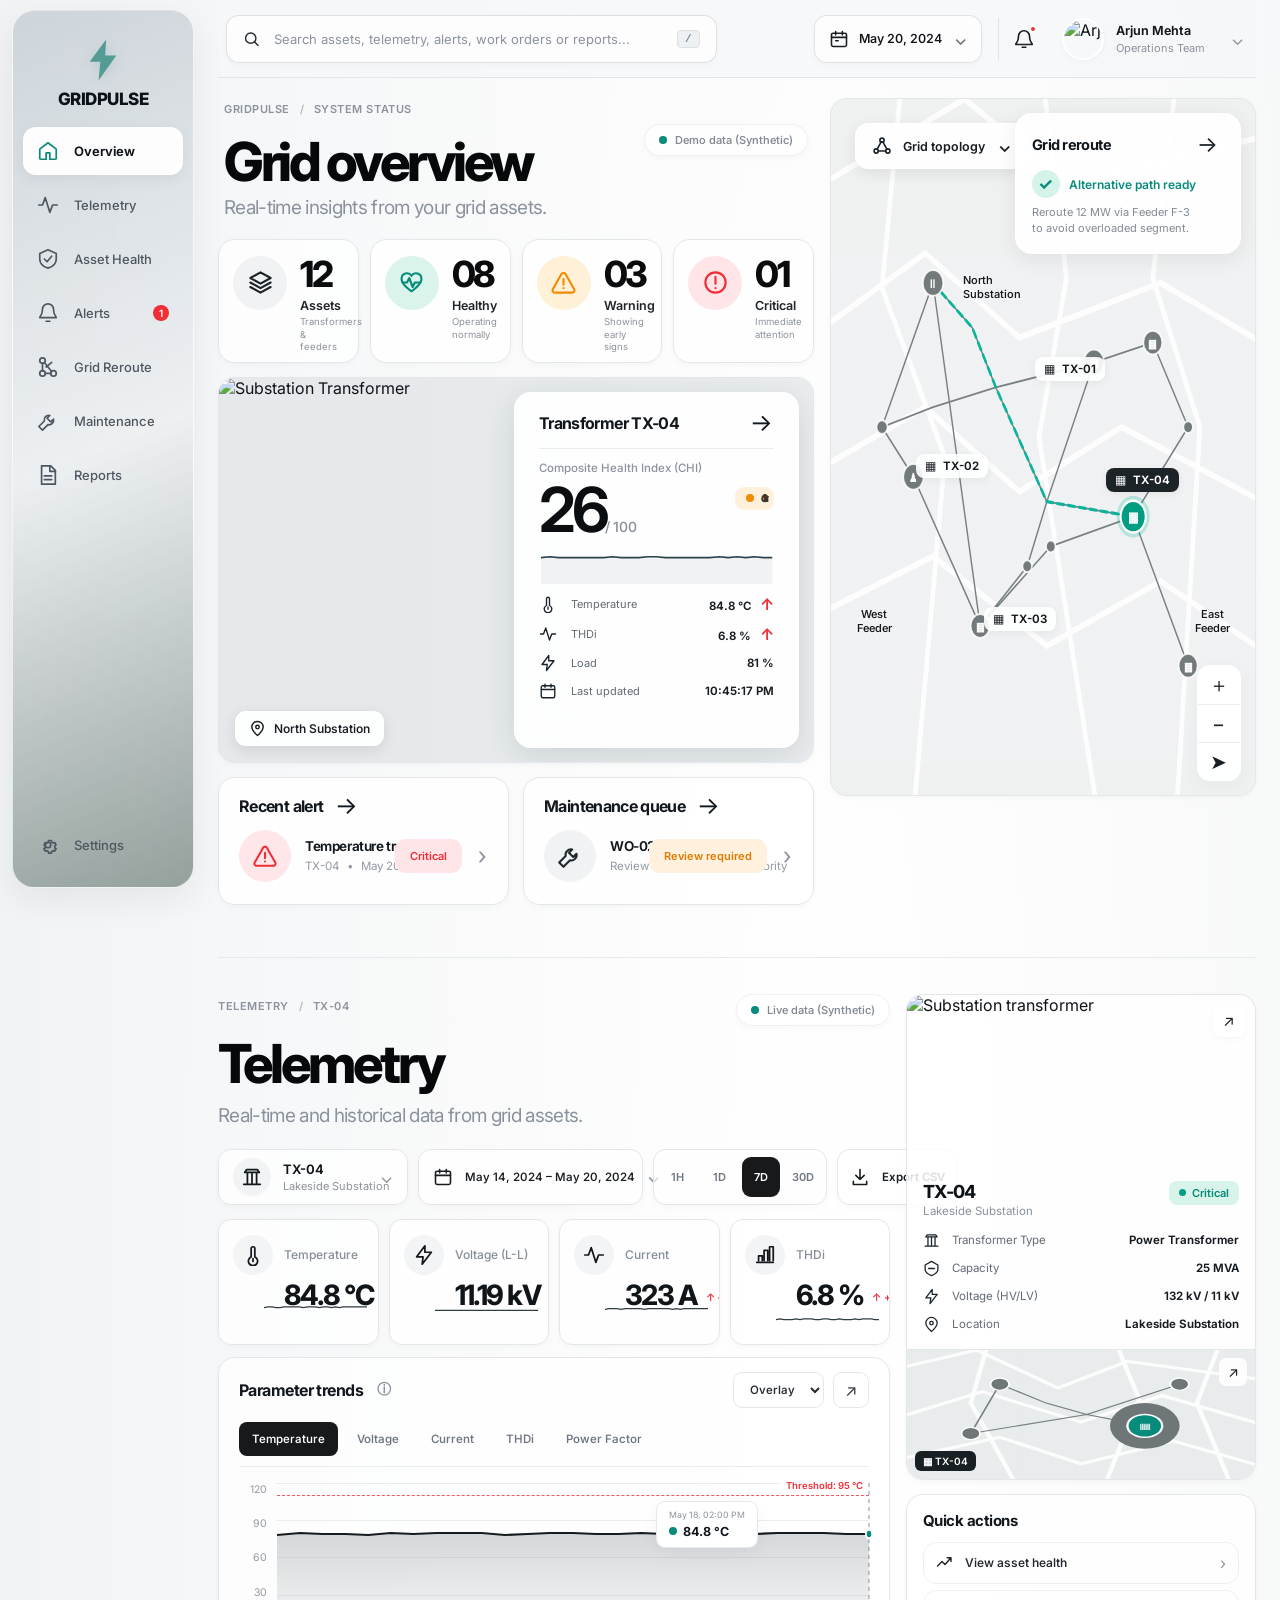
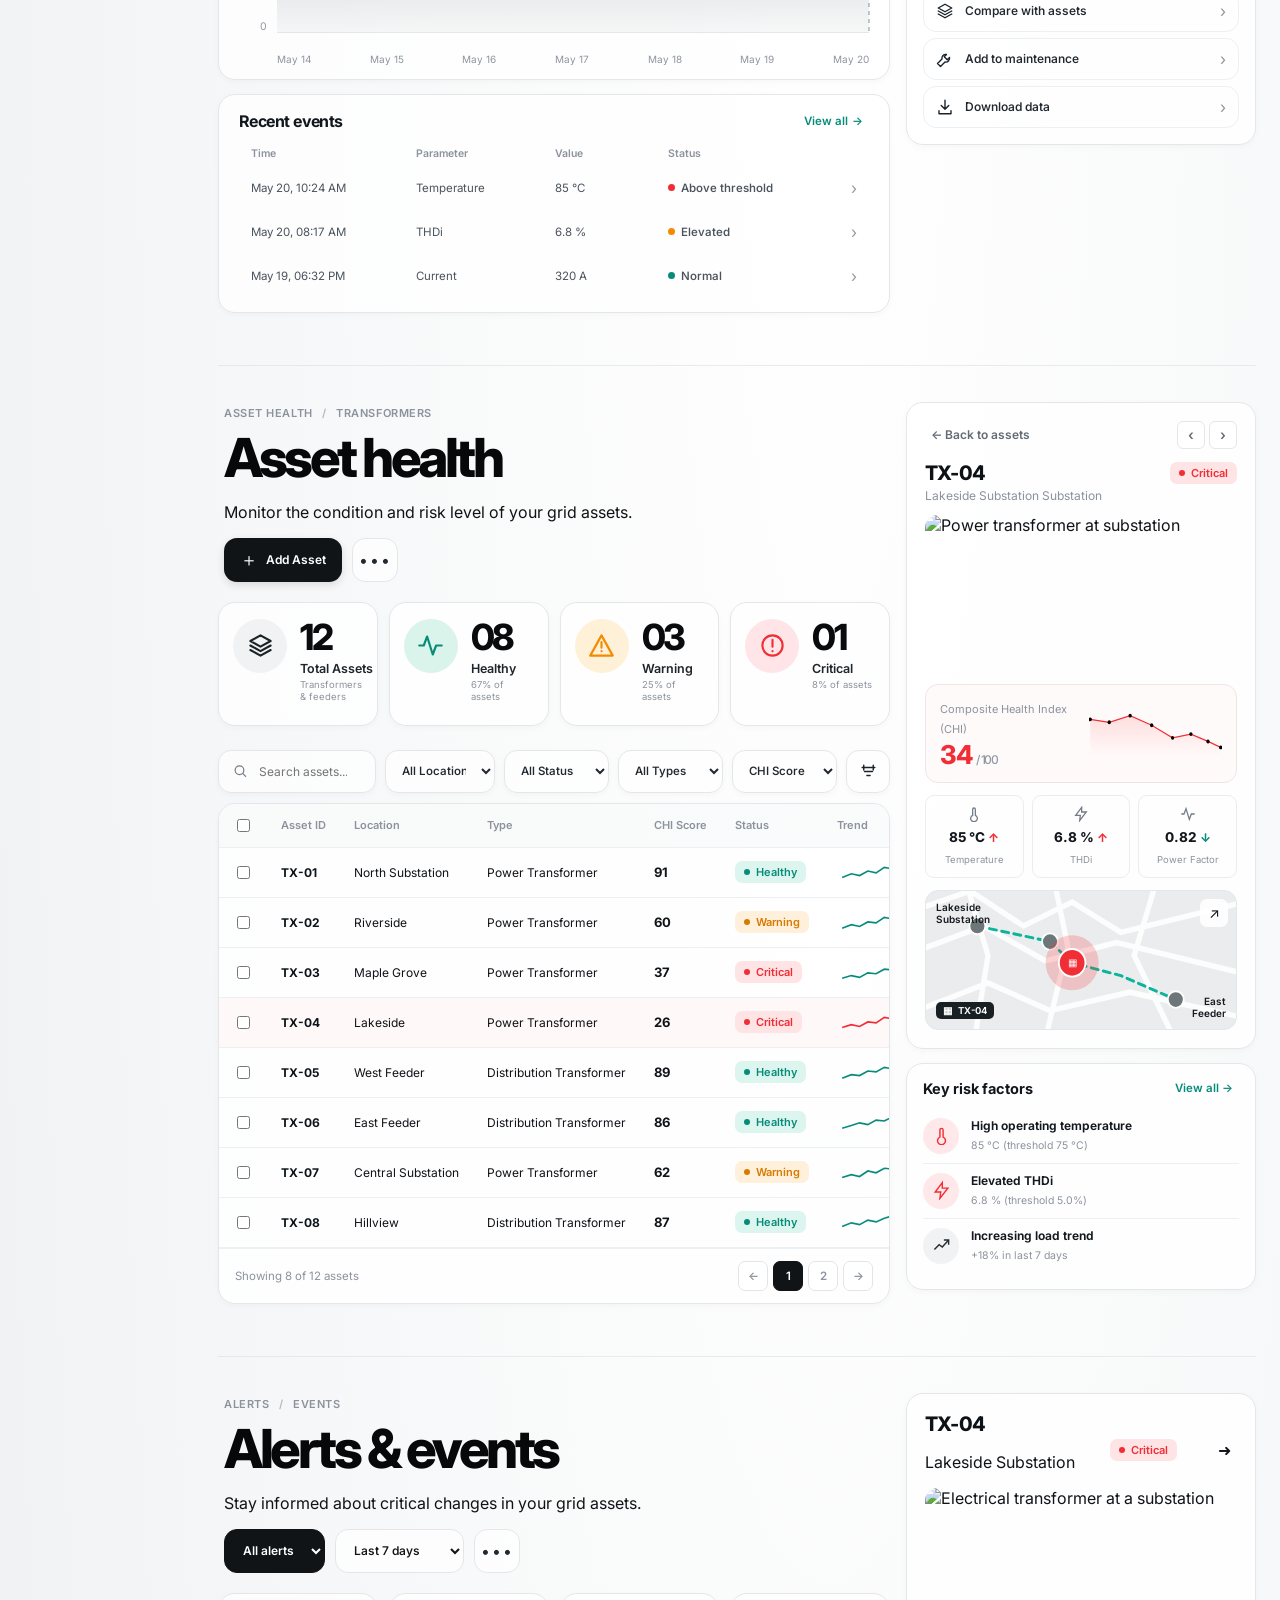
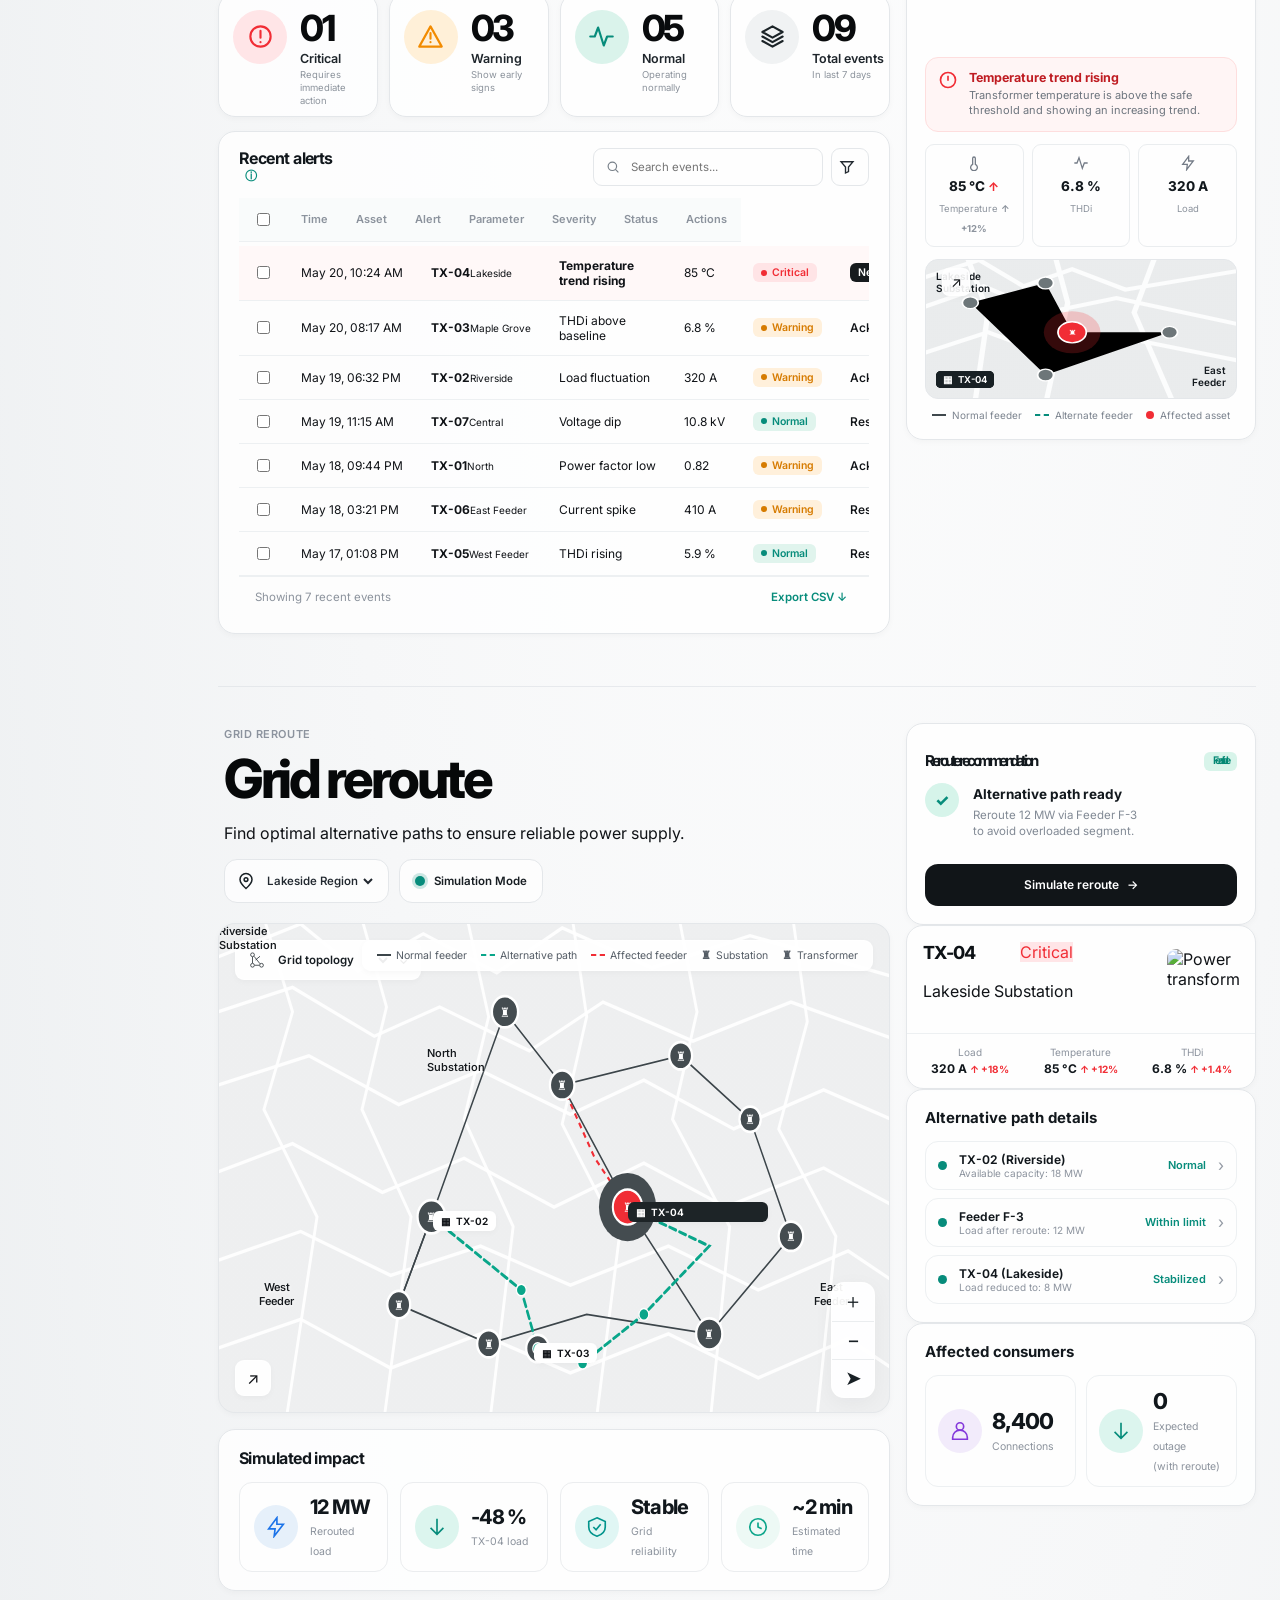
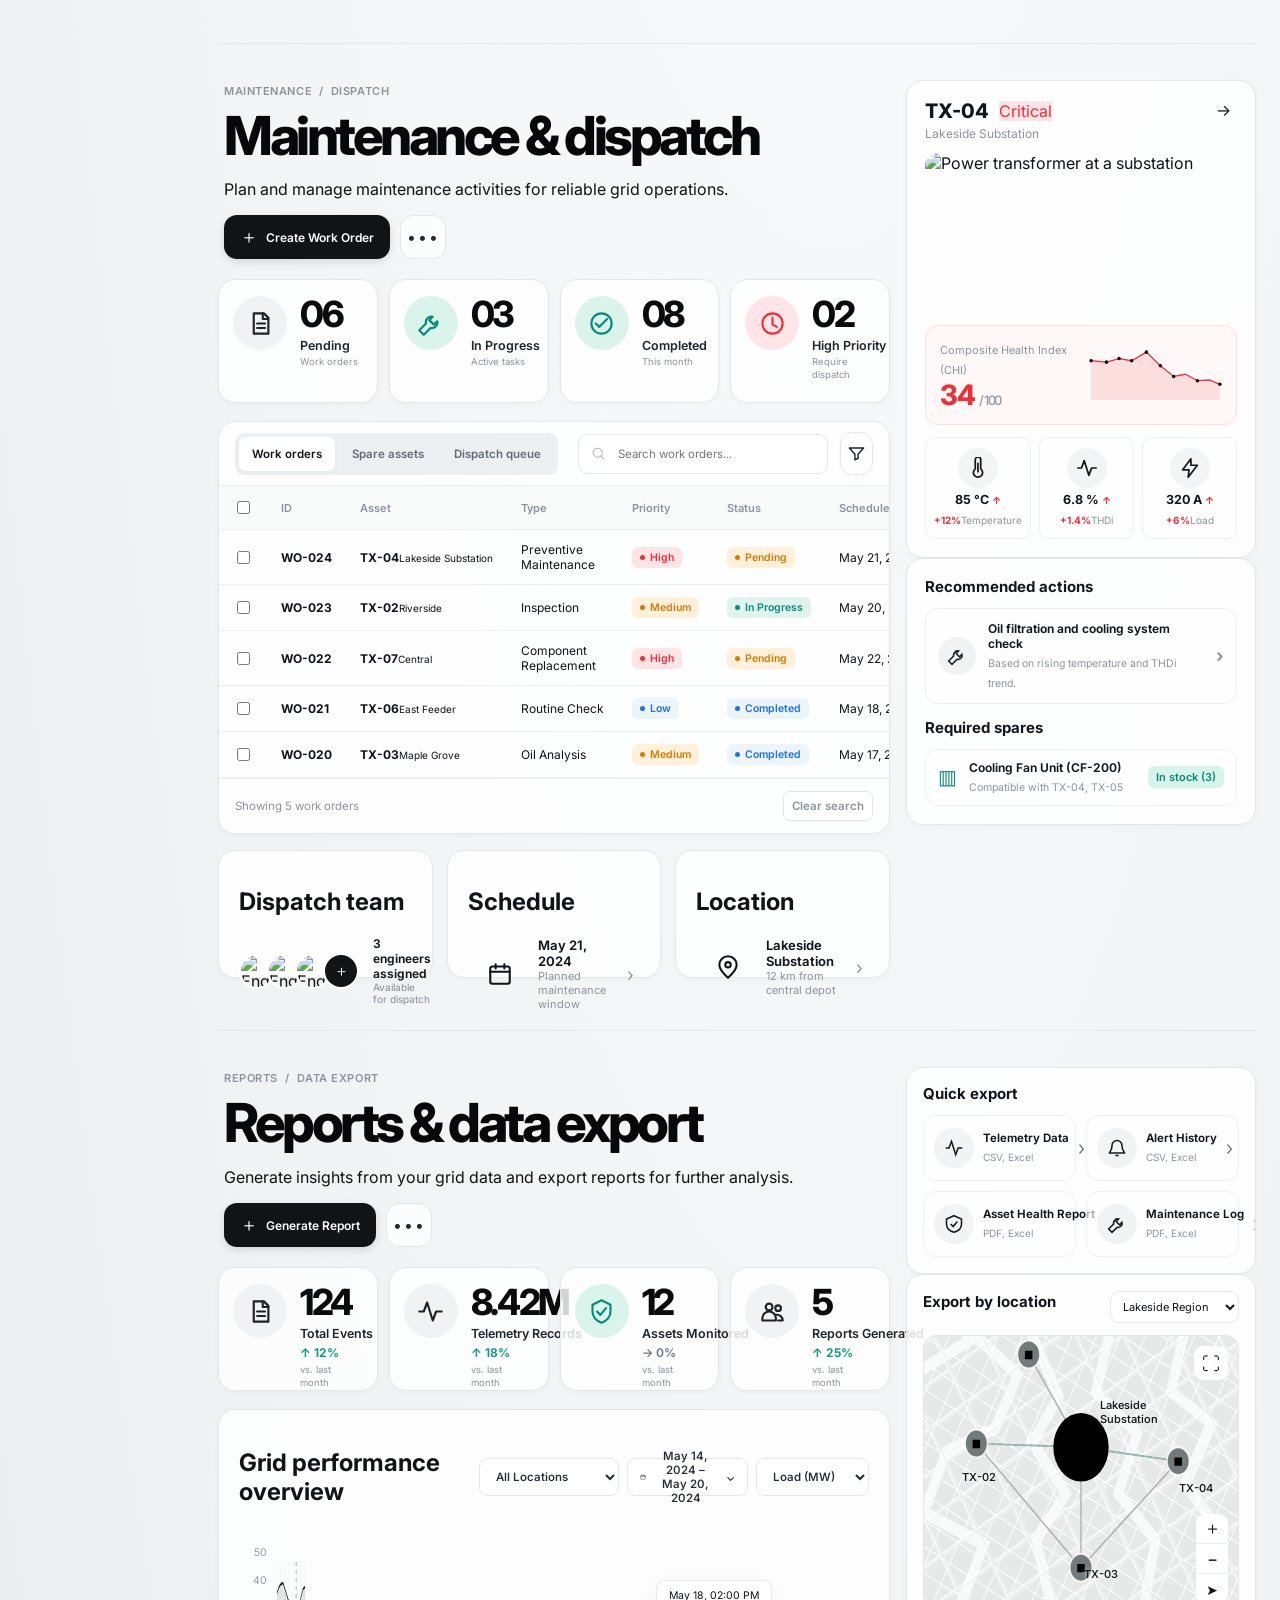
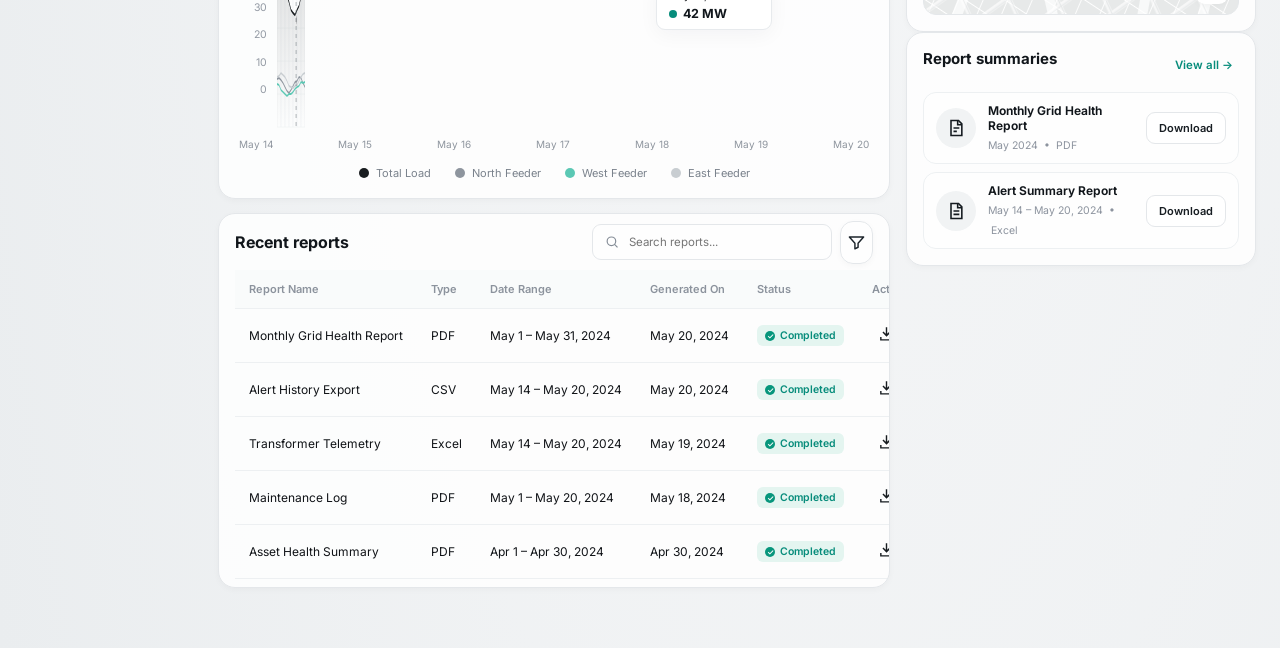
==== Dashboard/dashboard.html @ 52502a83 "Add GridPulse real-time operational dashboard" ====
<!DOCTYPE html>
<html lang="en">
<head>
  <meta charset="UTF-8">
  <meta name="viewport" content="width=device-width, initial-scale=1.0">
  <meta name="theme-color" content="#f2f4f6">
  <meta name="description" content="GridPulse — Unified Electrical Grid Monitoring, Telemetry, Asset Health, Alerts, Grid Rerouting, Maintenance Dispatch, and Data Export Platform.">
  <title>GridPulse — Unified Grid Operations &amp; Intelligence</title>
  <link rel="preconnect" href="https://fonts.googleapis.com">
  <link rel="preconnect" href="https://fonts.gstatic.com" crossorigin>
  <link href="https://fonts.googleapis.com/css2?family=Inter:wght@400;450;500;550;600;650;700;750;800&display=swap" rel="stylesheet">
  <link rel="stylesheet" href="dash.css">
</head>
<body>
  <div class="app-shell">
    <!-- Unified Sidebar Navigation -->
    <aside class="sidebar" aria-label="Main navigation">
      <a href="#overview" class="side-brand" aria-label="GridPulse Home">
        <svg viewBox="0 0 36 48" aria-hidden="true"><path d="M21.5 1 3 26h12l-2 21L33 19H20.5L21.5 1Z"/></svg>
        <span>GRIDPULSE</span>
      </a>
      <nav class="side-nav">
        <a class="nav-item selected" href="#overview" data-page="Overview">
          <svg viewBox="0 0 24 24" aria-hidden="true"><path d="m3 10 9-7 9 7v10a1 1 0 0 1-1 1h-6v-7h-4v7H4a1 1 0 0 1-1-1Z"/></svg>
          <span>Overview</span>
        </a>
        <a class="nav-item" href="#telemetry" data-page="Telemetry">
          <svg viewBox="0 0 24 24" aria-hidden="true"><path d="M2 12h4l3-8 5 16 3-8h5"/></svg>
          <span>Telemetry</span>
        </a>
        <a class="nav-item" href="#asset-health" data-page="Asset Health">
          <svg viewBox="0 0 24 24" aria-hidden="true"><path d="m12 2 9 4v6c0 5.5-4 8.5-9 10-5-1.5-9-4.5-9-10V6Z"/><path d="m8 12 3 3 5-6"/></svg>
          <span>Asset Health</span>
        </a>
        <a class="nav-item" href="#alerts" data-page="Alerts">
          <svg viewBox="0 0 24 24" aria-hidden="true"><path d="M18 8a6 6 0 0 0-12 0c0 7-3 7-3 9h18c0-2-3-2-3-9M10 21h4"/></svg>
          <span>Alerts</span>
          <span class="nav-count">1</span>
        </a>
        <a class="nav-item" href="#reroute" data-page="Grid Reroute">
          <svg viewBox="0 0 24 24" aria-hidden="true"><circle cx="6" cy="5" r="3"/><circle cx="18" cy="19" r="3"/><circle cx="6" cy="19" r="3"/><path d="M6 8v8m3 3h6M8 7l8 10M16 7l-6 5"/></svg>
          <span>Grid Reroute</span>
        </a>
        <a class="nav-item" href="#maintenance" data-page="Maintenance">
          <svg viewBox="0 0 24 24" aria-hidden="true"><path d="M14 6a5 5 0 0 0-6 6L2 18l4 4 6-6a5 5 0 0 0 6-6l-3 3-4-4Z"/></svg>
          <span>Maintenance</span>
        </a>
        <a class="nav-item" href="#reports" data-page="Reports">
          <svg viewBox="0 0 24 24" aria-hidden="true"><path d="M5 2h10l5 5v15H5Z"/><path d="M14 2v6h6M8 13h8M8 17h8"/></svg>
          <span>Reports</span>
        </a>
      </nav>
      <a class="nav-item settings-link" href="#settings" id="settingsLink" data-page="Settings">
        <svg viewBox="0 0 24 24" aria-hidden="true"><circle cx="12" cy="12" r="3"/><path d="m19.4 15 .1.1 1.3 1-1.5 2.6-1.6-.6a7.5 7.5 0 0 1-1.7 1l-.3 1.8h-3l-.3-1.8a7.5 7.5 0 0 1-1.7-1l-1.6.6-1.5-2.6 1.4-1.1a7 7 0 0 1 0-2l-1.4-1.1 1.5-2.6 1.6.6a7.5 7.5 0 0 1 1.7-1l.3-1.8h3l.3 1.8a7.5 7.5 0 0 1 1.7 1l1.6-.6 1.5 2.6-1.4 1.1a7 7 0 0 1 0 2Z"/></svg>
        <span>Settings</span>
      </a>
    </aside>

    <!-- Main Content Area with Sticky Header & Scrollable Sections -->
    <div class="main-area">
      <!-- Unified Topbar -->
      <header class="topbar">
        <label class="search-box">
          <svg viewBox="0 0 24 24" aria-hidden="true"><circle cx="10.8" cy="10.8" r="7.2"/><path d="m16 16 5 5"/></svg>
          <input type="search" id="globalSearch" placeholder="Search assets, telemetry, alerts, work orders or reports..." aria-label="Search dashboard">
          <kbd>/</kbd>
        </label>
        <div class="topbar-right">
          <button class="date-button" id="dateButton">
            <svg viewBox="0 0 24 24" aria-hidden="true"><rect x="3" y="5" width="18" height="16" rx="2"/><path d="M16 3v4M8 3v4M3 10h18M8 14h3"/></svg>
            <span>May 20, 2024</span>
            <span class="chevron">⌄</span>
          </button>
          <button class="notification-button" id="notificationButton" aria-label="Notifications">
            <svg viewBox="0 0 24 24" aria-hidden="true"><path d="M18 9a6 6 0 0 0-12 0c0 7-3 7-3 9h18c0-2-3-2-3-9M10 21h4"/></svg>
            <i></i>
          </button>
          <button class="profile-button" id="profileButton">
            <img src="https://images.unsplash.com/photo-1500648767791-00dcc994a43e?auto=format&fit=crop&w=100&q=80" alt="Arjun Mehta">
            <span><strong>Arjun Mehta</strong><small>Operations Team</small></span>
            <b>⌄</b>
          </button>
        </div>
      </header>

      <!-- Scrollable Sections Container -->
      <div class="sections-container">

        <!-- SECTION 1: GRID OVERVIEW -->
        <section class="dashboard-section" id="overview">
          <div class="dashboard">
            <div class="overview-column">
              <div class="page-heading">
                <div class="breadcrumb">GRIDPULSE <span>/</span> SYSTEM STATUS</div>
                <div class="heading-line">
                  <div>
                    <h1>Grid overview</h1>
                    <p>Real-time insights from your grid assets.</p>
                  </div>
                  <span class="demo-pill"><i></i> Demo data (Synthetic)</span>
                </div>
              </div>

              <section class="stats-grid" aria-label="Grid asset statistics">
                <article class="stat-card">
                  <span class="stat-icon layers">
                    <svg viewBox="0 0 24 24"><path d="m12 3 9 5-9 5-9-5 9-5Zm-9 9 9 5 9-5M3 16l9 5 9-5"/></svg>
                  </span>
                  <div>
                    <strong>12</strong>
                    <b>Assets</b>
                    <small>Transformers &amp; feeders</small>
                  </div>
                </article>
                <article class="stat-card">
                  <span class="stat-icon healthy">
                    <svg viewBox="0 0 24 24"><path d="M20.8 8.8c0 5.2-8.8 11-8.8 11S3.2 14 3.2 8.8A4.8 4.8 0 0 1 12 6a4.8 4.8 0 0 1 8.8 2.8Z"/><path d="M4 12h4l2-4 3 8 2-4h5"/></svg>
                  </span>
                  <div>
                    <strong>08</strong>
                    <b>Healthy</b>
                    <small>Operating normally</small>
                  </div>
                </article>
                <article class="stat-card">
                  <span class="stat-icon warning">
                    <svg viewBox="0 0 24 24"><path d="M10.3 4.3 2.5 18a2 2 0 0 0 1.8 3h15.4a2 2 0 0 0 1.8-3L13.7 4.3a2 2 0 0 0-3.4 0Z"/><path d="M12 9v5m0 3h.01"/></svg>
                  </span>
                  <div>
                    <strong>03</strong>
                    <b>Warning</b>
                    <small>Showing early signs</small>
                  </div>
                </article>
                <article class="stat-card">
                  <span class="stat-icon critical">
                    <svg viewBox="0 0 24 24"><circle cx="12" cy="12" r="9"/><path d="M12 7v6m0 4h.01"/></svg>
                  </span>
                  <div>
                    <strong>01</strong>
                    <b>Critical</b>
                    <small>Immediate attention</small>
                  </div>
                </article>
              </section>

              <section class="transformer-panel">
                <div class="transformer-photo">
                  <img src="https://images.unsplash.com/photo-1473341304170-971dccb5ac1e?auto=format&fit=crop&w=1200&q=85" alt="Substation Transformer" onerror="this.onerror=null;this.src='https://images.unsplash.com/photo-1509391366360-2e959784a276?auto=format&fit=crop&w=1200&q=85'">
                  <span class="location-chip">
                    <svg viewBox="0 0 24 24"><path d="M20 10c0 5-8 12-8 12S4 15 4 10a8 8 0 1 1 16 0Z"/><circle cx="12" cy="10" r="2.5"/></svg>
                    North Substation
                  </span>
                </div>
                <article class="transformer-info">
                  <div class="transformer-title">
                    <h2>Transformer TX-04</h2>
                    <button class="arrow-button" data-toast="Opening transformer TX-04 details.">→</button>
                  </div>
                  <div class="chi-label">Composite Health Index (CHI)</div>
                  <div class="chi-value">82<span>/ 100</span><span class="warning-tag"><i></i> Warning</span></div>
                  <div class="sparkline">
                    <svg viewBox="0 0 240 44" preserveAspectRatio="none">
                      <path class="spark-fill" d="M2 35 25 25 43 31 66 21 91 23 119 19 144 5 169 14 195 7 238 0V44H2Z"/>
                      <path class="spark-path" d="M2 35 25 25 43 31 66 21 91 23 119 19 144 5 169 14 195 7 238 0"/>
                    </svg>
                  </div>
                  <div class="detail-list">
                    <div><svg viewBox="0 0 24 24"><path d="M10 14V5a2 2 0 0 1 4 0v9a5 5 0 1 1-4 0Z"/><path d="M12 16v3"/></svg><span>Temperature</span><strong>85 °C <i>↑</i></strong></div>
                    <div><svg viewBox="0 0 24 24"><path d="M2 12h4l3-8 5 16 3-8h5"/></svg><span>THDi</span><strong>6.8 % <i>↑</i></strong></div>
                    <div><svg viewBox="0 0 24 24"><path d="m13 2-9 12h7l-1 8 10-13h-7Z"/></svg><span>Load</span><strong>68 %</strong></div>
                    <div><svg viewBox="0 0 24 24"><rect x="3" y="5" width="18" height="16" rx="2"/><path d="M16 3v4M8 3v4M3 10h18"/></svg><span>Last updated</span><strong>May 20, 10:24 AM</strong></div>
                  </div>
                </article>
              </section>

              <section class="bottom-panels">
                <article class="bottom-card alert-card">
                  <div class="bottom-title"><h2>Recent alert</h2><button data-toast="Showing all recent alerts.">→</button></div>
                  <div class="bottom-content">
                    <span class="bottom-icon critical-bg"><svg viewBox="0 0 24 24"><path d="M10.3 4.3 2.5 18a2 2 0 0 0 1.8 3h15.4a2 2 0 0 0 1.8-3L13.7 4.3a2 2 0 0 0-3.4 0Z"/><path d="M12 9v5m0 3h.01"/></svg></span>
                    <div class="bottom-copy"><strong>Temperature trend rising</strong><p>TX-04 <i>•</i> May 20, 10:24 AM</p></div>
                    <span class="status-badge critical-badge">Critical</span>
                    <button class="row-chevron" data-toast="Opening alert details.">›</button>
                  </div>
                </article>
                <article class="bottom-card">
                  <div class="bottom-title"><h2>Maintenance queue</h2><button data-toast="Showing the full maintenance queue.">→</button></div>
                  <div class="bottom-content">
                    <span class="bottom-icon tool-bg"><svg viewBox="0 0 24 24"><path d="M14 6a5 5 0 0 0-6 6L2 18l4 4 6-6a5 5 0 0 0 6-6l-3 3-4-4Z"/></svg></span>
                    <div class="bottom-copy"><strong>WO-024 <i>•</i> TX-04</strong><p>Review required <i>•</i> High priority</p></div>
                    <span class="status-badge review-badge">Review required</span>
                    <button class="row-chevron" data-toast="Opening work order WO-024.">›</button>
                  </div>
                </article>
              </section>
            </div>

            <aside class="map-panel" id="overviewMapPanel" aria-label="Grid topology overview">
              <div class="map-image"></div>
              <svg class="map-lines" viewBox="0 0 540 700" preserveAspectRatio="none" aria-label="Schematic electrical grid topology">
                <g class="road-lines"><path d="M-20 90 170 0 300 85 540 40M-10 230 120 155 240 240 420 185 560 250M-10 370 120 310 240 395 370 330 550 405M-20 520 130 460 275 550 420 485 560 560M90 -20 65 190 145 360 105 720M270 -20 300 180 265 340 340 720M440 -20 410 180 470 330 440 720"/></g>
                <g class="grid-links"><path d="M130 185 180 230 210 290 275 405 385 420 455 330 410 245 335 265 275 405 250 470 190 530 130 185M130 185 65 330 105 380 190 530 280 450 385 420 455 570M65 330 130 310 210 290 335 265 410 245"/></g>
                <path class="route-line" d="M130 185 180 230 210 290 275 405 385 420"/>
                <g class="map-node">
                  <circle cx="130" cy="185" r="13"/><text x="130" y="190">Ⅱ</text>
                  <circle cx="65" cy="330" r="7"/>
                  <circle cx="105" cy="380" r="13"/><text x="105" y="385">♟</text>
                  <circle cx="190" cy="530" r="12"/><text x="190" y="535">▦</text>
                  <circle cx="250" cy="470" r="6"/>
                  <circle cx="280" cy="450" r="6"/>
                  <circle cx="335" cy="265" r="13"/><text x="335" y="270">▦</text>
                  <circle cx="410" cy="245" r="12"/><text x="410" y="250">▦</text>
                  <circle cx="455" cy="330" r="6"/>
                  <circle cx="455" cy="570" r="12"/><text x="455" y="575">▦</text>
                  <circle cx="385" cy="420" r="21" class="active-halo"/>
                  <circle cx="385" cy="420" r="16" class="active-node"/>
                  <text x="385" y="425" class="active-symbol">▦</text>
                </g>
              </svg>
              <div class="map-toolbar"><button id="topologyButton"><svg viewBox="0 0 24 24"><circle cx="12" cy="5" r="2.5"/><circle cx="5" cy="18" r="2.5"/><circle cx="19" cy="18" r="2.5"/><path d="m11 7-5 9m7-9 5 9M7.5 18h9"/></svg>Grid topology <span>⌄</span></button></div>
              <div class="reroute-card"><div class="reroute-heading"><strong>Grid reroute</strong><button data-toast="Opening grid reroute options.">→</button></div><p class="reroute-ready"><span>✓</span> Alternative path ready</p><p>Reroute 12 MW via Feeder F-3<br>to avoid overloaded segment.</p></div>
              <div class="map-label north-label">North<br>Substation</div>
              <div class="map-label tx01">▦ <b>TX-01</b></div><div class="map-label tx02">▦ <b>TX-02</b></div><div class="map-label tx03">▦ <b>TX-03</b></div><div class="map-label tx04">▦ <b>TX-04</b></div>
              <div class="map-label west-label">West<br>Feeder</div><div class="map-label east-label">East<br>Feeder</div>
              <div class="map-controls"><button id="overviewZoomIn" aria-label="Zoom in">＋</button><button id="overviewZoomOut" aria-label="Zoom out">−</button><button id="overviewRecenter" aria-label="Recenter map">➤</button></div>
            </aside>
          </div>
        </section>

        <!-- SECTION 2: TELEMETRY -->
        <section class="dashboard-section" id="telemetry">
          <div class="workspace telemetry-workspace">
            <div class="telemetry-main">
              <div class="heading-row">
                <div class="breadcrumb">TELEMETRY <span>/</span> TX-04</div>
                <span class="live-pill"><i></i> Live data (Synthetic)</span>
              </div>
              <h1 class="section-title">Telemetry</h1>
              <p class="subtitle">Real-time and historical data from grid assets.</p>

              <section class="toolbar">
                <button class="asset-select" id="assetSelect"><span class="asset-symbol"><svg viewBox="0 0 24 24"><path d="M7 7v13m5-13v13m5-13v13M4 7h16M6 4h12l2 3H4ZM3 20h18"/></svg></span><span class="asset-name"><strong>TX-04</strong><small>North Substation</small></span><span class="down">⌄</span></button>
                <button class="range-select" id="rangeSelect"><svg viewBox="0 0 24 24"><rect x="3" y="5" width="18" height="16" rx="2"/><path d="M16 3v4M8 3v4M3 10h18"/></svg><span>May 14, 2024 – May 20, 2024</span><span class="down">⌄</span></button>
                <div class="range-tabs" role="group" aria-label="Time range">
                  <button data-range="1H">1H</button><button data-range="1D">1D</button><button class="active" data-range="7D">7D</button><button data-range="30D">30D</button>
                </div>
                <button class="export-button" id="exportButton"><svg viewBox="0 0 24 24"><path d="M12 3v12m-5-5 5 5 5-5M4 17v4h16v-4"/></svg>Export CSV</button>
              </section>

              <section class="metrics-grid">
                <article class="metric-card" data-metric="Temperature"><div class="metric-top"><span class="metric-icon"><svg viewBox="0 0 24 24"><path d="M10 14V5a2 2 0 0 1 4 0v9a5 5 0 1 1-4 0Z"/><path d="M12 16v3"/></svg></span><span class="metric-label">Temperature</span></div><div class="metric-value">85 °C <span class="change up">↑ +12%</span></div><svg class="mini-chart" viewBox="0 0 180 42" preserveAspectRatio="none"><path d="M2 36 18 33 31 34 46 29 62 28 76 24 91 23 107 26 122 20 138 18 154 7 166 9 178 3"/></svg></article>
                <article class="metric-card" data-metric="Voltage"><div class="metric-top"><span class="metric-icon"><svg viewBox="0 0 24 24"><path d="m13 2-9 12h7l-1 8 10-13h-7Z"/></svg></span><span class="metric-label">Voltage (L-L)</span></div><div class="metric-value">11.2 kV <span class="change down">↓ -2%</span></div><svg class="mini-chart" viewBox="0 0 180 42" preserveAspectRatio="none"><path d="M2 34 15 25 29 29 42 21 58 22 73 19 89 25 104 22 119 26 135 18 150 20 165 9 178 11"/></svg></article>
                <article class="metric-card" data-metric="Current"><div class="metric-top"><span class="metric-icon"><svg viewBox="0 0 24 24"><path d="M2 12h4l3-8 5 16 3-8h5"/></svg></span><span class="metric-label">Current</span></div><div class="metric-value">320 A <span class="change up">↑ +6%</span></div><svg class="mini-chart" viewBox="0 0 180 42" preserveAspectRatio="none"><path d="M2 35 15 25 28 28 42 21 56 24 70 22 84 25 98 20 112 23 127 17 142 21 157 13 178 4"/></svg></article>
                <article class="metric-card" data-metric="THDi"><div class="metric-top"><span class="metric-icon"><svg viewBox="0 0 24 24"><path d="M3 20h18M5 18v-5h4v5M11 18V7h4v11M17 18V3h4v15"/></svg></span><span class="metric-label">THDi</span></div><div class="metric-value">6.8 % <span class="change up">↑ +1.4%</span></div><svg class="mini-chart" viewBox="0 0 180 42" preserveAspectRatio="none"><path d="M2 36 16 27 30 30 44 22 58 24 72 20 86 24 101 19 116 24 130 17 145 20 160 9 178 3"/></svg></article>
              </section>

              <section class="chart-card">
                <div class="chart-header"><div class="chart-title">Parameter trends <button class="info-button" id="telemetryInfoButton" aria-label="Chart information">ⓘ</button></div><div class="chart-actions"><select id="chartMode" aria-label="Chart mode"><option>Overlay</option><option>Line</option><option>Area</option></select><button class="expand-button" id="expandChart" aria-label="Expand chart">↗</button></div></div>
                <div class="parameter-tabs" role="group" aria-label="Select parameter">
                  <button class="active" data-parameter="Temperature">Temperature</button><button data-parameter="Voltage">Voltage</button><button data-parameter="Current">Current</button><button data-parameter="THDi">THDi</button><button data-parameter="Power Factor">Power Factor</button>
                </div>
                <div class="chart-plot" id="telemetryChartPlot">
                  <div class="y-labels"><span>120</span><span>90</span><span>60</span><span>30</span><span>0</span></div>
                  <div class="plot-area">
                    <div class="grid-lines"><i></i><i></i><i></i><i></i><i></i></div>
                    <div class="threshold"><span>Threshold: 95 °C</span></div>
                    <svg class="main-chart" viewBox="0 0 850 150" preserveAspectRatio="none" role="img" aria-label="Temperature trend chart">
                      <defs><linearGradient id="areaFill" x1="0" x2="0" y1="0" y2="1"><stop offset="0%" stop-color="#9ba2a7" stop-opacity=".42"/><stop offset="100%" stop-color="#9ba2a7" stop-opacity=".08"/></linearGradient></defs>
                      <path class="chart-area" d="M0 98 25 103 48 105 70 104 94 107 120 100 145 103 168 91 195 86 220 90 245 95 270 81 295 84 320 72 345 79 370 88 395 76 420 82 445 75 470 80 495 68 520 55 545 57 570 48 595 42 620 62 645 66 670 64 695 51 720 60 745 57 770 66 795 57 820 48 850 43V150H0Z"/>
                      <path class="chart-line" d="M0 98 25 103 48 105 70 104 94 107 120 100 145 103 168 91 195 86 220 90 245 95 270 81 295 84 320 72 345 79 370 88 395 76 420 82 445 75 470 80 495 68 520 55 545 57 570 48 595 42 620 62 645 66 670 64 695 51 720 60 745 57 770 66 795 57 820 48 850 43"/>
                      <line class="chart-crosshair" x1="595" y1="0" x2="595" y2="150"/><circle class="chart-point" cx="595" cy="42" r="4.5"/>
                    </svg>
                    <div class="chart-tooltip"><small>May 18, 02:00 PM</small><strong><i></i><span id="tooltipValue">85 °C</span></strong></div>
                  </div>
                  <div class="x-labels"><span>May 14</span><span>May 15</span><span>May 16</span><span>May 17</span><span>May 18</span><span>May 19</span><span>May 20</span></div>
                </div>
              </section>

              <section class="events-card">
                <div class="events-heading"><h2>Recent events</h2><button id="viewAllEvents">View all <span>→</span></button></div>
                <div class="events-table">
                  <div class="event-row event-head"><span>Time</span><span>Parameter</span><span>Value</span><span>Status</span><span></span></div>
                  <button class="event-row" data-event="Temperature exceeded threshold on TX-04"><span>May 20, 10:24 AM</span><span>Temperature</span><span>85 °C</span><span class="event-status"><i class="red"></i>Above threshold</span><span class="row-arrow">›</span></button>
                  <button class="event-row" data-event="THDi elevated on TX-04"><span>May 20, 08:17 AM</span><span>THDi</span><span>6.8 %</span><span class="event-status"><i class="orange"></i>Elevated</span><span class="row-arrow">›</span></button>
                  <button class="event-row" data-event="Current returned to normal on TX-04"><span>May 19, 06:32 PM</span><span>Current</span><span>320 A</span><span class="event-status"><i class="green"></i>Normal</span><span class="row-arrow">›</span></button>
                </div>
              </section>
            </div>

            <aside class="asset-sidebar">
              <section class="asset-card">
                <div class="asset-photo"><img src="https://images.unsplash.com/photo-1473341304170-971dccb5ac1e?auto=format&fit=crop&w=900&q=90" alt="Substation transformer"><button id="expandPhoto" aria-label="Expand transformer photo">↗</button></div>
                <div class="asset-details">
                  <div class="asset-heading"><div><h2>TX-04</h2><p>North Substation</p></div><span class="healthy-badge"><i></i>Healthy</span></div>
                  <div class="asset-facts">
                    <div><svg viewBox="0 0 24 24"><path d="M7 7v13m5-13v13m5-13v13M4 7h16M6 4h12l2 3H4ZM3 20h18"/></svg><span>Transformer Type</span><strong>Power Transformer</strong></div>
                    <div><svg viewBox="0 0 24 24"><path d="m12 2 9 5v6c0 4-4 7-9 9-5-2-9-5-9-9V7Z"/><path d="M8 12h8"/></svg><span>Capacity</span><strong>25 MVA</strong></div>
                    <div><svg viewBox="0 0 24 24"><path d="m13 2-9 12h7l-1 8 10-13h-7Z"/></svg><span>Voltage (HV/LV)</span><strong>132 kV / 11 kV</strong></div>
                    <div><svg viewBox="0 0 24 24"><path d="M20 10c0 5-8 12-8 12S4 15 4 10a8 8 0 1 1 16 0Z"/><circle cx="12" cy="10" r="2.5"/></svg><span>Location</span><strong>North Substation</strong></div>
                  </div>
                </div>
                <div class="mini-map">
                  <div class="mini-map-bg"></div>
                  <svg viewBox="0 0 300 170" preserveAspectRatio="none"><g class="mini-roads"><path d="M-10 25 60 0 130 50 190 15 310 40M-10 90 65 55 150 95 220 60 310 100M-10 145 80 115 150 150 230 120 310 155M70 -10 55 70 95 180M180 -10 200 65 170 180M270 -10 250 70 280 180"/></g><g class="mini-grid"><path d="M80 45 120 70 155 85 205 100M80 45 55 110 155 85M155 85 235 45"/></g><circle cx="80" cy="45" r="8"/><circle cx="55" cy="110" r="8"/><circle cx="235" cy="45" r="8"/><circle class="mini-halo" cx="205" cy="100" r="30"/><circle class="mini-active" cx="205" cy="100" r="15"/><text x="205" y="104">▦</text></svg>
                  <span class="mini-tx">▦ TX-04</span><button id="telemetryExpandMap" aria-label="Expand grid map">↗</button>
                </div>
              </section>
              <section class="quick-actions">
                <h2>Quick actions</h2>
                <div class="quick-grid">
                  <button data-action="View asset health"><svg viewBox="0 0 24 24"><path d="M2 16 8 10l4 4 8-9m-5 0h5v5"/></svg><span>View asset health</span><b>›</b></button>
                  <button data-action="Compare with assets"><svg viewBox="0 0 24 24"><path d="m12 3 9 5-9 5-9-5 9-5Zm-9 9 9 5 9-5M3 16l9 5 9-5"/></svg><span>Compare with assets</span><b>›</b></button>
                  <button data-action="Add to maintenance"><svg viewBox="0 0 24 24"><path d="M14 6a5 5 0 0 0-6 6L2 18l4 4 6-6a5 5 0 0 0 6-6l-3 3-4-4Z"/></svg><span>Add to maintenance</span><b>›</b></button>
                  <button id="downloadData"><svg viewBox="0 0 24 24"><path d="M12 3v12m-5-5 5 5 5-5M4 17v4h16v-4"/></svg><span>Download data</span><b>›</b></button>
                </div>
              </section>
            </aside>
          </div>
        </section>

        <!-- SECTION 3: ASSET HEALTH -->
        <section class="dashboard-section" id="asset-health">
          <div class="workspace asset-health-workspace">
            <div class="asset-list-area">
              <div class="page-heading">
                <div>
                  <div class="breadcrumb">ASSET HEALTH <span>/</span> TRANSFORMERS</div>
                  <h1 class="section-title">Asset health</h1>
                  <p>Monitor the condition and risk level of your grid assets.</p>
                </div>
                <div class="heading-actions">
                  <button id="addAsset" class="add-button"><span>＋</span> Add Asset</button>
                  <button id="assetMoreButton" class="more-button" aria-label="More options">•••</button>
                </div>
              </div>

              <section class="summary-grid">
                <article class="summary-card"><span class="summary-icon neutral"><svg viewBox="0 0 24 24"><path d="m12 3 9 5-9 5-9-5 9-5Zm-9 9 9 5 9-5M3 16l9 5 9-5"/></svg></span><div><strong>12</strong><b>Total Assets</b><small>Transformers &amp; feeders</small></div></article>
                <article class="summary-card"><span class="summary-icon mint"><svg viewBox="0 0 24 24"><path d="M2 12h4l3-8 5 16 3-8h5"/></svg></span><div><strong>08</strong><b>Healthy</b><small>67% of assets</small></div></article>
                <article class="summary-card"><span class="summary-icon amber"><svg viewBox="0 0 24 24"><path d="m12 3 10 18H2L12 3Z"/><path d="M12 9v5m0 3h.01"/></svg></span><div><strong>03</strong><b>Warning</b><small>25% of assets</small></div></article>
                <article class="summary-card"><span class="summary-icon red"><svg viewBox="0 0 24 24"><circle cx="12" cy="12" r="9"/><path d="M12 7v6m0 4h.01"/></svg></span><div><strong>01</strong><b>Critical</b><small>8% of assets</small></div></article>
              </section>

              <section class="filters">
                <label class="asset-search"><svg viewBox="0 0 24 24"><circle cx="10.8" cy="10.8" r="7.2"/><path d="m16 16 5 5"/></svg><input id="assetSearch" type="search" placeholder="Search assets..."></label>
                <select id="locationFilter" aria-label="Filter by location"><option value="">All Locations</option><option>North Substation</option><option>Riverside</option><option>Maple Grove</option><option>Lakeside</option><option>West Feeder</option><option>East Feeder</option><option>Central Substation</option><option>Hillview</option></select>
                <select id="statusFilter" aria-label="Filter by status"><option value="">All Status</option><option>Healthy</option><option>Warning</option><option>Critical</option></select>
                <select id="typeFilter" aria-label="Filter by type"><option value="">All Types</option><option>Power Transformer</option><option>Distribution Transformer</option></select>
                <select id="sortFilter" aria-label="Sort assets"><option value="default">CHI Score</option><option value="high">Highest CHI</option><option value="low">Lowest CHI</option><option value="name">Asset ID</option></select>
                <button id="clearFilters" class="filter-button" aria-label="Clear filters"><svg viewBox="0 0 24 24"><path d="M4 7h16M7 12h10m-7 5h4M6 4v6m12-6v6"/></svg></button>
              </section>

              <section class="table-card">
                <div class="table-scroll">
                  <table>
                    <thead><tr><th><input type="checkbox" id="selectAllAssets" aria-label="Select all assets"></th><th>Asset ID</th><th>Location</th><th>Type</th><th>CHI Score</th><th>Status</th><th>Trend</th><th></th></tr></thead>
                    <tbody id="assetRows">
                      <tr data-id="TX-01" data-location="North Substation" data-type="Power Transformer" data-score="91" data-status="Healthy"><td><input type="checkbox" class="row-check" aria-label="Select TX-01"></td><td class="asset-id">TX-01</td><td>North Substation</td><td>Power Transformer</td><td class="score">91</td><td><span class="status healthy"><i></i>Healthy</span></td><td><svg class="spark" viewBox="0 0 80 24"><path d="M2 19 12 15 21 17 30 12 39 14 48 8 58 10 68 4 78 3"/></svg></td><td><button class="row-open" aria-label="View TX-01">›</button></td></tr>
                      <tr data-id="TX-02" data-location="Riverside" data-type="Power Transformer" data-score="76" data-status="Warning"><td><input type="checkbox" class="row-check" aria-label="Select TX-02"></td><td class="asset-id">TX-02</td><td>Riverside</td><td>Power Transformer</td><td class="score">76</td><td><span class="status warning"><i></i>Warning</span></td><td><svg class="spark" viewBox="0 0 80 24"><path d="M2 20 12 16 21 18 30 13 39 14 48 8 58 10 68 5 78 4"/></svg></td><td><button class="row-open" aria-label="View TX-02">›</button></td></tr>
                      <tr data-id="TX-03" data-location="Maple Grove" data-type="Power Transformer" data-score="62" data-status="Warning"><td><input type="checkbox" class="row-check" aria-label="Select TX-03"></td><td class="asset-id">TX-03</td><td>Maple Grove</td><td>Power Transformer</td><td class="score">62</td><td><span class="status warning"><i></i>Warning</span></td><td><svg class="spark" viewBox="0 0 80 24"><path d="M2 20 12 17 21 19 30 14 39 15 48 10 58 11 68 6 78 4"/></svg></td><td><button class="row-open" aria-label="View TX-03">›</button></td></tr>
                      <tr class="selected-row" data-id="TX-04" data-location="Lakeside" data-type="Power Transformer" data-score="34" data-status="Critical"><td><input type="checkbox" class="row-check" aria-label="Select TX-04"></td><td class="asset-id">TX-04</td><td>Lakeside</td><td>Power Transformer</td><td class="score">34</td><td><span class="status critical"><i></i>Critical</span></td><td><svg class="spark critical-spark" viewBox="0 0 80 24"><path d="M2 19 12 16 21 18 30 13 39 14 48 8 58 10 68 5 78 4"/></svg></td><td><button class="row-open" aria-label="View TX-04">›</button></td></tr>
                      <tr data-id="TX-05" data-location="West Feeder" data-type="Distribution Transformer" data-score="88" data-status="Healthy"><td><input type="checkbox" class="row-check" aria-label="Select TX-05"></td><td class="asset-id">TX-05</td><td>West Feeder</td><td>Distribution Transformer</td><td class="score">88</td><td><span class="status healthy"><i></i>Healthy</span></td><td><svg class="spark" viewBox="0 0 80 24"><path d="M2 20 12 16 21 17 30 12 39 13 48 8 58 10 68 4 78 3"/></svg></td><td><button class="row-open" aria-label="View TX-05">›</button></td></tr>
                      <tr data-id="TX-06" data-location="East Feeder" data-type="Distribution Transformer" data-score="81" data-status="Healthy"><td><input type="checkbox" class="row-check" aria-label="Select TX-06"></td><td class="asset-id">TX-06</td><td>East Feeder</td><td>Distribution Transformer</td><td class="score">81</td><td><span class="status healthy"><i></i>Healthy</span></td><td><svg class="spark" viewBox="0 0 80 24"><path d="M2 20 12 17 21 14 30 16 39 11 48 12 58 7 68 9 78 4"/></svg></td><td><button class="row-open" aria-label="View TX-06">›</button></td></tr>
                      <tr data-id="TX-07" data-location="Central Substation" data-type="Power Transformer" data-score="69" data-status="Warning"><td><input type="checkbox" class="row-check" aria-label="Select TX-07"></td><td class="asset-id">TX-07</td><td>Central Substation</td><td>Power Transformer</td><td class="score">69</td><td><span class="status warning"><i></i>Warning</span></td><td><svg class="spark" viewBox="0 0 80 24"><path d="M2 19 12 16 21 18 30 12 39 14 48 9 58 10 68 5 78 4"/></svg></td><td><button class="row-open" aria-label="View TX-07">›</button></td></tr>
                      <tr data-id="TX-08" data-location="Hillview" data-type="Distribution Transformer" data-score="77" data-status="Healthy"><td><input type="checkbox" class="row-check" aria-label="Select TX-08"></td><td class="asset-id">TX-08</td><td>Hillview</td><td>Distribution Transformer</td><td class="score">77</td><td><span class="status healthy"><i></i>Healthy</span></td><td><svg class="spark" viewBox="0 0 80 24"><path d="M2 18 12 14 21 16 30 11 39 13 48 9 58 6 68 10 78 8"/></svg></td><td><button class="row-open" aria-label="View TX-08">›</button></td></tr>
                    </tbody>
                  </table>
                  <div class="empty-state" id="assetEmptyState" hidden>No assets match these filters.</div>
                </div>
                <div class="table-footer"><span id="assetCount">Showing 8 of 12 assets</span><div><button id="prevPage" disabled>←</button><button class="page-active" id="pageOne">1</button><button id="pageTwo">2</button><button id="nextPage">→</button></div></div>
              </section>
            </div>

            <aside class="detail-column">
              <section class="detail-card">
                <div class="detail-top"><button id="backAssets">← <span>Back to assets</span></button><div><button id="previousAsset" aria-label="Previous asset">‹</button><button id="nextAsset" aria-label="Next asset">›</button></div></div>
                <div class="detail-title"><h2 id="detailId">TX-04</h2><span class="status critical" id="detailStatus"><i></i>Critical</span></div>
                <p class="detail-location" id="detailLocation">Lakeside Substation</p>
                <div class="detail-photo"><img src="https://images.unsplash.com/photo-1473341304170-971dccb5ac1e?auto=format&fit=crop&w=900&q=90" alt="Power transformer at substation"></div>
                <div class="chi-card"><div><span>Composite Health Index (CHI)</span><strong id="detailScore">34 <small>/ 100</small></strong></div><svg viewBox="0 0 210 65" preserveAspectRatio="none"><defs><linearGradient id="riskFill" x1="0" x2="0" y1="0" y2="1"><stop offset="0%" stop-color="#fa4b4b" stop-opacity=".16"/><stop offset="1" stop-color="#fa4b4b" stop-opacity="0"/></linearGradient></defs><path class="risk-area" d="M2 14 32 18 65 9 99 22 132 39 161 34 188 44 208 52V65H2Z"/><path class="risk-line" d="M2 14 32 18 65 9 99 22 132 39 161 34 188 44 208 52"/><g><circle cx="2" cy="14" r="2.6"/><circle cx="32" cy="18" r="2.6"/><circle cx="65" cy="9" r="2.6"/><circle cx="99" cy="22" r="2.6"/><circle cx="132" cy="39" r="2.6"/><circle cx="161" cy="34" r="2.6"/><circle cx="188" cy="44" r="2.6"/><circle cx="208" cy="52" r="2.6"/></g></svg></div>
                <div class="detail-metrics">
                  <div><span class="small-metric-icon"><svg viewBox="0 0 24 24"><path d="M10 14V5a2 2 0 0 1 4 0v9a5 5 0 1 1-4 0Z"/></svg></span><strong>85 °C <em class="up">↑</em></strong><small>Temperature</small></div>
                  <div><span class="small-metric-icon"><svg viewBox="0 0 24 24"><path d="m13 2-9 12h7l-1 8 10-13h-7Z"/></svg></span><strong>6.8 % <em class="up">↑</em></strong><small>THDi</small></div>
                  <div><span class="small-metric-icon"><svg viewBox="0 0 24 24"><path d="M2 12h4l3-8 5 16 3-8h5"/></svg></span><strong>0.82 <em class="down">↓</em></strong><small>Power Factor</small></div>
                </div>
                <div class="topology-map">
                  <div class="map-road-pattern"></div>
                  <svg viewBox="0 0 350 150" preserveAspectRatio="none"><g class="road-lines"><path d="M-10 20 50 0 110 38 165 12 220 45 360 12M-10 65 65 38 135 76 215 56 360 90M-10 130 70 100 140 130 230 110 360 138M45 -10 70 70 55 160M145 -10 160 60 135 160M260 -10 235 70 280 160"/></g><g class="route-line"><path d="M58 38 140 55 165 78 220 92 282 118"/></g><g class="map-nodes"><circle cx="58" cy="38" r="9"/><circle cx="140" cy="55" r="9"/><circle cx="282" cy="118" r="9"/></g><circle class="selected-halo" cx="165" cy="78" r="30"/><circle class="selected-node" cx="165" cy="78" r="15"/><text x="165" y="82">▦</text></svg>
                  <span class="map-substation">Lakeside<br>Substation</span><span class="map-tx">▦ &nbsp; TX-04</span><span class="map-feeder">East<br>Feeder</span><button id="assetExpandTopology" aria-label="Expand topology">↗</button>
                </div>
              </section>

              <section class="risk-card">
                <div class="risk-heading"><h3>Key risk factors</h3><button id="viewRisks">View all <span>→</span></button></div>
                <div class="risk-row"><span class="risk-icon hot"><svg viewBox="0 0 24 24"><path d="M10 14V5a2 2 0 0 1 4 0v9a5 5 0 1 1-4 0Z"/></svg></span><div><strong>High operating temperature</strong><small>85 °C (threshold 75 °C)</small></div><i></i></div>
                <div class="risk-row"><span class="risk-icon hot"><svg viewBox="0 0 24 24"><path d="m13 2-9 12h7l-1 8 10-13h-7Z"/></svg></span><div><strong>Elevated THDi</strong><small>6.8 % (threshold 5.0%)</small></div><i></i></div>
                <div class="risk-row"><span class="risk-icon"><svg viewBox="0 0 24 24"><path d="m3 17 6-6 4 3 8-9m-6 0h6v6"/></svg></span><div><strong>Increasing load trend</strong><small>+18% in last 7 days</small></div><i></i></div>
              </section>
            </aside>
          </div>
        </section>

        <!-- SECTION 4: ALERTS & EVENTS -->
        <section class="dashboard-section" id="alerts">
          <div class="workspace alerts-workspace">
            <div class="alerts-main">
              <div class="page-heading">
                <div>
                  <div class="breadcrumb">ALERTS <span>/</span> EVENTS</div>
                  <h1 class="section-title">Alerts &amp; events</h1>
                  <p>Stay informed about critical changes in your grid assets.</p>
                </div>
                <div class="heading-actions">
                  <select id="severityFilter" class="dark-select" aria-label="Filter alert severity"><option value="">All alerts</option><option>Critical</option><option>Warning</option><option>Normal</option></select>
                  <select id="periodFilter" aria-label="Filter date period"><option>Last 7 days</option><option>Last 24 hours</option><option>Last 30 days</option></select>
                  <button id="alertsMoreButton" class="more-button" aria-label="More options">•••</button>
                </div>
              </div>

              <section class="summary-grid">
                <article class="summary-card"><span class="summary-icon red"><svg viewBox="0 0 24 24"><circle cx="12" cy="12" r="9"/><path d="M12 7v6m0 4h.01"/></svg></span><div><strong>01</strong><b>Critical</b><small>Requires immediate action</small></div></article>
                <article class="summary-card"><span class="summary-icon amber"><svg viewBox="0 0 24 24"><path d="m12 3 10 18H2L12 3Z"/><path d="M12 9v5m0 3h.01"/></svg></span><div><strong>03</strong><b>Warning</b><small>Show early signs</small></div></article>
                <article class="summary-card"><span class="summary-icon mint"><svg viewBox="0 0 24 24"><path d="M2 12h4l3-8 5 16 3-8h5"/></svg></span><div><strong>05</strong><b>Normal</b><small>Operating normally</small></div></article>
                <article class="summary-card"><span class="summary-icon neutral"><svg viewBox="0 0 24 24"><path d="m12 3 9 5-9 5-9-5 9-5Zm-9 9 9 5 9-5M3 16l9 5 9-5"/></svg></span><div><strong>09</strong><b>Total events</b><small>In last 7 days</small></div></article>
              </section>

              <section class="events-card">
                <div class="events-heading">
                  <div><h2>Recent alerts</h2><button id="alertsInfoButton" aria-label="About recent alerts">ⓘ</button></div>
                  <div class="event-tools">
                    <label class="event-search"><svg viewBox="0 0 24 24"><circle cx="10.8" cy="10.8" r="7.2"/><path d="m16 16 5 5"/></svg><input id="eventSearch" type="search" placeholder="Search events..."></label>
                    <button id="filterToggle" class="filter-icon" aria-label="Toggle alert filters"><svg viewBox="0 0 24 24"><path d="M4 5h16l-6 7v6l-4 2v-8Z"/></svg></button>
                  </div>
                </div>
                <div class="table-scroll">
                  <table class="events-table">
                    <thead><tr><th><input type="checkbox" id="selectAllAlerts" aria-label="Select all alerts"></th><th>Time</th><th>Asset</th><th>Alert</th><th>Parameter</th><th>Severity</th><th>Status</th><th>Actions</th></tr></thead>
                    <tbody id="eventRows">
                      <tr class="critical-row" data-severity="Critical" data-asset="TX-04" data-status="New"><td><input class="row-check" type="checkbox" aria-label="Select temperature alert"></td><td>May 20, 10:24 AM</td><td><strong>TX-04</strong><small>Lakeside</small></td><td><strong>Temperature<br>trend rising</strong></td><td>85 °C</td><td><span class="severity critical-severity"><i></i>Critical</span></td><td><span class="event-status new-status">New</span></td><td><button class="event-more" aria-label="Alert actions">•••</button></td></tr>
                      <tr data-severity="Warning" data-asset="TX-03" data-status="Acknowledged"><td><input class="row-check" type="checkbox" aria-label="Select THDi alert"></td><td>May 20, 08:17 AM</td><td><strong>TX-03</strong><small>Maple Grove</small></td><td>THDi above<br>baseline</td><td>6.8 %</td><td><span class="severity warning-severity"><i></i>Warning</span></td><td><span class="event-status">Acknowledged</span></td><td><button class="event-more" aria-label="Alert actions">•••</button></td></tr>
                      <tr data-severity="Warning" data-asset="TX-02" data-status="Acknowledged"><td><input class="row-check" type="checkbox" aria-label="Select load alert"></td><td>May 19, 06:32 PM</td><td><strong>TX-02</strong><small>Riverside</small></td><td>Load fluctuation</td><td>320 A</td><td><span class="severity warning-severity"><i></i>Warning</span></td><td><span class="event-status">Acknowledged</span></td><td><button class="event-more" aria-label="Alert actions">•••</button></td></tr>
                      <tr data-severity="Normal" data-asset="TX-07" data-status="Resolved"><td><input class="row-check" type="checkbox" aria-label="Select voltage alert"></td><td>May 19, 11:15 AM</td><td><strong>TX-07</strong><small>Central</small></td><td>Voltage dip</td><td>10.8 kV</td><td><span class="severity normal-severity"><i></i>Normal</span></td><td><span class="event-status">Resolved</span></td><td><button class="event-more" aria-label="Alert actions">•••</button></td></tr>
                      <tr data-severity="Warning" data-asset="TX-01" data-status="Acknowledged"><td><input class="row-check" type="checkbox" aria-label="Select power factor alert"></td><td>May 18, 09:44 PM</td><td><strong>TX-01</strong><small>North</small></td><td>Power factor low</td><td>0.82</td><td><span class="severity warning-severity"><i></i>Warning</span></td><td><span class="event-status">Acknowledged</span></td><td><button class="event-more" aria-label="Alert actions">•••</button></td></tr>
                      <tr data-severity="Warning" data-asset="TX-06" data-status="Resolved"><td><input class="row-check" type="checkbox" aria-label="Select current alert"></td><td>May 18, 03:21 PM</td><td><strong>TX-06</strong><small>East Feeder</small></td><td>Current spike</td><td>410 A</td><td><span class="severity warning-severity"><i></i>Warning</span></td><td><span class="event-status">Resolved</span></td><td><button class="event-more" aria-label="Alert actions">•••</button></td></tr>
                      <tr data-severity="Normal" data-asset="TX-05" data-status="Resolved"><td><input class="row-check" type="checkbox" aria-label="Select THDi trend alert"></td><td>May 17, 01:08 PM</td><td><strong>TX-05</strong><small>West Feeder</small></td><td>THDi rising</td><td>5.9 %</td><td><span class="severity normal-severity"><i></i>Normal</span></td><td><span class="event-status">Resolved</span></td><td><button class="event-more" aria-label="Alert actions">•••</button></td></tr>
                    </tbody>
                  </table>
                  <div class="empty-state" id="alertsEmptyState" hidden>No alerts match your search or filters.</div>
                </div>
                <div class="events-footer"><span id="eventCount">Showing 7 recent events</span><button id="exportAlertsCsv">Export CSV ↓</button></div>
              </section>
            </div>

            <aside class="detail-column">
              <section class="detail-card">
                <div class="detail-title"><div><h2 id="alertDetailId">TX-04</h2><p id="alertDetailLocation">Lakeside Substation</p></div><span class="status critical" id="alertDetailStatus"><i></i>Critical</span><button id="openAsset" aria-label="Open asset details">➜</button></div>
                <div class="detail-photo"><img src="https://images.unsplash.com/photo-1473341304170-971dccb5ac1e?auto=format&fit=crop&w=900&q=90" alt="Electrical transformer at a substation"></div>
                <div class="alert-callout"><span><svg viewBox="0 0 24 24"><circle cx="12" cy="12" r="9"/><path d="M12 7v6m0 4h.01"/></svg></span><div><strong id="alertTitle">Temperature trend rising</strong><p id="alertDescription">Transformer temperature is above the safe threshold and showing an increasing trend.</p></div></div>
                <div class="detail-metrics">
                  <div><span class="small-metric-icon"><svg viewBox="0 0 24 24"><path d="M10 14V5a2 2 0 0 1 4 0v9a5 5 0 1 1-4 0Z"/></svg></span><strong id="alertTemperatureValue">85 °C <em class="up">↑</em></strong><small>Temperature <b>↑ +12%</b></small></div>
                  <div><span class="small-metric-icon"><svg viewBox="0 0 24 24"><path d="M2 12h4l3-8 5 16 3-8h5"/></svg></span><strong id="alertThdiValue">6.8 %</strong><small>THDi</small></div>
                  <div><span class="small-metric-icon"><svg viewBox="0 0 24 24"><path d="m13 2-9 12h7l-1 8 10-13h-7Z"/></svg></span><strong id="alertLoadValue">320 A</strong><small>Load</small></div>
                </div>
                <div class="topology-map">
                  <div class="map-road-pattern"></div>
                  <svg viewBox="0 0 350 210" preserveAspectRatio="none"><g class="road-lines"><path d="M-10 30 60 0 110 40 165 14 225 45 360 15M-10 75 65 40 135 80 215 58 360 100M-10 145 70 110 140 145 230 120 360 155M45 -10 70 80 55 220M145 -10 160 65 135 220M260 -10 235 80 280 220"/></g><g class="network"><path d="M50 65 135 35 165 110 275 110 135 175 50 65"/></g><g class="map-nodes"><circle cx="135" cy="35" r="9"/><circle cx="50" cy="65" r="9"/><circle cx="135" cy="175" r="9"/><circle cx="275" cy="110" r="9"/></g><circle class="selected-halo" cx="165" cy="110" r="32"/><circle class="selected-node" cx="165" cy="110" r="16"/><text x="165" y="114">♜</text></svg>
                  <span class="map-tx top-node">▦ &nbsp; TX-01</span><span class="map-tx left-node">▦ &nbsp; TX-02</span><span class="map-tx bottom-node">▦ &nbsp; TX-03</span><span class="map-tx selected-label">▦ &nbsp; TX-04</span><span class="map-substation">Lakeside<br>Substation</span><span class="map-feeder">East<br>Feeder</span>
                  <div class="map-controls"><button id="alertsZoomIn" aria-label="Zoom in">＋</button><button id="alertsZoomOut" aria-label="Zoom out">−</button><button id="alertsLocateMap" aria-label="Locate asset">➤</button></div>
                  <button id="alertsExpandTopology" class="expand-map" aria-label="Expand topology">↗</button>
                </div>
                <div class="map-legend"><span><i class="legend-solid"></i>Normal feeder</span><span><i class="legend-dashed"></i>Alternate feeder</span><span><i class="legend-affected"></i>Affected asset</span></div>
              </section>
            </aside>
          </div>
        </section>

        <!-- SECTION 5: GRID REROUTE -->
        <section class="dashboard-section" id="reroute">
          <div class="workspace reroute-workspace">
            <div class="reroute-main">
              <div class="page-heading">
                <div>
                  <div class="breadcrumb">GRID REROUTE</div>
                  <h1 class="section-title">Grid reroute</h1>
                  <p>Find optimal alternative paths to ensure reliable power supply.</p>
                </div>
                <div class="heading-actions">
                  <label class="select-wrap"><svg viewBox="0 0 24 24"><path d="M20 10c0 5-8 12-8 12S4 15 4 10a8 8 0 1 1 16 0Z"/><circle cx="12" cy="10" r="2.5"/></svg><select id="regionSelect" aria-label="Choose region"><option>Lakeside Region</option><option>North Region</option><option>Riverside Region</option><option>East Feeder</option></select></label>
                  <button class="simulation-pill" id="simulationToggle"><i></i><span>Simulation Mode</span></button>
                </div>
              </div>

              <section class="topology-panel" id="rerouteTopologyPanel">
                <div class="map-bg"></div>
                <svg class="large-topology" viewBox="0 0 820 500" preserveAspectRatio="none" aria-label="Grid network topology diagram">
                  <g class="map-streets">
                    <path d="M-20 40 100 0 170 48 250 10 340 50 420 4 530 45 650 12 850 60M-20 95 90 65 190 115 270 85 380 130 470 80 580 120 700 80 850 125M-20 170 110 135 220 185 320 150 430 195 520 160 630 210 740 170 850 210M-20 260 90 225 200 275 300 240 410 290 520 245 620 290 740 250 850 300M-20 350 100 315 210 360 320 330 430 370 550 330 660 375 770 335 850 380M-20 440 100 405 210 455 320 420 430 460 550 420 660 465 770 425 850 470"/>
                    <path d="M50 -20 90 90 55 190 120 300 80 520M170 -20 205 85 175 190 235 300 200 520M300 -20 330 95 300 200 360 310 330 520M430 -20 450 95 420 205 490 320 460 520M560 -20 585 90 555 200 625 310 600 520M700 -20 720 100 685 210 755 320 730 520"/>
                  </g>
                  <g class="normal-network">
                    <path d="M350 90 420 165 565 135 650 200 700 320 600 420 450 400 330 430 220 390 260 300 350 90"/>
                    <path d="M420 165 500 290 600 420M260 300 220 390"/>
                  </g>
                  <g class="alternate-network"><path d="M260 300 370 375 390 435 445 450 520 400 600 330 500 290"/></g>
                  <g class="affected-network"><path d="M420 165 460 240 500 290"/></g>
                  <g class="stations">
                    <g transform="translate(350 90)"><circle r="16"/><text y="5">♜</text></g>
                    <g transform="translate(420 165)"><circle r="15"/><text y="5">♜</text></g>
                    <g transform="translate(565 135)"><circle r="14"/><text y="5">♜</text></g>
                    <g transform="translate(650 200)"><circle r="13"/><text y="5">♜</text></g>
                    <g transform="translate(700 320)"><circle r="15"/><text y="5">♜</text></g>
                    <g transform="translate(600 420)"><circle r="16"/><text y="5">♜</text></g>
                    <g transform="translate(330 430)"><circle r="14"/><text y="5">♜</text></g>
                    <g transform="translate(220 390)"><circle r="14"/><text y="5">♜</text></g>
                    <g transform="translate(260 300)"><circle r="17"/><text y="5">♜</text></g>
                    <g transform="translate(500 290)"><circle class="asset-halo" r="35"/><circle class="critical-station" r="18"/><text y="5">♜</text></g>
                    <g transform="translate(390 435)"><circle r="14" fill="#fff"/><text y="5" fill="#1d2428">♜</text></g>
                  </g>
                  <g class="route-points"><circle cx="370" cy="375" r="6"/><circle cx="390" cy="435" r="6"/><circle cx="445" cy="450" r="6"/><circle cx="520" cy="400" r="6"/></g>
                </svg>
                <div class="map-layer-select"><svg viewBox="0 0 24 24"><circle cx="6" cy="5" r="2.5"/><circle cx="18" cy="19" r="2.5"/><circle cx="6" cy="19" r="2.5"/><path d="M6 8v8m3 3h6M8 7l8 10M16 7l-6 5"/></svg><select id="mapLayer"><option>Grid topology</option><option>Feeder capacity</option><option>Substation health</option></select><span>⌄</span></div>
                <div class="map-legend-float">
                  <div><i class="line-normal"></i>Normal feeder</div><div><i class="line-alternate"></i>Alternative path</div><div><i class="line-affected"></i>Affected feeder</div><div><b>♜</b>Substation</div><div><b>♜</b>Transformer</div>
                </div>
                <span class="map-label north-label">North<br>Substation</span><span class="map-label west-label">West<br>Feeder</span><span class="map-label east-label">East<br>Feeder</span><span class="map-label river-label">Riverside<br>Substation</span>
                <span class="asset-label tx02">▦ &nbsp; TX-02</span><span class="asset-label tx04">▦ &nbsp; TX-04</span><span class="asset-label tx03">▦ &nbsp; TX-03</span>
                <button class="expand-map" id="rerouteExpandMap" aria-label="Expand map">↗</button>
                <div class="map-controls"><button id="rerouteZoomIn" aria-label="Zoom in">＋</button><button id="rerouteZoomOut" aria-label="Zoom out">−</button><button id="rerouteLocateMap" aria-label="Locate asset">➤</button></div>
              </section>

              <section class="impact-card">
                <h2>Simulated impact</h2>
                <div class="impact-grid">
                  <article><span class="impact-icon blue"><svg viewBox="0 0 24 24"><path d="m13 2-9 12h7l-1 8 10-13h-7Z"/></svg></span><div><strong id="reroutedLoad">12 MW</strong><small>Rerouted load</small></div></article>
                  <article><span class="impact-icon green"><svg viewBox="0 0 24 24"><path d="M12 3v17m-7-7 7 7 7-7"/></svg></span><div><strong id="loadReduction">-48 %</strong><small>TX-04 load</small></div></article>
                  <article><span class="impact-icon teal"><svg viewBox="0 0 24 24"><path d="m12 2 9 4v6c0 5.5-4 8.5-9 10-5-1.5-9-4.5-9-10V6Z"/><path d="m8 12 3 3 5-6"/></svg></span><div><strong id="reliabilityValue">Stable</strong><small>Grid reliability</small></div></article>
                  <article><span class="impact-icon mint"><svg viewBox="0 0 24 24"><circle cx="12" cy="12" r="9"/><path d="M12 7v5l4 2"/></svg></span><div><strong>~2 min</strong><small>Estimated time</small></div></article>
                </div>
              </section>
            </div>

            <aside class="right-column">
              <section class="recommendation-card">
                <div class="section-title"><h2>Reroute recommendation</h2><span class="feasible-badge">Feasible</span></div>
                <div class="recommendation-callout"><span class="check-circle">✓</span><div><strong id="recommendationTitle">Alternative path ready</strong><p>Reroute 12 MW via Feeder F-3<br>to avoid overloaded segment.</p></div><button id="simulateButton">Simulate reroute <span>→</span></button></div>
              </section>
              <section class="asset-card">
                <div class="asset-card-top">
                  <div><div class="asset-heading"><h2>TX-04</h2><span class="critical-badge"><i></i>Critical</span></div><p>Lakeside Substation</p></div>
                  <img src="https://images.unsplash.com/photo-1473341304170-971dccb5ac1e?auto=format&fit=crop&w=360&q=85" alt="Power transformer">
                </div>
                <div class="asset-stats">
                  <div><small>Load</small><strong>320 A <em>↑ +18%</em></strong></div>
                  <div><small>Temperature</small><strong>85 °C <em>↑ +12%</em></strong></div>
                  <div><small>THDi</small><strong>6.8 % <em>↑ +1.4%</em></strong></div>
                </div>
              </section>
              <section class="path-card">
                <h2>Alternative path details</h2>
                <div class="path-list">
                  <article><span class="path-dot"></span><div><strong>TX-02 (Riverside)</strong><small>Available capacity: 18 MW</small></div><b>Normal</b><span class="path-arrow">›</span></article>
                  <article><span class="path-dot"></span><div><strong>Feeder F-3</strong><small>Load after reroute: 12 MW</small></div><b>Within limit</b><span class="path-arrow">›</span></article>
                  <article><span class="path-dot"></span><div><strong>TX-04 (Lakeside)</strong><small>Load reduced to: 8 MW</small></div><b>Stabilized</b><span class="path-arrow">›</span></article>
                </div>
              </section>
              <section class="consumer-card">
                <h2>Affected consumers</h2>
                <div class="consumer-grid">
                  <article><span class="impact-icon purple"><svg viewBox="0 0 24 24"><circle cx="12" cy="7" r="4"/><path d="M4 21v-2a8 8 0 0 1 16 0v2Z"/></svg></span><div><strong id="consumerCount">8,400</strong><small>Connections</small></div></article>
                  <article><span class="impact-icon green"><svg viewBox="0 0 24 24"><path d="M12 3v17m-7-7 7 7 7-7"/></svg></span><div><strong id="outageCount">0</strong><small>Expected outage<br>(with reroute)</small></div></article>
                </div>
              </section>
            </aside>
          </div>
        </section>

        <!-- SECTION 6: MAINTENANCE & DISPATCH -->
        <section class="dashboard-section" id="maintenance">
          <div class="workspace maintenance-workspace">
            <div class="maintenance-main">
              <div class="page-heading">
                <div>
                  <div class="breadcrumb">MAINTENANCE&nbsp; / &nbsp;DISPATCH</div>
                  <h1 class="section-title">Maintenance &amp; dispatch</h1>
                  <p>Plan and manage maintenance activities for reliable grid operations.</p>
                </div>
                <div class="heading-actions">
                  <button class="create-button" id="createWorkOrder"><span>＋</span> Create Work Order</button>
                  <button class="more-button" id="maintenanceMoreButton" aria-label="More options">•••</button>
                </div>
              </div>

              <section class="summary-grid">
                <article class="summary-card"><span class="summary-icon neutral"><svg viewBox="0 0 24 24"><path d="M6 3h9l4 4v14H6Z"/><path d="M14 3v5h5M9 12h7M9 16h7"/></svg></span><div><strong id="pendingCount">06</strong><b>Pending</b><small>Work orders</small></div></article>
                <article class="summary-card"><span class="summary-icon green"><svg viewBox="0 0 24 24"><path d="M14 6a5 5 0 0 0-6 6L2 18l4 4 6-6a5 5 0 0 0 6-6l-3 3-4-4Z"/></svg></span><div><strong>03</strong><b>In Progress</b><small>Active tasks</small></div></article>
                <article class="summary-card"><span class="summary-icon teal"><svg viewBox="0 0 24 24"><circle cx="12" cy="12" r="9"/><path d="m7 12 3 3 7-7"/></svg></span><div><strong>08</strong><b>Completed</b><small>This month</small></div></article>
                <article class="summary-card"><span class="summary-icon red"><svg viewBox="0 0 24 24"><circle cx="12" cy="12" r="9"/><path d="M12 7v6l4 2"/></svg></span><div><strong>02</strong><b>High Priority</b><small>Require dispatch</small></div></article>
              </section>

              <section class="work-orders-panel">
                <div class="table-toolbar">
                  <div class="tabs" role="tablist" aria-label="Maintenance lists">
                    <button class="tab active" data-tab="Work orders">Work orders</button>
                    <button class="tab" data-tab="Spare assets">Spare assets</button>
                    <button class="tab" data-tab="Dispatch queue">Dispatch queue</button>
                  </div>
                  <div class="table-search"><svg viewBox="0 0 24 24"><circle cx="10.8" cy="10.8" r="7.2"/><path d="m16 16 5 5"/></svg><input id="orderSearch" type="search" placeholder="Search work orders..." aria-label="Search work orders"></div>
                  <button class="filter-button" id="maintenanceFilterButton" aria-label="Filter work orders"><svg viewBox="0 0 24 24"><path d="M3 5h18l-7 8v5l-4 2v-7Z"/></svg></button>
                </div>
                <div class="table-scroll">
                  <table class="orders-table">
                    <thead><tr><th class="check-cell"><input type="checkbox" id="selectAllOrders" aria-label="Select all work orders"></th><th>ID</th><th>Asset</th><th>Type</th><th>Priority</th><th>Status</th><th>Scheduled Date</th><th>Actions</th></tr></thead>
                    <tbody id="ordersBody">
                      <tr data-id="WO-024" data-asset="TX-04 Lakeside Substation" data-type="Preventive Maintenance" data-priority="High" data-status="Pending" data-date="May 21, 2024"><td class="check-cell"><input type="checkbox" class="row-check" aria-label="Select WO-024"></td><td><strong>WO-024</strong></td><td><strong>TX-04</strong><small>Lakeside Substation</small></td><td>Preventive<br>Maintenance</td><td><span class="status-pill priority-high"><i></i>High</span></td><td><span class="status-pill pending"><i></i>Pending</span></td><td>May 21, 2024</td><td><button class="row-more" aria-label="Actions for WO-024">•••</button></td></tr>
                      <tr data-id="WO-023" data-asset="TX-02 Riverside" data-type="Inspection" data-priority="Medium" data-status="In Progress" data-date="May 20, 2024"><td class="check-cell"><input type="checkbox" class="row-check" aria-label="Select WO-023"></td><td><strong>WO-023</strong></td><td><strong>TX-02</strong><small>Riverside</small></td><td>Inspection</td><td><span class="status-pill priority-medium"><i></i>Medium</span></td><td><span class="status-pill in-progress"><i></i>In Progress</span></td><td>May 20, 2024</td><td><button class="row-more" aria-label="Actions for WO-023">•••</button></td></tr>
                      <tr data-id="WO-022" data-asset="TX-07 Central" data-type="Component Replacement" data-priority="High" data-status="Pending" data-date="May 22, 2024"><td class="check-cell"><input type="checkbox" class="row-check" aria-label="Select WO-022"></td><td><strong>WO-022</strong></td><td><strong>TX-07</strong><small>Central</small></td><td>Component<br>Replacement</td><td><span class="status-pill priority-high"><i></i>High</span></td><td><span class="status-pill pending"><i></i>Pending</span></td><td>May 22, 2024</td><td><button class="row-more" aria-label="Actions for WO-022">•••</button></td></tr>
                      <tr data-id="WO-021" data-asset="TX-06 East Feeder" data-type="Routine Check" data-priority="Low" data-status="Completed" data-date="May 18, 2024"><td class="check-cell"><input type="checkbox" class="row-check" aria-label="Select WO-021"></td><td><strong>WO-021</strong></td><td><strong>TX-06</strong><small>East Feeder</small></td><td>Routine Check</td><td><span class="status-pill priority-low"><i></i>Low</span></td><td><span class="status-pill completed"><i></i>Completed</span></td><td>May 18, 2024</td><td><button class="row-more" aria-label="Actions for WO-021">•••</button></td></tr>
                      <tr data-id="WO-020" data-asset="TX-03 Maple Grove" data-type="Oil Analysis" data-priority="Medium" data-status="Completed" data-date="May 17, 2024"><td class="check-cell"><input type="checkbox" class="row-check" aria-label="Select WO-020"></td><td><strong>WO-020</strong></td><td><strong>TX-03</strong><small>Maple Grove</small></td><td>Oil Analysis</td><td><span class="status-pill priority-medium"><i></i>Medium</span></td><td><span class="status-pill completed"><i></i>Completed</span></td><td>May 17, 2024</td><td><button class="row-more" aria-label="Actions for WO-020">•••</button></td></tr>
                    </tbody>
                  </table>
                  <div class="empty-state" id="ordersEmptyState" hidden>No work orders match your search.</div>
                </div>
                <div class="table-footer"><span id="tableCount">Showing 5 work orders</span><button id="clearSearch">Clear search</button></div>
              </section>

              <section class="bottom-cards">
                <article class="bottom-card team-card"><h2>Dispatch team</h2><div class="team-content"><div class="avatars"><img src="https://images.unsplash.com/photo-1500648767791-00dcc994a43e?auto=format&fit=crop&w=80&q=80" alt="Engineer"><img src="https://images.unsplash.com/photo-1506794778202-cad84cf45f1d?auto=format&fit=crop&w=80&q=80" alt="Engineer"><img src="https://images.unsplash.com/photo-1534528741775-53994a69daeb?auto=format&fit=crop&w=80&q=80" alt="Engineer"><button id="addEngineer" aria-label="Add engineer">＋</button></div><p>3 engineers assigned<small>Available for dispatch</small></p></div></article>
                <article class="bottom-card"><h2>Schedule</h2><button class="bottom-link" id="scheduleButton"><span class="bottom-icon"><svg viewBox="0 0 24 24"><rect x="3" y="5" width="18" height="16" rx="2"/><path d="M16 3v4M8 3v4M3 10h18"/></svg></span><span><strong>May 21, 2024</strong><small>Planned maintenance window</small></span><b>›</b></button></article>
                <article class="bottom-card"><h2>Location</h2><button class="bottom-link" id="locationButton"><span class="bottom-icon"><svg viewBox="0 0 24 24"><path d="M20 10c0 5-8 12-8 12S4 15 4 10a8 8 0 1 1 16 0Z"/><circle cx="12" cy="10" r="2.5"/></svg></span><span><strong>Lakeside Substation</strong><small>12 km from central depot</small></span><b>›</b></button></article>
              </section>
            </div>

            <aside class="right-column">
              <section class="asset-detail-card">
                <div class="asset-detail-heading"><div><div class="asset-title-row"><h2>TX-04</h2><span class="critical-badge"><i></i>Critical</span></div><p>Lakeside Substation</p></div><button id="assetDetailsButton" aria-label="Open transformer details">→</button></div>
                <img class="transformer-image" src="https://images.unsplash.com/photo-1473341304170-971dccb5ac1e?auto=format&fit=crop&w=800&q=90" alt="Power transformer at a substation">
                <div class="health-score"><div><small>Composite Health Index (CHI)</small><strong>34 <span>/ 100</span></strong></div><svg viewBox="0 0 190 70" preserveAspectRatio="none" aria-label="Declining health trend"><path class="health-area" d="M3 15 25 17 43 12 61 15 82 3 102 22 121 37 138 34 155 43 172 42 187 48V70H3Z"/><path class="health-line" d="M3 15 25 17 43 12 61 15 82 3 102 22 121 37 138 34 155 43 172 42 187 48"/><g><circle cx="3" cy="15" r="2.5"/><circle cx="25" cy="17" r="2.5"/><circle cx="43" cy="12" r="2.5"/><circle cx="61" cy="15" r="2.5"/><circle cx="82" cy="3" r="2.5"/><circle cx="102" cy="22" r="2.5"/><circle cx="121" cy="37" r="2.5"/><circle cx="155" cy="43" r="2.5"/><circle cx="187" cy="48" r="2.5"/></g></svg></div>
                <div class="asset-metrics">
                  <article><span class="metric-icon"><svg viewBox="0 0 24 24"><path d="M9 3a3 3 0 0 1 6 0v10a5 5 0 1 1-6 0Z"/><path d="M12 7v9"/></svg></span><div><strong>85 °C <em>↑ +12%</em></strong><small>Temperature</small></div></article>
                  <article><span class="metric-icon"><svg viewBox="0 0 24 24"><path d="M2 12h4l3-8 5 16 3-8h5"/></svg></span><div><strong>6.8 % <em>↑ +1.4%</em></strong><small>THDi</small></div></article>
                  <article><span class="metric-icon"><svg viewBox="0 0 24 24"><path d="m13 2-9 12h7l-1 8 10-13h-7Z"/></svg></span><div><strong>320 A <em>↑ +6%</em></strong><small>Load</small></div></article>
                </div>
              </section>

              <section class="recommended-card">
                <h2>Recommended actions</h2>
                <button class="recommended-action" id="recommendedAction"><span class="tool-icon"><svg viewBox="0 0 24 24"><path d="M14 6a5 5 0 0 0-6 6L2 18l4 4 6-6a5 5 0 0 0 6-6l-3 3-4-4Z"/></svg></span><span><strong>Oil filtration and cooling system check</strong><small>Based on rising temperature and THDi trend.</small></span><b>›</b></button>
                <div class="spares-heading"><h2>Required spares</h2></div>
                <button class="spare-item" id="spareButton"><span class="spare-image">▥</span><span><strong>Cooling Fan Unit (CF-200)</strong><small>Compatible with TX-04, TX-05</small></span><b>In stock (3)</b></button>
              </section>
            </aside>
          </div>
        </section>

        <!-- SECTION 7: REPORTS & DATA EXPORT -->
        <section class="dashboard-section" id="reports">
          <div class="workspace reports-workspace">
            <div class="reports-main">
              <div class="page-heading">
                <div>
                  <div class="breadcrumb">REPORTS&nbsp; / &nbsp;DATA EXPORT</div>
                  <h1 class="section-title">Reports &amp; data export</h1>
                  <p>Generate insights from your grid data and export reports for further analysis.</p>
                </div>
                <div class="heading-actions">
                  <button class="create-button" id="generateReport"><span>＋</span> Generate Report</button>
                  <button class="more-button" id="reportsMoreButton" aria-label="More options">•••</button>
                </div>
              </div>

              <section class="summary-grid">
                <article class="summary-card"><span class="summary-icon neutral"><svg viewBox="0 0 24 24"><path d="M6 3h9l4 4v14H6Z"/><path d="M14 3v5h5M9 12h7M9 16h7"/></svg></span><div><strong>124</strong><b>Total Events</b><small class="trend-up">↑ 12%</small><small>vs. last month</small></div></article>
                <article class="summary-card"><span class="summary-icon neutral"><svg viewBox="0 0 24 24"><path d="M2 12h4l3-8 5 16 3-8h5"/></svg></span><div><strong>8.4M</strong><b>Telemetry Records</b><small class="trend-up">↑ 18%</small><small>vs. last month</small></div></article>
                <article class="summary-card"><span class="summary-icon green"><svg viewBox="0 0 24 24"><path d="m12 2 8 4v6c0 5-3 8-8 10-5-2-8-5-8-10V6Z"/><path d="m8 12 3 3 5-6"/></svg></span><div><strong>12</strong><b>Assets Monitored</b><small class="trend-flat">→ 0%</small><small>vs. last month</small></div></article>
                <article class="summary-card"><span class="summary-icon neutral"><svg viewBox="0 0 24 24"><circle cx="9" cy="8" r="3"/><circle cx="17" cy="9" r="2.5"/><path d="M3 20v-2a6 6 0 0 1 12 0v2ZM15 15a5 5 0 0 1 6 5h-4"/></svg></span><div><strong>5</strong><b>Reports Generated</b><small class="trend-up">↑ 25%</small><small>vs. last month</small></div></article>
              </section>

              <section class="chart-panel panel">
                <div class="chart-header">
                  <h2>Grid performance overview</h2>
                  <div class="chart-controls">
                    <select id="reportsLocationSelect" aria-label="Location"><option>All Locations</option><option>Lakeside Region</option><option>North Substation</option><option>West Feeder</option></select>
                    <button id="dateRange" class="control-button"><svg viewBox="0 0 24 24"><rect x="3" y="5" width="18" height="16" rx="2"/><path d="M16 3v4M8 3v4M3 10h18"/></svg>May 14, 2024 – May 20, 2024 <span>⌄</span></button>
                    <select id="metricSelect" aria-label="Performance metric"><option value="Load (MW)">Load (MW)</option><option value="Voltage (kV)">Voltage (kV)</option><option value="Current (A)">Current (A)</option></select>
                  </div>
                </div>
                <div class="chart-wrap">
                  <div class="y-labels"><span>50</span><span>40</span><span>30</span><span>20</span><span>10</span><span>0</span></div>
                  <div class="chart-plot" id="reportsChartPlot">
                    <svg id="performanceChart" viewBox="0 0 820 166" preserveAspectRatio="none" role="img" aria-label="Grid performance line chart">
                      <defs><linearGradient id="totalFill" x1="0" x2="0" y1="0" y2="1"><stop offset="0%" stop-color="#202529" stop-opacity=".12"/><stop offset="1" stop-color="#202529" stop-opacity="0"/></linearGradient></defs>
                      <g class="grid-lines"><path d="M0 0H820M0 33H820M0 66H820M0 99H820M0 132H820M0 165H820"/><path d="M0 0V165M117 0V165M234 0V165M351 0V165M468 0V165M585 0V165M702 0V165M819 0V165"/></g>
                      <path id="totalArea" class="total-area" d="M0 98 L40 104 80 115 120 114 160 120 200 103 240 89 280 96 320 78 360 76 400 82 440 70 480 67 520 51 560 58 600 49 640 55 680 40 720 45 760 29 820 24V165H0Z"/>
                      <path id="totalLine" class="series total-line" d="M0 98 L40 104 80 115 120 114 160 120 200 103 240 89 280 96 320 78 360 76 400 82 440 70 480 67 520 51 560 58 600 49 640 55 680 40 720 45 760 29 820 24"/>
                      <path id="northLine" class="series north-line" d="M0 132 L40 136 80 133 120 145 160 135 200 139 240 128 280 137 320 118 360 112 400 120 440 105 480 100 520 92 560 101 600 105 640 92 680 79 720 85 760 74 820 65"/>
                      <path id="westLine" class="series west-line" d="M0 155 L40 151 80 157 120 149 160 152 200 145 240 151 280 144 320 139 360 144 400 137 440 142 480 136 520 142 560 138 600 130 640 134 680 119 720 122 760 108 820 103"/>
                      <path id="eastLine" class="series east-line" d="M0 147 L40 150 80 142 120 149 160 143 200 151 240 144 280 147 320 140 360 146 400 141 440 145 480 139 520 144 560 140 600 144 640 138 680 141 720 134 760 138 820 130"/>
                      <line id="hoverLine" x1="560" y1="0" x2="560" y2="165"/><circle id="hoverDot" cx="560" cy="58" r="4.5"/>
                    </svg>
                    <div class="chart-tooltip" id="chartTooltip"><span>May 18, 02:00 PM</span><strong><i></i><b id="reportsTooltipValue">42 MW</b></strong></div>
                    <div class="threshold-label" id="thresholdLabel" hidden>Threshold: 45 MW</div>
                  </div>
                </div>
                <div class="x-labels"><span>May 14</span><span>May 15</span><span>May 16</span><span>May 17</span><span>May 18</span><span>May 19</span><span>May 20</span></div>
                <div class="chart-legend"><span><i class="legend-total"></i>Total Load</span><span><i class="legend-north"></i>North Feeder</span><span><i class="legend-west"></i>West Feeder</span><span><i class="legend-east"></i>East Feeder</span></div>
              </section>

              <section class="reports-table-panel panel">
                <div class="recent-header"><h2>Recent reports</h2><div class="recent-actions"><label class="report-search"><svg viewBox="0 0 24 24"><circle cx="10.8" cy="10.8" r="7.2"/><path d="m16 16 5 5"/></svg><input id="reportSearch" type="search" placeholder="Search reports..." aria-label="Search reports"></label><button class="filter-button" id="reportFilter" aria-label="Filter reports"><svg viewBox="0 0 24 24"><path d="M3 5h18l-7 8v5l-4 2v-7Z"/></svg></button></div></div>
                <div class="reports-table-scroll"><table class="reports-table"><thead><tr><th>Report Name</th><th>Type</th><th>Date Range</th><th>Generated On</th><th>Status</th><th>Actions</th></tr></thead><tbody id="reportsBody">
                  <tr data-report="Monthly Grid Health Report" data-type="PDF" data-range="May 1 – May 31, 2024" data-generated="May 20, 2024"><td>Monthly Grid Health Report</td><td>PDF</td><td>May 1 – May 31, 2024</td><td>May 20, 2024</td><td><span class="completed-pill"><i>✓</i>Completed</span></td><td><button class="download-icon" aria-label="Download Monthly Grid Health Report"><svg viewBox="0 0 24 24"><path d="M12 3v12m-5-5 5 5 5-5M4 17v4h16v-4"/></svg></button><button class="report-more" aria-label="More actions">•••</button></td></tr>
                  <tr data-report="Alert History Export" data-type="CSV" data-range="May 14 – May 20, 2024" data-generated="May 20, 2024"><td>Alert History Export</td><td>CSV</td><td>May 14 – May 20, 2024</td><td>May 20, 2024</td><td><span class="completed-pill"><i>✓</i>Completed</span></td><td><button class="download-icon" aria-label="Download Alert History Export"><svg viewBox="0 0 24 24"><path d="M12 3v12m-5-5 5 5 5-5M4 17v4h16v-4"/></svg></button><button class="report-more" aria-label="More actions">•••</button></td></tr>
                  <tr data-report="Transformer Telemetry" data-type="Excel" data-range="May 14 – May 20, 2024" data-generated="May 19, 2024"><td>Transformer Telemetry</td><td>Excel</td><td>May 14 – May 20, 2024</td><td>May 19, 2024</td><td><span class="completed-pill"><i>✓</i>Completed</span></td><td><button class="download-icon" aria-label="Download Transformer Telemetry"><svg viewBox="0 0 24 24"><path d="M12 3v12m-5-5 5 5 5-5M4 17v4h16v-4"/></svg></button><button class="report-more" aria-label="More actions">•••</button></td></tr>
                  <tr data-report="Maintenance Log" data-type="PDF" data-range="May 1 – May 20, 2024" data-generated="May 18, 2024"><td>Maintenance Log</td><td>PDF</td><td>May 1 – May 20, 2024</td><td>May 18, 2024</td><td><span class="completed-pill"><i>✓</i>Completed</span></td><td><button class="download-icon" aria-label="Download Maintenance Log"><svg viewBox="0 0 24 24"><path d="M12 3v12m-5-5 5 5 5-5M4 17v4h16v-4"/></svg></button><button class="report-more" aria-label="More actions">•••</button></td></tr>
                  <tr data-report="Asset Health Summary" data-type="PDF" data-range="Apr 1 – Apr 30, 2024" data-generated="Apr 30, 2024"><td>Asset Health Summary</td><td>PDF</td><td>Apr 1 – Apr 30, 2024</td><td>Apr 30, 2024</td><td><span class="completed-pill"><i>✓</i>Completed</span></td><td><button class="download-icon" aria-label="Download Asset Health Summary"><svg viewBox="0 0 24 24"><path d="M12 3v12m-5-5 5 5 5-5M4 17v4h16v-4"/></svg></button><button class="report-more" aria-label="More actions">•••</button></td></tr>
                </tbody></table><div class="empty-state" id="reportsEmptyState" hidden>No reports match your search.</div></div>
              </section>
            </div>

            <aside class="right-column">
              <section class="quick-export panel"><h2>Quick export</h2><div class="export-grid">
                <button class="export-option" data-export="Telemetry Data" data-format="CSV, Excel"><span class="export-icon"><svg viewBox="0 0 24 24"><path d="M2 12h4l3-8 5 16 3-8h5"/></svg></span><span><strong>Telemetry Data</strong><small>CSV, Excel</small></span><b>›</b></button>
                <button class="export-option" data-export="Alert History" data-format="CSV, Excel"><span class="export-icon"><svg viewBox="0 0 24 24"><path d="M18 9a6 6 0 0 0-12 0c0 7-3 7-3 9h18c0-2-3-2-3-9M10 21h4"/></svg></span><span><strong>Alert History</strong><small>CSV, Excel</small></span><b>›</b></button>
                <button class="export-option" data-export="Asset Health Report" data-format="PDF, Excel"><span class="export-icon"><svg viewBox="0 0 24 24"><path d="m12 2 9 4v6c0 5.5-4 8.5-9 10-5-1.5-9-4.5-9-10V6Z"/><path d="m8 12 3 3 5-6"/></svg></span><span><strong>Asset Health Report</strong><small>PDF, Excel</small></span><b>›</b></button>
                <button class="export-option" data-export="Maintenance Log" data-format="PDF, Excel"><span class="export-icon"><svg viewBox="0 0 24 24"><path d="M14 6a5 5 0 0 0-6 6L2 18l4 4 6-6a5 5 0 0 0 6-6l-3 3-4-4Z"/></svg></span><span><strong>Maintenance Log</strong><small>PDF, Excel</small></span><b>›</b></button>
              </div></section>

              <section class="location-panel panel"><div class="location-heading"><h2>Export by location</h2><select id="mapLocation" aria-label="Export location"><option>Lakeside Region</option><option>North Substation</option><option>West Feeder</option></select></div>
                <div class="map-art" id="mapArt">
                  <svg viewBox="0 0 420 300" preserveAspectRatio="none" aria-label="Schematic grid map">
                    <defs><pattern id="mapGrid" width="29" height="25" patternUnits="userSpaceOnUse" patternTransform="rotate(28)"><path d="M29 0H0V25" fill="none" stroke="#fff" stroke-width="2.2"/></pattern><pattern id="mapStreets" width="55" height="42" patternUnits="userSpaceOnUse" patternTransform="rotate(-30)"><path d="M0 7H55M12 0V42" fill="none" stroke="#fff" stroke-width="5"/><path d="M0 8H55M13 0V42" fill="none" stroke="#d8dcdd" stroke-width=".8"/></pattern></defs>
                    <rect width="420" height="300" fill="#e7e9e9"/><path d="M-10 40 70 0 125 42 95 100 30 125 0 190 80 225 40 310M140 -10 180 65 145 115 190 170 150 220 175 310M250 -10 230 60 285 105 260 170 310 220 290 310M350 -10 330 60 385 95 350 160 400 215 370 310" fill="none" stroke="#f8f9f9" stroke-width="13"/><rect width="420" height="300" fill="url(#mapGrid)"/><rect width="420" height="300" fill="url(#mapStreets)" opacity=".65"/>
                    <g fill="none" stroke="#a8b2b1" stroke-width="1.8"><path d="M70 116 210 120 340 135M70 116 210 250 340 135M210 120 210 250M210 120 140 20"/></g>
                    <path d="M70 116 210 120 340 135" fill="none" stroke="#83bcb0" stroke-width="2" stroke-dasharray="5 5"/>
                    <g class="map-node" transform="translate(70 116)"><circle r="15"/><path d="M-5 5V-4H5V5M-7 5H7M-2 -4V5M2 -4V5"/></g>
                    <g class="map-node" transform="translate(210 250)"><circle r="15"/><path d="M-5 5V-4H5V5M-7 5H7M-2 -4V5M2 -4V5"/></g>
                    <g class="map-node" transform="translate(340 135)"><circle r="15"/><path d="M-5 5V-4H5V5M-7 5H7M-2 -4V5M2 -4V5"/></g>
                    <g class="map-node" transform="translate(140 20)"><circle r="15"/><path d="M-5 5V-4H5V5M-7 5H7M-2 -4V5M2 -4V5"/></g>
                    <g class="active-node" transform="translate(210 120)"><circle class="active-halo" r="37"/><circle class="active-dot" r="18"/><path d="M-5 6V-5H5V6M-7 6H7M-2 -5V6M2 -5V6"/></g>
                  </svg>
                  <span class="map-label label-lakeside">Lakeside<br>Substation</span><span class="map-label label-tx02">TX-02</span><span class="map-label label-tx04">TX-04</span><span class="map-label label-tx03">TX-03</span>
                  <button class="map-expand" id="reportsMapExpand" aria-label="Expand map">⛶</button><div class="map-zoom"><button id="reportsZoomIn" aria-label="Zoom in">＋</button><button id="reportsZoomOut" aria-label="Zoom out">−</button><button id="reportsMapLocate" aria-label="Locate asset">➤</button></div>
                </div>
              </section>

              <section class="summaries-panel panel"><div class="summaries-heading"><h2>Report summaries</h2><button id="viewAllSummaries">View all <span>→</span></button></div>
                <article class="summary-report"><span class="report-icon"><svg viewBox="0 0 24 24"><path d="M6 3h9l4 4v14H6Z"/><path d="M14 3v5h5M9 12h7M9 16h4"/></svg></span><div><strong>Monthly Grid Health Report</strong><small>May 2024&nbsp; • &nbsp;PDF</small></div><button class="download-report" data-report-name="Monthly Grid Health Report" data-type="PDF">Download</button></article>
                <article class="summary-report"><span class="report-icon"><svg viewBox="0 0 24 24"><path d="M6 3h9l4 4v14H6Z"/><path d="M14 3v5h5M9 12h7M9 16h7"/></svg></span><div><strong>Alert Summary Report</strong><small>May 14 – May 20, 2024&nbsp; • &nbsp;Excel</small></div><button class="download-report" data-report-name="Alert Summary Report" data-type="Excel">Download</button></article>
              </section>
            </aside>
          </div>
        </section>

      </div>
    </div>

    <!-- Modals & Dialogs -->
    <!-- Maintenance Work Order Dialog -->
    <dialog class="work-order-dialog" id="workOrderDialog">
      <form id="workOrderForm" method="dialog">
        <div class="dialog-heading"><div><small>MAINTENANCE / DISPATCH</small><h2>Create work order</h2></div><button type="button" class="dialog-close" id="closeWorkOrderDialog" aria-label="Close dialog">×</button></div>
        <label>Asset<select name="asset" required><option value="TX-04">TX-04 — Lakeside Substation</option><option value="TX-02">TX-02 — Riverside</option><option value="TX-07">TX-07 — Central</option><option value="TX-06">TX-06 — East Feeder</option></select></label>
        <label>Work type<select name="type" required><option>Preventive Maintenance</option><option>Inspection</option><option>Component Replacement</option><option>Routine Check</option><option>Oil Analysis</option></select></label>
        <div class="dialog-row"><label>Priority<select name="priority"><option>High</option><option selected>Medium</option><option>Low</option></select></label><label>Scheduled date<input name="date" type="date" value="2024-05-21" required></label></div>
        <button class="submit-order" type="submit">Create work order <span>→</span></button>
      </form>
    </dialog>

    <!-- Reports Dialog -->
    <dialog class="report-dialog" id="reportDialog">
      <form id="reportForm" method="dialog">
        <div class="dialog-heading"><div><small>GRIDPULSE / DATA EXPORT</small><h2>Generate report</h2></div><button type="button" class="dialog-close" id="closeReportDialog" aria-label="Close dialog">×</button></div>
        <label>Report type<select name="report" required><option>Monthly Grid Health Report</option><option>Alert History Export</option><option>Transformer Telemetry</option><option>Maintenance Log</option><option>Asset Health Summary</option></select></label>
        <div class="dialog-row"><label>Format<select name="format"><option>PDF</option><option>CSV</option><option>Excel</option></select></label><label>Location<select name="location"><option>All Locations</option><option>Lakeside Region</option><option>North Substation</option><option>West Feeder</option></select></label></div>
        <button class="submit-report" type="submit">Generate report <span>→</span></button>
      </form>
    </dialog>

    <!-- Quick Export Format Chooser Dialog -->
    <dialog class="format-dialog" id="formatDialog">
      <form method="dialog">
        <div class="dialog-heading"><div><small>QUICK EXPORT</small><h2 id="formatTitle">Export data</h2></div><button type="button" class="dialog-close" id="closeFormatDialog" aria-label="Close dialog">×</button></div>
        <p>Choose a format for your export.</p>
        <div class="format-options">
          <button type="button" data-format-choice="CSV">CSV <small>Comma-separated values</small></button>
          <button type="button" data-format-choice="Excel">Excel <small>Spreadsheet workbook</small></button>
          <button type="button" data-format-choice="PDF">PDF <small>Portable document</small></button>
        </div>
      </form>
    </dialog>

    <!-- Settings Dialog -->
    <dialog class="custom-dialog settings-dialog" id="settingsModal">
      <div class="dialog-heading">
        <div><small>GRIDPULSE / PREFERENCES</small><h2>System Settings</h2></div>
        <button type="button" class="dialog-close" id="closeSettingsModal" aria-label="Close settings">×</button>
      </div>
      <div class="dialog-body">
        <div class="settings-group">
          <h3>Real-Time Simulation</h3>
          <label>Telemetry Stream Rate
            <select id="settingTickInterval">
              <option value="1000">1.0s — High Frequency Telemetry</option>
              <option value="2000" selected>2.0s — Standard SCADA Stream</option>
              <option value="4000">4.0s — Balanced Mode</option>
              <option value="0">Paused — Manual Snapshot</option>
            </select>
          </label>
          <label class="toggle-label">
            <span>Live Transmission Line Flow Animation</span>
            <input type="checkbox" id="settingFlowAnimation" checked>
          </label>
        </div>
        <div class="settings-group">
          <h3>Interface &amp; Theme</h3>
          <label>Display Theme
            <select id="settingTheme">
              <option value="light" selected>Default Slate Glass</option>
              <option value="dark">Dark SCADA Console</option>
              <option value="contrast">High Contrast Tactical</option>
            </select>
          </label>
        </div>
        <div class="settings-group">
          <h3>Alarm Thresholds</h3>
          <label>Critical Temperature Threshold (°C)
            <div class="range-display">
              <input type="range" id="settingTempLimit" min="70" max="95" value="80" step="1">
              <strong id="tempLimitDisplay">80 °C</strong>
            </div>
          </label>
          <label>Harmonic THDi Limit (%)
            <div class="range-display">
              <input type="range" id="settingThdiLimit" min="4" max="10" value="6.5" step="0.5">
              <strong id="thdiLimitDisplay">6.5 %</strong>
            </div>
          </label>
          <label class="toggle-label">
            <span>Audio Chime on Critical Grid Alarm</span>
            <input type="checkbox" id="settingAudioAlerts">
          </label>
        </div>
      </div>
      <div class="dialog-actions">
        <button type="button" class="secondary-btn" id="resetSettingsBtn">Reset Defaults</button>
        <button type="button" class="primary-btn" id="saveSettingsBtn">Save Preferences</button>
      </div>
    </dialog>

    <!-- Notification Center Dialog -->
    <dialog class="custom-dialog notification-dialog" id="notificationModal">
      <div class="dialog-heading">
        <div><small>GRIDPULSE / ALERTS FEED</small><h2>Notification Center</h2></div>
        <button type="button" class="dialog-close" id="closeNotificationModal" aria-label="Close notification center">×</button>
      </div>
      <div class="notification-toolbar">
        <span class="unread-count" id="notificationCountBadge">3 Active Alerts</span>
        <div class="btn-group">
          <button type="button" id="markAllNotificationsRead">Mark all read</button>
          <button type="button" id="clearAllNotifications">Clear all</button>
        </div>
      </div>
      <div class="notification-list" id="notificationList"></div>
    </dialog>

    <!-- Operations Date & Shift Dialog -->
    <dialog class="custom-dialog date-picker-dialog" id="datePickerModal">
      <div class="dialog-heading">
        <div><small>OPERATIONS / DISPATCH SCHEDULE</small><h2>Operations Date &amp; Shift</h2></div>
        <button type="button" class="dialog-close" id="closeDateModal" aria-label="Close date modal">×</button>
      </div>
      <form id="datePickerForm" method="dialog">
        <label>Operational Date
          <input type="date" id="operationalDateInput" value="2024-05-20">
        </label>
        <label>Shift
          <select id="operationalShiftSelect">
            <option value="Morning">Morning Shift (06:00 – 14:00) · Team Alpha</option>
            <option value="Evening" selected>Evening Shift (14:00 – 22:00) · Team Bravo</option>
            <option value="Night">Night Shift (22:00 – 06:00) · Team Charlie</option>
          </select>
        </label>
        <label>Data Stream Mode
          <select id="operationalModeSelect">
            <option value="live" selected>Live SCADA Telemetry Stream (Active)</option>
            <option value="historical">Historical Archive Replay</option>
          </select>
        </label>
        <button type="submit" class="submit-order">Apply Shift Context <span>→</span></button>
      </form>
    </dialog>

    <!-- User Profile Dialog -->
    <dialog class="custom-dialog profile-dialog" id="profileModal">
      <div class="dialog-heading">
        <div><small>OPERATOR IDENTITY</small><h2>User Profile &amp; Role</h2></div>
        <button type="button" class="dialog-close" id="closeProfileModal" aria-label="Close profile">×</button>
      </div>
      <div class="profile-card-content">
        <div class="profile-header">
          <img src="https://images.unsplash.com/photo-1500648767791-00dcc994a43e?auto=format&fit=crop&w=140&q=80" alt="Arjun Mehta">
          <div>
            <h3 id="profileName">Arjun Mehta</h3>
            <p id="profileRole">Operations Team Lead</p>
            <span class="duty-pill"><i>●</i> Active on Primary SCADA Console</span>
          </div>
        </div>
        <div class="profile-meta">
          <div><small>Employee ID</small><strong>ENG-8842</strong></div>
          <div><small>Security Clearance</small><strong>Tier 3 (Grid Switching)</strong></div>
          <div><small>Assigned Depot</small><strong>North Central Depot</strong></div>
          <div><small>Session Uptime</small><strong id="sessionUptime">04h 18m</strong></div>
        </div>
        <label>Switch Active Role
          <select id="roleSwitcher">
            <option value="Operations Lead" selected>Operations Lead (Control Room)</option>
            <option value="SCADA Dispatcher">SCADA Dispatcher (Feeder Switching)</option>
            <option value="Field Inspection Engineer">Field Inspection Engineer</option>
            <option value="Asset Reliability Analyst">Asset Reliability Analyst</option>
          </select>
        </label>
        <div class="profile-actions">
          <button type="button" class="secondary-btn" id="toggleThemeQuick">Toggle Dark SCADA Theme</button>
          <button type="button" class="logout-btn" id="lockSessionBtn">Lock Session</button>
        </div>
      </div>
    </dialog>

    <!-- Add Asset Dialog -->
    <dialog class="custom-dialog add-asset-dialog" id="addAssetDialog">
      <form id="addAssetForm" method="dialog">
        <div class="dialog-heading">
          <div><small>ASSET MANAGEMENT</small><h2>Add Grid Asset</h2></div>
          <button type="button" class="dialog-close" id="closeAddAssetDialog" aria-label="Close dialog">×</button>
        </div>
        <div class="dialog-row">
          <label>Asset ID
            <input name="id" type="text" placeholder="e.g. TX-09" required pattern="[A-Za-z0-9\-]+" value="TX-09">
          </label>
          <label>Location
            <select name="location" required>
              <option value="North Substation">North Substation</option>
              <option value="Riverside">Riverside</option>
              <option value="Maple Grove">Maple Grove</option>
              <option value="Lakeside Substation">Lakeside Substation</option>
              <option value="Central Substation">Central Substation</option>
              <option value="Hillview">Hillview</option>
              <option value="West Feeder">West Feeder</option>
              <option value="East Feeder">East Feeder</option>
            </select>
          </label>
        </div>
        <div class="dialog-row">
          <label>Asset Type
            <select name="type" required>
              <option value="Power Transformer">Power Transformer</option>
              <option value="Distribution Transformer">Distribution Transformer</option>
            </select>
          </label>
          <label>Capacity
            <input name="capacity" type="text" placeholder="e.g. 25 MVA" value="25 MVA" required>
          </label>
        </div>
        <div class="dialog-row">
          <label>Voltage Rating
            <input name="voltage" type="text" placeholder="e.g. 132 kV / 11 kV" value="132 kV / 11 kV" required>
          </label>
          <label>Initial Status
            <select name="status" required>
              <option value="Healthy" selected>Healthy (CHI 85–95)</option>
              <option value="Warning">Warning (CHI 60–75)</option>
              <option value="Critical">Critical (CHI &lt; 50)</option>
            </select>
          </label>
        </div>
        <button class="submit-order" type="submit">Commission Asset into SCADA <span>＋</span></button>
      </form>
    </dialog>

    <!-- Compare Assets Dialog -->
    <dialog class="custom-dialog compare-dialog" id="compareAssetsModal">
      <div class="dialog-heading">
        <div><small>ANALYTICS &amp; BENCHMARKING</small><h2>Compare Grid Transformers</h2></div>
        <button type="button" class="dialog-close" id="closeCompareModal" aria-label="Close compare modal">×</button>
      </div>
      <p>Multi-parameter benchmark across active substations.</p>
      <div class="compare-table-wrap">
        <table class="compare-table">
          <thead>
            <tr><th>Metric</th><th>TX-04 (Lakeside)</th><th>TX-01 (North)</th><th>TX-02 (Riverside)</th><th>TX-03 (Maple)</th></tr>
          </thead>
          <tbody id="compareTableBody"></tbody>
        </table>
      </div>
    </dialog>

    <!-- Risk Breakdown & DGA Dissolved Gas Modal -->
    <dialog class="custom-dialog risk-dialog" id="riskBreakdownModal">
      <div class="dialog-heading">
        <div><small>DISSOLVED GAS ANALYSIS &amp; CONDITION</small><h2 id="riskModalTitle">Risk Factors — TX-04</h2></div>
        <button type="button" class="dialog-close" id="closeRiskModal" aria-label="Close risk modal">×</button>
      </div>
      <div class="dga-content">
        <div class="dga-grid">
          <div class="dga-card"><strong>Hydrogen (H₂)</strong><b id="dgaH2">184 ppm</b><small>Standard: &lt;100 ppm</small><span class="status warning">Elevated</span></div>
          <div class="dga-card"><strong>Methane (CH₄)</strong><b id="dgaCH4">92 ppm</b><small>Standard: &lt;120 ppm</small><span class="status healthy">Normal</span></div>
          <div class="dga-card"><strong>Acetylene (C₂H₂)</strong><b id="dgaC2H2">8.4 ppm</b><small>Standard: &lt;1 ppm</small><span class="status critical">Critical Arc</span></div>
          <div class="dga-card"><strong>Carbon Monoxide</strong><b id="dgaCO">420 ppm</b><small>Standard: &lt;350 ppm</small><span class="status warning">Aging Paper</span></div>
        </div>
        <div class="risk-recommendations">
          <h4>Immediate Mitigation Protocol</h4>
          <ol>
            <li>Perform emergency thermal scan on high-voltage tap changer contacts.</li>
            <li>Schedule online oil degasification and moisture vacuum dehydration.</li>
            <li>Reroute 12 MW load through Feeder F-3 to reduce internal winding thermal stress.</li>
          </ol>
        </div>
      </div>
      <div class="dialog-actions">
        <button type="button" class="primary-btn" id="dispatchMitigationOrder">Dispatch Maintenance Ticket <span>→</span></button>
      </div>
    </dialog>

    <!-- Photo Lightbox Modal -->
    <dialog class="custom-dialog lightbox-dialog" id="imageLightboxModal">
      <div class="dialog-heading">
        <div><small>SUBSTATION SURVEILLANCE &amp; ASSET PHOTO</small><h2 id="lightboxTitle">Substation Transformer TX-04</h2></div>
        <button type="button" class="dialog-close" id="closeLightboxModal" aria-label="Close photo">×</button>
      </div>
      <div class="lightbox-img-wrap">
        <img id="lightboxImage" src="https://images.unsplash.com/photo-1473341304170-971dccb5ac1e?auto=format&fit=crop&w=1200&q=90" alt="Substation Asset">
      </div>
      <div class="lightbox-specs">
        <span><b>Substation:</b> Lakeside Substation</span>
        <span><b>Type:</b> 3-Phase Step-Down Power Unit</span>
        <span><b>Cooling:</b> ONAN / ONAF Forced Air</span>
        <span><b>Insulation:</b> Mineral Oil Class II</span>
      </div>
    </dialog>

    <!-- Field Engineer Dispatch Dialog -->
    <dialog class="custom-dialog engineer-dialog" id="addEngineerDialog">
      <form id="addEngineerForm" method="dialog">
        <div class="dialog-heading">
          <div><small>DISPATCH ROSTER</small><h2>Assign Field Engineer</h2></div>
          <button type="button" class="dialog-close" id="closeEngineerDialog" aria-label="Close dialog">×</button>
        </div>
        <label>Technician Name
          <select name="engineer" required>
            <option>Rohan Sharma (High Voltage Certified - Level 3)</option>
            <option>Priya Patel (Transformer Diagnostics Specialist)</option>
            <option>Vikram Das (Emergency Grid Switching Operator)</option>
            <option>Ananya Sen (Relay &amp; Protection Engineer)</option>
          </select>
        </label>
        <div class="dialog-row">
          <label>Service Vehicle
            <select name="vehicle">
              <option>Van 04 (Equipped with DGA Analyzer)</option>
              <option>Truck 12 (Heavy Crane &amp; Rigging)</option>
              <option>Rapid Response Unit 02</option>
            </select>
          </label>
          <label>Target Substation
            <select name="substation">
              <option>Lakeside Substation (TX-04)</option>
              <option>Riverside Substation (TX-02)</option>
              <option>Central Substation (TX-07)</option>
              <option>North Substation (TX-01)</option>
            </select>
          </label>
        </div>
        <button class="submit-order" type="submit">Dispatch Engineer <span>→</span></button>
      </form>
    </dialog>

    <!-- Maintenance Calendar Modal -->
    <dialog class="custom-dialog calendar-dialog" id="calendarModal">
      <div class="dialog-heading">
        <div><small>OUTAGE SCHEDULE &amp; WINDOWS</small><h2>Maintenance Calendar — May 2024</h2></div>
        <button type="button" class="dialog-close" id="closeCalendarModal" aria-label="Close calendar">×</button>
      </div>
      <div class="calendar-grid">
        <div class="calendar-item active-window">
          <strong>May 21, 2024 · 02:00 – 06:00</strong>
          <p>TX-04 Lakeside Substation · Planned Cooling Fan replacement (4h window)</p>
          <span class="status warning">Scheduled</span>
        </div>
        <div class="calendar-item">
          <strong>May 24, 2024 · 01:00 – 05:00</strong>
          <p>TX-02 Riverside Substation · Routine Bushing thermal imaging inspection</p>
          <span class="status healthy">Confirmed</span>
        </div>
        <div class="calendar-item">
          <strong>May 28, 2024 · 00:00 – 04:00</strong>
          <p>Central Substation Feeder C-2 · Circuit breaker contact resistance check</p>
          <span class="status healthy">Confirmed</span>
        </div>
      </div>
    </dialog>

    <!-- Substation Route Modal -->
    <dialog class="custom-dialog route-dialog" id="routeModal">
      <div class="dialog-heading">
        <div><small>DEPOT TO SITE ROUTE</small><h2>Lakeside Substation Route</h2></div>
        <button type="button" class="dialog-close" id="closeRouteModal" aria-label="Close route modal">×</button>
      </div>
      <div class="route-details">
        <div class="route-stat"><span>Distance from Depot</span><strong>12.4 km</strong></div>
        <div class="route-stat"><span>Estimated Transit</span><strong>18 mins (Via Arterial Ring Rd)</strong></div>
        <div class="route-stat"><span>Site Access Gate</span><strong>Gate 2 · Authorized Crew RFID</strong></div>
        <div class="route-stat"><span>Emergency Contact</span><strong>Lakeside Dispatch: +91 98210 44321</strong></div>
      </div>
      <div class="dialog-actions">
        <button type="button" class="primary-btn" id="sendRouteToGPS">Send Coordinates to Dispatch Terminal <span>→</span></button>
      </div>
    </dialog>

    <!-- Spare Part Requisition Modal -->
    <dialog class="custom-dialog spare-dialog" id="spareRequisitionModal">
      <div class="dialog-heading">
        <div><small>CENTRAL WAREHOUSE REQUISITION</small><h2>Request Spare Unit</h2></div>
        <button type="button" class="dialog-close" id="closeSpareModal" aria-label="Close spare modal">×</button>
      </div>
      <form id="spareRequisitionForm" method="dialog">
        <label>Component
          <input type="text" readonly value="Cooling Fan Unit (CF-200) · 240V / 50Hz">
        </label>
        <div class="dialog-row">
          <label>Quantity
            <input type="number" min="1" max="3" value="1">
          </label>
          <label>Warehouse Bin
            <input type="text" readonly value="Bin B-14 (3 available in depot)">
          </label>
        </div>
        <label>Destination Substation
          <select>
            <option>Lakeside Substation (For TX-04)</option>
            <option>Riverside Substation</option>
            <option>North Central Depot</option>
          </select>
        </label>
        <button class="submit-order" type="submit">Submit Requisition Ticket <span>→</span></button>
      </form>
    </dialog>

    <!-- Event Details Modal -->
    <dialog class="custom-dialog event-details-dialog" id="eventDetailsModal">
      <div class="dialog-heading">
        <div><small>SCADA EVENT LOG DETAIL</small><h2 id="eventModalTitle">Telemetry Event Detail</h2></div>
        <button type="button" class="dialog-close" id="closeEventModal" aria-label="Close event modal">×</button>
      </div>
      <div class="event-details-body" id="eventModalBody"></div>
      <div class="dialog-actions">
        <button type="button" class="primary-btn" id="acknowledgeEventBtn">Acknowledge &amp; Log Event <span>✓</span></button>
      </div>
    </dialog>

    <!-- Universal Context Menu Popover -->
    <div class="custom-popover" id="universalContextMenu" hidden>
      <div class="popover-items" id="contextMenuItems"></div>
    </div>

    <!-- Asset Picker Dropdown Popover -->
    <div class="custom-popover asset-picker-popover" id="assetPickerPopover" hidden>
      <div class="popover-header">Select Grid Asset (8 Online)</div>
      <div class="asset-picker-list" id="assetPickerList"></div>
    </div>

    <!-- Unified Toast Notification Container -->
    <div class="toast" id="toast" role="status" aria-live="polite"></div>
  </div>

  <script src="dash.js"></script>
</body>
</html>
---- Dashboard/dash.css ----
/* ==========================================================================
   GridPulse — Unified Design System & Comprehensive Stylesheet
   ========================================================================== */

/* --- Variables & Design Tokens --- */
:root {
  --ink: #101317;
  --ink-secondary: #4b535d;
  --muted: #858d97;
  --muted-light: #9ea5ae;
  --border: #e4e7ea;
  --border-light: #eceef1;
  --panel: rgba(255, 255, 255, 0.85);
  --panel-solid: #ffffff;
  --teal: #078c7b;
  --teal-dark: #056a5d;
  --teal-light: #e6f6f2;
  --mint: #dcf5ee;
  --amber: #f28b00;
  --amber-light: #fff2df;
  --red: #f12d35;
  --red-light: #ffe8e9;
  --shadow-sm: 0 2px 6px rgba(18, 28, 35, 0.03);
  --shadow-md: 0 5px 20px rgba(18, 32, 40, 0.045);
  --shadow-lg: 0 12px 36px rgba(18, 35, 45, 0.08);
  --radius-sm: 9px;
  --radius-md: 13px;
  --radius-lg: 17px;
  --radius-xl: 22px;
  --font-sans: "Inter", -apple-system, BlinkMacSystemFont, "Segoe UI", Roboto, sans-serif;
}

/* --- Base & Reset --- */
*, *::before, *::after {
  box-sizing: border-box;
}

html {
  scroll-behavior: smooth;
  height: 100%;
}

body {
  margin: 0;
  min-height: 100%;
  font-family: var(--font-sans);
  color: var(--ink);
  background: #f3f5f6;
  -webkit-font-smoothing: antialiased;
  text-rendering: optimizeLegibility;
}

button, input, select, textarea {
  font: inherit;
  color: inherit;
}

button {
  cursor: pointer;
  border: 0;
  background: transparent;
}

img {
  display: block;
  max-width: 100%;
}

a {
  color: inherit;
  text-decoration: none;
}

/* --- App Shell & Layout --- */
.app-shell {
  min-height: 100vh;
  display: grid;
  grid-template-columns: 200px minmax(0, 1fr);
  background: radial-gradient(ellipse at 65% 20%, #ffffff 0%, #f6f7f8 50%, #eaedef 100%);
  position: relative;
}

/* --- Fixed / Sticky Sidebar --- */
.sidebar {
  position: fixed;
  z-index: 100;
  left: 12px;
  top: 10px;
  bottom: 12px;
  width: 182px;
  padding: 26px 10px 18px;
  border-radius: var(--radius-xl);
  border: 1px solid rgba(255, 255, 255, 0.7);
  background: linear-gradient(158deg, rgba(200, 208, 214, 0.88), rgba(235, 238, 240, 0.78) 50%, rgba(95, 114, 108, 0.65));
  box-shadow: 0 12px 35px rgba(25, 38, 44, 0.07);
  display: flex;
  flex-direction: column;
  color: #49525c;
  backdrop-filter: blur(18px);
  -webkit-backdrop-filter: blur(18px);
}

.side-brand {
  height: 90px;
  display: flex;
  flex-direction: column;
  align-items: center;
  justify-content: flex-start;
  gap: 6px;
  color: #0c1217;
  font-size: 17px;
  font-weight: 800;
  letter-spacing: -0.5px;
}

.side-brand svg {
  width: 32px;
  height: 46px;
  fill: #559b95;
  filter: drop-shadow(0 2px 6px rgba(85, 155, 149, 0.25));
}

.side-nav {
  display: flex;
  flex-direction: column;
  gap: 6px;
}

.nav-item {
  position: relative;
  display: flex;
  align-items: center;
  gap: 15px;
  height: 48px;
  padding: 0 14px;
  border-radius: var(--radius-md);
  color: #4e5760;
  font-size: 13px;
  font-weight: 500;
  white-space: nowrap;
  transition: all 0.2s ease;
}

.nav-item svg {
  width: 22px;
  height: 22px;
  flex: 0 0 22px;
  fill: none;
  stroke: currentColor;
  stroke-width: 1.85;
  stroke-linecap: round;
  stroke-linejoin: round;
  transition: transform 0.2s ease;
}

.nav-item:hover:not(.selected) {
  background: rgba(255, 255, 255, 0.45);
  color: #10161a;
}

.nav-item:hover:not(.selected) svg {
  transform: scale(1.08);
}

.nav-item.selected {
  background: rgba(255, 255, 255, 0.95);
  color: #0e1418;
  font-weight: 650;
  box-shadow: 0 4px 14px rgba(23, 36, 43, 0.06);
}

.nav-item.selected svg {
  stroke: #078c7b;
}

.nav-count {
  margin-left: auto;
  border-radius: 12px;
  background: var(--red);
  color: #fff;
  font-size: 10px;
  font-weight: 600;
  padding: 1px 6px;
  line-height: 1.4;
}

.settings-link {
  margin-top: auto;
}

/* --- Main Area & Sticky Header --- */
.main-area {
  grid-column: 2;
  min-width: 0;
  padding: 0 24px 60px 18px;
  position: relative;
}

.topbar {
  position: sticky;
  top: 0;
  z-index: 90;
  height: 78px;
  display: flex;
  align-items: center;
  justify-content: space-between;
  gap: 20px;
  border-bottom: 1px solid rgba(224, 227, 230, 0.85);
  padding: 0 8px;
  background: rgba(246, 247, 248, 0.82);
  backdrop-filter: blur(14px);
  -webkit-backdrop-filter: blur(14px);
}

.search-box {
  height: 48px;
  width: min(500px, 48%);
  display: flex;
  align-items: center;
  gap: 12px;
  padding: 0 16px;
  border: 1px solid rgba(220, 224, 228, 0.95);
  border-radius: var(--radius-md);
  background: rgba(255, 255, 255, 0.72);
  box-shadow: var(--shadow-sm);
  transition: all 0.2s ease;
}

.search-box:focus-within {
  background: #fff;
  border-color: #078c7b;
  box-shadow: 0 0 0 3px rgba(7, 140, 123, 0.12);
}

.search-box svg {
  width: 20px;
  height: 20px;
  fill: none;
  stroke: #252b30;
  stroke-width: 2;
  stroke-linecap: round;
}

.search-box input {
  width: 100%;
  min-width: 0;
  border: 0;
  outline: 0;
  background: transparent;
  font-size: 13px;
  color: #1a2026;
}

.search-box input::placeholder {
  color: #8c939d;
}

.search-box kbd {
  background: #eef1f3;
  border: 1px solid #dbe0e3;
  border-radius: 4px;
  color: #7b838e;
  padding: 2px 7px;
  font-size: 11px;
  font-weight: 550;
}

.topbar-right {
  display: flex;
  align-items: center;
  gap: 16px;
}

.date-button {
  height: 48px;
  display: flex;
  align-items: center;
  gap: 10px;
  border: 1px solid rgba(224, 227, 230, 0.95);
  border-radius: var(--radius-md);
  background: rgba(255, 255, 255, 0.7);
  padding: 0 14px;
  font-size: 12.5px;
  font-weight: 550;
  white-space: nowrap;
  box-shadow: var(--shadow-sm);
  transition: all 0.18s ease;
}

.date-button:hover {
  background: #fff;
}

.date-button svg {
  height: 20px;
  width: 20px;
  fill: none;
  stroke: #181d22;
  stroke-width: 1.9;
  stroke-linecap: round;
  stroke-linejoin: round;
}

.chevron {
  font-size: 17px;
  margin-left: 2px;
  color: #707882;
}

.notification-button {
  position: relative;
  width: 44px;
  height: 42px;
  border-left: 1px solid #e0e3e6;
  display: grid;
  place-items: center;
  padding-left: 12px;
}

.notification-button svg {
  width: 22px;
  height: 22px;
  fill: none;
  stroke: #1a2024;
  stroke-width: 1.8;
  stroke-linecap: round;
  stroke-linejoin: round;
  transition: transform 0.2s ease;
}

.notification-button:hover svg {
  transform: rotate(8deg);
}

.notification-button i {
  position: absolute;
  top: 7px;
  right: 5px;
  width: 8px;
  height: 8px;
  background: var(--red);
  border-radius: 50%;
  border: 2px solid white;
}

.profile-button {
  display: flex;
  align-items: center;
  gap: 12px;
  padding: 0 4px;
  white-space: nowrap;
  text-align: left;
}

.profile-button img {
  width: 42px;
  height: 42px;
  border-radius: 50%;
  object-fit: cover;
  border: 2px solid rgba(255, 255, 255, 0.9);
  box-shadow: var(--shadow-sm);
}

.profile-button span {
  display: flex;
  flex-direction: column;
  gap: 3px;
}

.profile-button strong {
  font-size: 12.5px;
  font-weight: 650;
  color: #12181d;
}

.profile-button small {
  font-size: 11px;
  color: #8c939d;
}

.profile-button b {
  font-size: 17px;
  font-weight: 400;
  margin-left: 14px;
  color: #8c939d;
}

/* --- Sections Container & Scrolling Offsets --- */
.sections-container {
  display: flex;
  flex-direction: column;
  gap: 52px;
  padding-top: 20px;
}

.dashboard-section {
  scroll-margin-top: 92px;
  position: relative;
}

.dashboard-section + .dashboard-section {
  padding-top: 36px;
  border-top: 1px solid rgba(220, 224, 228, 0.6);
}

/* --- Section Headings & Breadcrumbs --- */
.page-heading {
  padding: 4px 6px 0;
}

.breadcrumb {
  font-size: 11px;
  letter-spacing: 0.05em;
  color: #8c939e;
  font-weight: 600;
  text-transform: uppercase;
  margin-bottom: 8px;
}

.breadcrumb span {
  margin: 0 6px;
  color: #b2b8bf;
}

.heading-line {
  display: flex;
  align-items: flex-start;
  justify-content: space-between;
  gap: 12px;
}

.heading-line h1,
.section-title {
  font-size: clamp(38px, 4.2vw, 62px);
  line-height: 1.04;
  letter-spacing: -0.065em;
  font-weight: 780;
  margin: 10px 0 6px;
  color: #060809;
}

.heading-line p,
.subtitle {
  font-size: 19px;
  letter-spacing: -0.035em;
  color: #8a929d;
  margin: 0;
}

.demo-pill,
.live-pill {
  display: inline-flex;
  align-items: center;
  gap: 8px;
  background: rgba(255, 255, 255, 0.85);
  border: 1px solid #edf0f2;
  border-radius: 30px;
  padding: 8px 14px;
  color: #828a94;
  font-size: 11px;
  font-weight: 550;
  white-space: nowrap;
  box-shadow: var(--shadow-sm);
}

.demo-pill i,
.live-pill i {
  width: 8px;
  height: 8px;
  border-radius: 50%;
  background: var(--teal);
}

/* --- Common Workspace Layouts --- */
.dashboard {
  display: grid;
  grid-template-columns: minmax(0, 1.55fr) minmax(380px, 1fr);
  gap: 16px;
}

.overview-column {
  min-width: 0;
}

.workspace {
  display: grid;
  gap: 16px;
}

#telemetry .workspace {
  grid-template-columns: minmax(0, 1fr) 316px;
}

#asset-health .workspace {
  grid-template-columns: minmax(0, 1fr) 412px;
}

#alerts .workspace {
  grid-template-columns: minmax(0, 1fr) 418px;
}

#reroute .workspace {
  grid-template-columns: minmax(0, 1fr) 448px;
}

#maintenance .workspace {
  grid-template-columns: minmax(0, 1fr) 408px;
}

#reports .workspace {
  grid-template-columns: minmax(0, 1fr) 416px;
}

/* --- Common Summary & Stats Grids --- */
.stats-grid,
.summary-grid {
  display: grid;
  grid-template-columns: repeat(4, minmax(0, 1fr));
  gap: 11px;
  margin-top: 20px;
}

.stat-card,
.summary-card {
  min-width: 0;
  height: 124px;
  display: flex;
  align-items: flex-start;
  gap: 13px;
  padding: 16px 14px;
  border: 1px solid var(--border);
  border-radius: var(--radius-lg);
  background: rgba(255, 255, 255, 0.82);
  box-shadow: var(--shadow-sm);
  transition: transform 0.2s ease, box-shadow 0.2s ease;
}

.stat-card:hover,
.summary-card:hover {
  transform: translateY(-2px);
  box-shadow: var(--shadow-md);
}

.stat-icon,
.summary-icon {
  width: 54px;
  height: 54px;
  flex: 0 0 54px;
  border-radius: 50%;
  display: grid;
  place-items: center;
  background: #f0f1f2;
  color: #1a2228;
}

.stat-icon svg,
.summary-icon svg {
  width: 27px;
  height: 27px;
  fill: none;
  stroke: currentColor;
  stroke-width: 1.9;
  stroke-linecap: round;
  stroke-linejoin: round;
}

.stat-icon.layers,
.summary-icon.neutral {
  background: #f0f2f3;
  color: #1b2327;
}

.stat-icon.healthy,
.summary-icon.mint,
.summary-icon.green,
.summary-icon.teal {
  background: #daf3eb;
  color: #078c7b;
}

.stat-icon.warning,
.summary-icon.amber {
  background: #fff0d8;
  color: #f28b00;
}

.stat-icon.critical,
.summary-icon.red {
  background: #ffe5e7;
  color: #f12d35;
}

.stat-card > div,
.summary-card > div {
  display: flex;
  flex-direction: column;
  min-width: 0;
}

.stat-card strong,
.summary-card strong {
  font-size: 36px;
  line-height: 1.05;
  font-weight: 780;
  letter-spacing: -0.065em;
  color: #090b0d;
}

.stat-card b,
.summary-card b {
  font-size: 12.5px;
  font-weight: 600;
  margin-top: 4px;
  white-space: nowrap;
  color: #1e252b;
}

.stat-card small,
.summary-card small {
  font-size: 9.5px;
  line-height: 1.35;
  color: #8c939c;
  margin-top: 3px;
}

.summary-card .trend-up {
  color: #069b7d;
  font-size: 12px;
  font-weight: 650;
  margin-top: 4px;
}

.summary-card .trend-flat {
  color: #737b85;
  font-size: 12px;
  font-weight: 650;
  margin-top: 4px;
}

/* ==========================================================================
   SECTION 1: OVERVIEW SPECIFIC STYLES
   ========================================================================== */
.transformer-panel {
  position: relative;
  height: 386px;
  overflow: hidden;
  border-radius: var(--radius-lg);
  margin-top: 14px;
  background: #e5e9eb;
  border: 1px solid var(--border);
  box-shadow: var(--shadow-sm);
}

.transformer-photo {
  position: absolute;
  inset: 0;
  overflow: hidden;
}

.transformer-photo::after {
  content: "";
  position: absolute;
  inset: 0;
  background: linear-gradient(90deg, transparent 30%, rgba(255, 255, 255, 0.08) 50%, rgba(255, 255, 255, 0.2) 100%);
}

.transformer-photo > img {
  width: 100%;
  height: 100%;
  object-fit: cover;
  object-position: center;
}

.location-chip {
  position: absolute;
  z-index: 2;
  bottom: 16px;
  left: 16px;
  display: flex;
  align-items: center;
  gap: 8px;
  background: rgba(255, 255, 255, 0.92);
  border: 1px solid rgba(255, 255, 255, 0.9);
  border-radius: 11px;
  padding: 8px 13px;
  font-size: 12px;
  font-weight: 550;
  box-shadow: 0 4px 15px rgba(0, 0, 0, 0.1);
  color: #171d22;
}

.location-chip svg {
  width: 17px;
  height: 17px;
  fill: none;
  stroke: #171b1e;
  stroke-width: 2;
  stroke-linecap: round;
  stroke-linejoin: round;
}

.transformer-info {
  position: absolute;
  right: 14px;
  top: 14px;
  bottom: 14px;
  width: 48%;
  padding: 18px 24px 14px;
  border: 1px solid rgba(255, 255, 255, 0.9);
  border-radius: var(--radius-lg);
  background: rgba(255, 255, 255, 0.92);
  box-shadow: 0 8px 32px rgba(17, 33, 41, 0.12);
  backdrop-filter: blur(14px);
  -webkit-backdrop-filter: blur(14px);
}

.transformer-title {
  display: flex;
  align-items: center;
  justify-content: space-between;
  padding-bottom: 13px;
  border-bottom: 1px solid #eaedef;
}

.transformer-title h2 {
  font-size: 16px;
  letter-spacing: -0.04em;
  margin: 0;
  font-weight: 700;
  color: #11161b;
}

.arrow-button,
.bottom-title button {
  border: 0;
  background: transparent;
  font-size: 24px;
  line-height: 1;
  padding: 0 2px;
  color: #101820;
  transition: transform 0.2s ease;
}

.arrow-button:hover,
.bottom-title button:hover {
  transform: translateX(3px);
}

.chi-label {
  font-size: 11.5px;
  color: #8c939e;
  margin-top: 12px;
  font-weight: 500;
}

.chi-value {
  position: relative;
  font-size: 62px;
  font-weight: 650;
  letter-spacing: -0.07em;
  line-height: 1.05;
  margin-top: 2px;
  color: #0b0e11;
}

.chi-value > span:first-child {
  font-size: 14px;
  color: #858d97;
  letter-spacing: -0.03em;
  font-weight: 500;
}

.warning-tag {
  position: absolute;
  right: 0;
  top: 10px;
  display: flex;
  align-items: center;
  gap: 7px;
  padding: 6px 11px;
  border-radius: 9px;
  background: #fff0dc;
  color: #423528;
  font-size: 10.5px;
  font-weight: 600;
}

.warning-tag i {
  height: 8px;
  width: 8px;
  border-radius: 50%;
  background: var(--amber);
}

.sparkline {
  height: 40px;
  margin-top: 2px;
}

.sparkline svg {
  width: 100%;
  height: 100%;
}

.spark-fill {
  fill: rgba(37, 60, 72, 0.06);
}

.spark-path {
  fill: none;
  stroke: #2c424c;
  stroke-width: 1.7;
}

.detail-list {
  margin-top: 10px;
  display: flex;
  flex-direction: column;
  gap: 10px;
}

.detail-list > div {
  display: grid;
  grid-template-columns: 22px minmax(0, 1fr) auto;
  align-items: center;
  gap: 10px;
  font-size: 11px;
  color: #636b75;
  white-space: nowrap;
}

.detail-list svg {
  width: 18px;
  height: 18px;
  fill: none;
  stroke: #18232c;
  stroke-width: 1.8;
  stroke-linecap: round;
  stroke-linejoin: round;
}

.detail-list strong {
  font-size: 11.5px;
  font-weight: 650;
  color: #171d22;
}

.detail-list strong i {
  font-size: 16px;
  font-style: normal;
  color: var(--red);
  margin-left: 6px;
}

.bottom-panels {
  display: grid;
  grid-template-columns: 1fr 1fr;
  gap: 14px;
  margin-top: 14px;
}

.bottom-card {
  height: 128px;
  border: 1px solid var(--border);
  border-radius: var(--radius-lg);
  background: rgba(255, 255, 255, 0.85);
  padding: 16px 20px;
  min-width: 0;
  box-shadow: var(--shadow-sm);
}

.bottom-title {
  display: flex;
  align-items: center;
  gap: 10px;
}

.bottom-title h2 {
  font-size: 16px;
  letter-spacing: -0.04em;
  margin: 0;
  font-weight: 700;
  color: #12181d;
}

.bottom-content {
  display: flex;
  align-items: center;
  gap: 14px;
  margin-top: 12px;
  min-width: 0;
}

.bottom-icon {
  height: 52px;
  width: 52px;
  flex: 0 0 52px;
  border-radius: 50%;
  display: grid;
  place-items: center;
}

.bottom-icon svg {
  width: 26px;
  height: 26px;
  fill: none;
  stroke: currentColor;
  stroke-width: 1.9;
  stroke-linecap: round;
  stroke-linejoin: round;
}

.critical-bg {
  background: #ffe6e8;
  color: var(--red);
}

.tool-bg {
  background: #f0f2f3;
  color: #21282d;
}

.bottom-copy {
  display: flex;
  flex-direction: column;
  gap: 5px;
  min-width: 0;
}

.bottom-copy strong {
  font-size: 13.5px;
  letter-spacing: -0.03em;
  font-weight: 650;
  color: #11171c;
  white-space: nowrap;
}

.bottom-copy p {
  font-size: 11.5px;
  color: #9299a4;
  margin: 0;
  white-space: nowrap;
}

.bottom-copy p i,
.bottom-copy strong i {
  font-style: normal;
  margin: 0 5px;
}

.status-badge {
  margin-left: auto;
  padding: 10px 15px;
  border-radius: 11px;
  font-size: 11px;
  font-weight: 600;
  white-space: nowrap;
}

.critical-badge {
  background: #ffe5e7;
  color: var(--red);
}

.review-badge {
  background: #fff1de;
  color: #df7b00;
}

.row-chevron {
  border: 0;
  background: transparent;
  color: #8c949e;
  font-size: 24px;
  padding: 0 2px;
  transition: transform 0.2s ease;
}

.row-chevron:hover {
  transform: translateX(2px);
}

/* Map Panel (Overview & Grid Schematics) */
.map-panel {
  position: relative;
  height: 698px;
  overflow: hidden;
  border-radius: var(--radius-lg);
  border: 1px solid var(--border);
  background: #e6e8e9;
  box-shadow: var(--shadow-sm);
}

.map-image {
  position: absolute;
  inset: 0;
  background-image: linear-gradient(rgba(248, 249, 249, 0.45), rgba(248, 249, 249, 0.45)), url("https://images.unsplash.com/photo-1524666041070-9fc5d4fb1b4f?auto=format&fit=crop&w=1200&q=85");
  background-size: cover;
  background-position: center;
  filter: grayscale(1);
  opacity: 0.72;
}

.map-panel::after {
  content: "";
  position: absolute;
  inset: 0;
  pointer-events: none;
  background: rgba(248, 249, 249, 0.28);
}

.map-lines {
  position: absolute;
  z-index: 1;
  inset: 0;
  width: 100%;
  height: 100%;
  transition: transform 0.25s ease;
  transform-origin: center;
}

.road-lines path {
  fill: none;
  stroke: rgba(255, 255, 255, 0.88);
  stroke-width: 6;
}

.grid-links path {
  fill: none;
  stroke: #778083;
  stroke-width: 1.8;
  stroke-linejoin: round;
}

.route-line {
  fill: none;
  stroke: #0bb49a;
  stroke-width: 3.2;
  stroke-dasharray: 8 6;
  stroke-linecap: round;
  stroke-linejoin: round;
}

.map-node circle {
  fill: #727a7c;
  stroke: rgba(255, 255, 255, 0.85);
  stroke-width: 2;
}

.map-node text {
  fill: #fff;
  text-anchor: middle;
  font-family: var(--font-sans);
  font-size: 12px;
  font-weight: 700;
}

.map-node .active-halo {
  fill: rgba(0, 178, 150, 0.24);
  stroke: none;
}

.map-node .active-node {
  fill: #009d83;
  stroke: #fff;
  stroke-width: 2.5;
}

.map-node .active-symbol {
  fill: #fff;
  font-size: 14px;
}

.map-toolbar {
  position: absolute;
  z-index: 3;
  top: 24px;
  left: 24px;
}

.map-toolbar button {
  height: 46px;
  display: flex;
  align-items: center;
  gap: 11px;
  padding: 0 16px;
  border: 1px solid rgba(255, 255, 255, 0.88);
  border-radius: var(--radius-md);
  background: rgba(255, 255, 255, 0.9);
  font-size: 12.5px;
  font-weight: 600;
  box-shadow: 0 4px 16px rgba(0, 0, 0, 0.08);
  color: #171d22;
}

.map-toolbar svg {
  width: 20px;
  height: 20px;
  fill: none;
  stroke: #1b242a;
  stroke-width: 2;
  stroke-linecap: round;
  stroke-linejoin: round;
}

.map-toolbar span {
  font-size: 17px;
  margin-left: 2px;
}

.reroute-card {
  position: absolute;
  z-index: 3;
  top: 14px;
  right: 14px;
  width: 226px;
  padding: 16px;
  border-radius: var(--radius-lg);
  border: 1px solid rgba(255, 255, 255, 0.9);
  background: rgba(255, 255, 255, 0.92);
  box-shadow: 0 5px 22px rgba(18, 30, 38, 0.08);
}

.reroute-heading {
  display: flex;
  align-items: center;
  justify-content: space-between;
}

.reroute-heading strong {
  font-size: 14.5px;
  font-weight: 700;
  letter-spacing: -0.04em;
  color: #11171c;
}

.reroute-heading button {
  border: 0;
  background: transparent;
  font-size: 22px;
  color: #182025;
}

.reroute-ready {
  display: flex;
  align-items: center;
  gap: 9px;
  font-size: 12px;
  color: #078b7b;
  font-weight: 600;
  margin: 12px 0 7px;
  white-space: nowrap;
}

.reroute-ready span {
  height: 28px;
  width: 28px;
  display: grid;
  place-items: center;
  border-radius: 50%;
  background: #d6f3e9;
  color: #078b7b;
  font-size: 17px;
  font-weight: 700;
}

.reroute-card > p:last-child {
  font-size: 11px;
  line-height: 1.45;
  color: #828a94;
  margin: 0;
}

.map-label {
  position: absolute;
  z-index: 2;
  font-size: 11px;
  color: #15191d;
  text-shadow: 0 1px 4px #fff;
  font-weight: 550;
}

.north-label { top: 25%; left: 31%; }
.map-label.tx01, .map-label.tx02, .map-label.tx03, .map-label.tx04 {
  display: flex;
  align-items: center;
  gap: 7px;
  background: rgba(255, 255, 255, 0.9);
  border-radius: 8px;
  padding: 5px 9px;
  font-size: 11.5px;
  box-shadow: 0 2px 8px rgba(0, 0, 0, 0.06);
}

.map-label b { font-weight: 650; }
.tx01 { top: 37%; left: 48%; }
.tx02 { top: 51%; left: 20%; }
.tx03 { top: 73%; left: 36%; }
.tx04 { top: 53%; right: 18%; background: #1d2427 !important; color: #fff !important; text-shadow: none; }
.west-label { top: 73%; left: 6%; text-align: center; }
.east-label { top: 73%; right: 6%; text-align: center; }

.map-controls {
  position: absolute;
  z-index: 3;
  right: 14px;
  bottom: 14px;
  display: flex;
  flex-direction: column;
  overflow: hidden;
  border-radius: var(--radius-md);
  background: rgba(255, 255, 255, 0.94);
  box-shadow: var(--shadow-md);
  border: 1px solid rgba(255, 255, 255, 0.8);
}

.map-controls button {
  width: 42px;
  height: 38px;
  border: 0;
  background: transparent;
  font-size: 20px;
  color: #182025;
  display: grid;
  place-items: center;
  transition: background 0.15s ease;
}

.map-controls button:hover {
  background: #f0f2f4;
}

.map-controls button + button {
  border-top: 1px solid #eaedef;
}

/* ==========================================================================
   SECTION 2: TELEMETRY SPECIFIC STYLES
   ========================================================================== */
.telemetry-main {
  min-width: 0;
}

.heading-row {
  display: flex;
  align-items: center;
  justify-content: space-between;
}

.toolbar {
  display: grid;
  grid-template-columns: minmax(190px, 1.13fr) minmax(225px, 1.15fr) auto minmax(120px, 0.55fr);
  gap: 10px;
  margin-top: 22px;
  align-items: center;
}

.toolbar button {
  height: 56px;
  border: 1px solid var(--border);
  border-radius: var(--radius-md);
  background: rgba(255, 255, 255, 0.82);
  color: #181d21;
  box-shadow: var(--shadow-sm);
  transition: all 0.18s ease;
}

.toolbar button:hover {
  background: #fff;
}

.asset-select,
.range-select,
.export-button {
  display: flex;
  align-items: center;
  gap: 12px;
  padding: 0 14px;
  min-width: 0;
}

.asset-symbol {
  height: 38px;
  width: 38px;
  flex: 0 0 38px;
  display: grid;
  place-items: center;
  border-radius: 50%;
  background: #f2f3f4;
}

.asset-symbol svg {
  width: 22px;
  height: 22px;
  fill: none;
  stroke: #12191d;
  stroke-width: 1.9;
  stroke-linecap: round;
  stroke-linejoin: round;
}

.asset-name {
  display: flex;
  flex-direction: column;
  gap: 2px;
  min-width: 0;
  text-align: left;
}

.asset-name strong {
  font-size: 13px;
  font-weight: 650;
  color: #11171c;
}

.asset-name small {
  font-size: 11px;
  color: #8c939d;
  white-space: nowrap;
}

.down {
  margin-left: auto;
  font-size: 17px;
  color: #8c939d;
}

.range-select {
  font-size: 11.5px;
  font-weight: 550;
  white-space: nowrap;
  justify-content: space-between;
}

.range-select svg,
.export-button svg {
  width: 20px;
  height: 20px;
  flex: 0 0 20px;
  fill: none;
  stroke: #161c20;
  stroke-width: 1.9;
  stroke-linecap: round;
  stroke-linejoin: round;
}

.range-tabs {
  display: flex;
  align-items: center;
  gap: 4px;
  border: 1px solid var(--border);
  border-radius: var(--radius-md);
  background: rgba(255, 255, 255, 0.65);
  padding: 4px;
  height: 56px;
  box-shadow: var(--shadow-sm);
}

.range-tabs button {
  height: 40px !important;
  min-width: 38px;
  flex: 1;
  border: 0 !important;
  border-radius: 9px !important;
  background: transparent !important;
  font-size: 11px;
  font-weight: 600;
  color: #6e7681 !important;
  padding: 0 8px;
  box-shadow: none !important;
}

.range-tabs button.active {
  background: #17191b !important;
  color: #fff !important;
}

.export-button {
  justify-content: center;
  font-size: 11.5px;
  font-weight: 600;
  white-space: nowrap;
}

.metrics-grid {
  display: grid;
  grid-template-columns: repeat(4, minmax(0, 1fr));
  gap: 10px;
  margin-top: 14px;
}

.metric-card {
  position: relative;
  min-width: 0;
  height: 126px;
  padding: 15px 14px;
  border: 1px solid var(--border);
  border-radius: var(--radius-md);
  background: rgba(255, 255, 255, 0.82);
  box-shadow: var(--shadow-sm);
  overflow: hidden;
  transition: transform 0.2s ease;
}

.metric-card:hover {
  transform: translateY(-2px);
}

.metric-top {
  display: flex;
  align-items: center;
  gap: 11px;
}

.metric-icon {
  width: 40px;
  height: 40px;
  flex: 0 0 40px;
  display: grid;
  place-items: center;
  border-radius: 50%;
  background: #f2f4f5;
  color: #12181d;
}

.metric-icon svg {
  width: 22px;
  height: 22px;
  fill: none;
  stroke: currentColor;
  stroke-width: 1.9;
  stroke-linecap: round;
  stroke-linejoin: round;
}

.metric-label {
  font-size: 12px;
  color: #858d97;
  font-weight: 500;
  white-space: nowrap;
}

.metric-value {
  font-size: 28px;
  line-height: 1.1;
  font-weight: 750;
  letter-spacing: -0.055em;
  margin: 5px 0 0 51px;
  white-space: nowrap;
  color: #101519;
}

.change {
  font-size: 10.5px;
  letter-spacing: -0.02em;
  font-weight: 600;
  margin-left: 4px;
  vertical-align: middle;
}

.change.up { color: var(--red); }
.change.down { color: var(--teal); }

.mini-chart {
  position: absolute;
  right: 10px;
  bottom: 8px;
  width: 65%;
  height: 36px;
  overflow: visible;
}

.mini-chart path {
  fill: none;
  stroke: #313c42;
  stroke-width: 1.5;
}

.chart-card {
  margin-top: 12px;
  border: 1px solid var(--border);
  border-radius: var(--radius-lg);
  background: rgba(255, 255, 255, 0.8);
  padding: 14px 20px 14px;
  box-shadow: var(--shadow-sm);
  transition: all 0.3s ease;
}

.chart-card.expanded {
  padding: 24px;
  box-shadow: var(--shadow-lg);
}

.chart-header {
  display: flex;
  align-items: center;
  justify-content: space-between;
}

.chart-title {
  font-size: 16px;
  font-weight: 700;
  letter-spacing: -0.035em;
  color: #11171c;
  display: flex;
  align-items: center;
  gap: 8px;
}

.info-button {
  width: 22px;
  height: 22px;
  border-radius: 50%;
  display: grid;
  place-items: center;
  color: #8c949e;
  font-size: 14px;
}

.chart-actions {
  display: flex;
  align-items: center;
  gap: 9px;
}

.chart-actions select {
  height: 36px;
  padding: 0 12px;
  border: 1px solid var(--border);
  border-radius: var(--radius-sm);
  background: #fff;
  font-size: 11.5px;
  font-weight: 550;
  color: #242b32;
  outline: none;
}

.expand-button {
  width: 36px;
  height: 36px;
  border: 1px solid var(--border);
  border-radius: var(--radius-sm);
  background: #fff;
  display: grid;
  place-items: center;
  font-size: 16px;
  color: #313840;
}

.parameter-tabs {
  display: flex;
  align-items: center;
  gap: 6px;
  margin-top: 14px;
  border-bottom: 1px solid #eaedef;
  padding-bottom: 10px;
}

.parameter-tabs button {
  height: 34px;
  padding: 0 13px;
  border-radius: 8px;
  font-size: 11.5px;
  font-weight: 550;
  color: #6d7681;
  transition: all 0.15s ease;
}

.parameter-tabs button:hover {
  background: rgba(0, 0, 0, 0.04);
  color: #12181d;
}

.parameter-tabs button.active {
  background: #17191b;
  color: #fff;
}

.chart-plot {
  display: grid;
  grid-template-columns: 28px minmax(0, 1fr);
  gap: 10px;
  margin-top: 16px;
}

.y-labels {
  display: flex;
  flex-direction: column;
  justify-content: space-between;
  height: 150px;
  color: #9299a3;
  font-size: 10.5px;
  text-align: right;
}

.plot-area {
  position: relative;
  height: 150px;
  min-width: 0;
}

.plot-area .grid-lines {
  position: absolute;
  inset: 0;
  display: flex;
  flex-direction: column;
  justify-content: space-between;
}

.plot-area .grid-lines i {
  height: 1px;
  background: #eaedef;
  display: block;
}

.threshold {
  position: absolute;
  top: 12px;
  left: 0;
  right: 0;
  border-top: 1px dashed #f2555b;
}

.threshold span {
  position: absolute;
  top: -18px;
  right: 0;
  font-size: 9.5px;
  font-weight: 600;
  color: #f12d35;
  background: rgba(255, 255, 255, 0.9);
  padding: 2px 6px;
  border-radius: 4px;
}

.main-chart {
  width: 100%;
  height: 100%;
  overflow: visible;
  position: relative;
  z-index: 2;
}

.chart-area {
  fill: url(#areaFill);
}

.chart-line {
  fill: none;
  stroke: #161b1e;
  stroke-width: 2.2;
}

.chart-crosshair {
  stroke: #737c86;
  stroke-width: 1.2;
  stroke-dasharray: 4 4;
}

.chart-point {
  fill: #078c7b;
  stroke: #fff;
  stroke-width: 2.5;
}

.chart-tooltip {
  position: absolute;
  top: 18px;
  left: 64%;
  background: #fff;
  border: 1px solid #e7eaed;
  border-radius: var(--radius-sm);
  padding: 8px 12px;
  box-shadow: var(--shadow-md);
  font-size: 10.5px;
  display: flex;
  flex-direction: column;
  gap: 4px;
  white-space: nowrap;
  z-index: 5;
}

.chart-tooltip small {
  color: #8c939d;
}

.chart-tooltip strong {
  font-size: 12.5px;
  font-weight: 700;
  color: #11171c;
  display: flex;
  align-items: center;
  gap: 6px;
}

.chart-tooltip i {
  width: 8px;
  height: 8px;
  border-radius: 50%;
  background: #078c7b;
}

.x-labels {
  display: flex;
  justify-content: space-between;
  grid-column: 2;
  margin-top: 10px;
  color: #8e959e;
  font-size: 10px;
}

.events-card {
  border: 1px solid var(--border);
  border-radius: var(--radius-lg);
  background: rgba(255, 255, 255, 0.8);
  margin-top: 14px;
  padding: 16px 20px;
  box-shadow: var(--shadow-sm);
}

.events-heading {
  display: flex;
  align-items: center;
  justify-content: space-between;
  margin-bottom: 12px;
}

.events-heading h2 {
  font-size: 16px;
  letter-spacing: -0.035em;
  font-weight: 700;
  margin: 0;
  color: #11171c;
}

.events-heading button {
  font-size: 11.5px;
  font-weight: 600;
  color: #078c7b;
  display: flex;
  align-items: center;
  gap: 4px;
}

.events-table {
  display: flex;
  flex-direction: column;
  gap: 4px;
}

.event-row {
  display: grid;
  grid-template-columns: minmax(130px, 1.2fr) minmax(100px, 1fr) minmax(80px, 0.8fr) minmax(130px, 1.2fr) 24px;
  align-items: center;
  gap: 12px;
  padding: 10px 12px;
  border-radius: var(--radius-sm);
  font-size: 11.5px;
  color: #4b535d;
  width: 100%;
  text-align: left;
  transition: background 0.15s ease;
}

.event-row:hover:not(.event-head) {
  background: #f4f6f7;
}

.event-head {
  color: #8c939d;
  font-weight: 600;
  font-size: 10.5px;
  padding: 4px 12px;
}

.event-status {
  display: flex;
  align-items: center;
  gap: 6px;
  font-weight: 550;
}

.event-status i {
  width: 7px;
  height: 7px;
  border-radius: 50%;
}

.event-status i.red { background: var(--red); }
.event-status i.orange { background: var(--amber); }
.event-status i.green { background: var(--teal); }

.row-arrow {
  color: #9299a3;
  font-size: 16px;
  text-align: right;
}

/* Asset Sidebar (Telemetry) */
.asset-sidebar {
  display: flex;
  flex-direction: column;
  gap: 14px;
  min-width: 0;
}

.asset-card {
  border: 1px solid var(--border);
  border-radius: var(--radius-lg);
  background: rgba(255, 255, 255, 0.85);
  overflow: hidden;
  box-shadow: var(--shadow-sm);
}

.asset-photo {
  position: relative;
  height: 170px;
}

.asset-photo img {
  width: 100%;
  height: 100%;
  object-fit: cover;
}

.asset-photo button {
  position: absolute;
  top: 10px;
  right: 10px;
  width: 32px;
  height: 32px;
  border-radius: 8px;
  background: rgba(255, 255, 255, 0.9);
  display: grid;
  place-items: center;
  font-size: 15px;
  color: #171d22;
  box-shadow: var(--shadow-sm);
}

.asset-details {
  padding: 16px;
}

.asset-heading {
  display: flex;
  align-items: flex-start;
  justify-content: space-between;
  margin-bottom: 14px;
}

.asset-heading h2 {
  font-size: 18px;
  font-weight: 750;
  letter-spacing: -0.04em;
  margin: 0 0 2px;
  color: #0d1216;
}

.asset-heading p {
  font-size: 11.5px;
  color: #8a929d;
  margin: 0;
}

.healthy-badge {
  display: inline-flex;
  align-items: center;
  gap: 6px;
  padding: 5px 10px;
  border-radius: 8px;
  background: #d8f4ea;
  color: #068975;
  font-size: 11px;
  font-weight: 600;
}

.healthy-badge i {
  width: 7px;
  height: 7px;
  border-radius: 50%;
  background: #069c85;
}

.asset-facts {
  display: flex;
  flex-direction: column;
  gap: 11px;
}

.asset-facts > div {
  display: grid;
  grid-template-columns: 20px minmax(0, 1fr) auto;
  align-items: center;
  gap: 9px;
  font-size: 11.5px;
  color: #636b75;
}

.asset-facts svg {
  width: 17px;
  height: 17px;
  fill: none;
  stroke: #18232c;
  stroke-width: 1.8;
  stroke-linecap: round;
  stroke-linejoin: round;
}

.asset-facts strong {
  font-size: 11.5px;
  font-weight: 650;
  color: #151b20;
}

.mini-map {
  position: relative;
  height: 130px;
  border-top: 1px solid var(--border);
  background: #e5e8e9;
  overflow: hidden;
}

.mini-map-bg {
  position: absolute;
  inset: 0;
  background-image: linear-gradient(rgba(245, 247, 248, 0.4), rgba(245, 247, 248, 0.4)), url("https://images.unsplash.com/photo-1524666041070-9fc5d4fb1b4f?auto=format&fit=crop&w=600&q=80");
  background-size: cover;
  filter: grayscale(1);
  opacity: 0.65;
}

.mini-map svg {
  position: absolute;
  inset: 0;
  width: 100%;
  height: 100%;
}

.mini-roads path {
  fill: none;
  stroke: rgba(255, 255, 255, 0.85);
  stroke-width: 4;
}

.mini-grid path {
  fill: none;
  stroke: #778083;
  stroke-width: 1.5;
}

.mini-map circle {
  fill: #6e7678;
  stroke: #fff;
  stroke-width: 1.5;
}

.mini-halo {
  fill: rgba(7, 140, 123, 0.22);
  stroke: none !important;
}

.mini-active {
  fill: #078c7b !important;
  stroke: #fff !important;
  stroke-width: 2 !important;
}

.mini-map text {
  fill: #fff;
  font-size: 11px;
  text-anchor: middle;
}

.mini-tx {
  position: absolute;
  bottom: 8px;
  left: 8px;
  padding: 4px 8px;
  border-radius: 6px;
  background: #192023;
  color: #fff;
  font-size: 10px;
  font-weight: 600;
}

.mini-map button {
  position: absolute;
  top: 8px;
  right: 8px;
  width: 28px;
  height: 28px;
  border-radius: 7px;
  background: rgba(255, 255, 255, 0.9);
  display: grid;
  place-items: center;
  font-size: 14px;
}

.quick-actions {
  border: 1px solid var(--border);
  border-radius: var(--radius-lg);
  background: rgba(255, 255, 255, 0.85);
  padding: 16px;
  box-shadow: var(--shadow-sm);
}

.quick-actions h2 {
  font-size: 15px;
  font-weight: 700;
  letter-spacing: -0.035em;
  margin: 0 0 12px;
  color: #12181d;
}

.quick-grid {
  display: flex;
  flex-direction: column;
  gap: 6px;
}

.quick-grid button {
  display: flex;
  align-items: center;
  gap: 11px;
  padding: 10px 12px;
  border: 1px solid #edf0f2;
  border-radius: var(--radius-md);
  background: #ffffffa6;
  font-size: 12px;
  font-weight: 550;
  color: #21282f;
  transition: all 0.15s ease;
}

.quick-grid button:hover {
  background: #fff;
  border-color: #dbe0e3;
  transform: translateX(2px);
}

.quick-grid svg {
  width: 18px;
  height: 18px;
  fill: none;
  stroke: #18222a;
  stroke-width: 1.85;
  stroke-linecap: round;
  stroke-linejoin: round;
}

.quick-grid b {
  margin-left: auto;
  font-size: 16px;
  color: #8c949e;
  font-weight: 400;
}

/* ==========================================================================
   SECTION 3: ASSET HEALTH SPECIFIC STYLES
   ========================================================================== */
.asset-list-area {
  min-width: 0;
}

.heading-actions {
  display: flex;
  gap: 10px;
  align-items: center;
  flex-shrink: 0;
}

.add-button,
.create-button {
  height: 44px;
  border-radius: var(--radius-md);
  background: #111417;
  color: #fff;
  padding: 0 16px;
  display: flex;
  align-items: center;
  gap: 8px;
  font-size: 12px;
  font-weight: 600;
  box-shadow: 0 3px 8px rgba(0, 0, 0, 0.12);
  transition: all 0.2s ease;
}

.add-button:hover,
.create-button:hover {
  background: #252b30;
  transform: translateY(-1px);
}

.add-button span,
.create-button span {
  font-size: 18px;
  font-weight: 300;
}

.more-button {
  width: 46px;
  height: 44px;
  border: 1px solid var(--border);
  border-radius: var(--radius-md);
  background: #ffffffc0;
  color: #222930;
  font-size: 16px;
  letter-spacing: 2px;
  display: grid;
  place-items: center;
}

.filters {
  display: grid;
  grid-template-columns: minmax(150px, 1.5fr) minmax(110px, 0.9fr) minmax(105px, 0.8fr) minmax(105px, 0.8fr) minmax(105px, 0.8fr) 44px;
  gap: 9px;
  margin-top: 24px;
  margin-bottom: 10px;
}

.filters select,
.asset-search,
.filter-button {
  height: 43px;
  border: 1px solid var(--border);
  border-radius: var(--radius-md);
  background: #ffffffb5;
  color: #21282f;
  box-shadow: var(--shadow-sm);
}

.filters select {
  width: 100%;
  padding: 0 12px;
  font-size: 11.5px;
  font-weight: 550;
  min-width: 0;
  outline: none;
}

.asset-search {
  display: flex;
  align-items: center;
  gap: 10px;
  padding: 0 14px;
  min-width: 0;
}

.asset-search svg {
  width: 18px;
  height: 18px;
  fill: none;
  stroke: #737c87;
  stroke-width: 2;
  stroke-linecap: round;
}

.asset-search input {
  width: 100%;
  border: 0;
  outline: 0;
  background: transparent;
  font-size: 12px;
}

.filter-button {
  display: grid;
  place-items: center;
}

.filter-button svg {
  width: 19px;
  height: 19px;
  fill: none;
  stroke: #1b232a;
  stroke-width: 1.8;
  stroke-linecap: round;
  stroke-linejoin: round;
}

.table-card {
  border: 1px solid var(--border);
  border-radius: var(--radius-lg);
  background: rgba(255, 255, 255, 0.85);
  box-shadow: var(--shadow-sm);
  overflow: hidden;
}

.table-scroll {
  overflow-x: auto;
  width: 100%;
}

table {
  width: 100%;
  border-collapse: collapse;
  text-align: left;
}

th, td {
  padding: 12px 14px;
  border-bottom: 1px solid #edf0f2;
  font-size: 12px;
  white-space: nowrap;
}

th {
  font-size: 11px;
  font-weight: 600;
  color: #8c939d;
  background: rgba(248, 250, 251, 0.65);
}

tbody tr {
  transition: background 0.15s ease;
  cursor: pointer;
}

tbody tr:hover {
  background: #f7f9fa;
}

tbody tr.selected-row,
tbody tr.critical-row {
  background: #fff8f8;
}

.asset-id {
  font-weight: 700;
  color: #0e151a;
}

.score {
  font-weight: 700;
  font-size: 13px;
}

.spark {
  width: 80px;
  height: 22px;
  fill: none;
  stroke: #078c7b;
  stroke-width: 1.8;
}

.critical-spark {
  stroke: var(--red);
}

.row-open {
  border: 0;
  background: transparent;
  color: #8c939e;
  font-size: 18px;
  font-weight: 600;
}

.status {
  display: inline-flex;
  align-items: center;
  gap: 6px;
  padding: 4px 9px;
  border-radius: 7px;
  font-size: 11px;
  font-weight: 600;
}

.status.healthy { background: #dcf5ee; color: #078b79; }
.status.warning { background: #fff0db; color: #d67b00; }
.status.critical { background: #ffe4e6; color: var(--red); }
.status i { width: 6px; height: 6px; border-radius: 50%; background: currentColor; }

.table-footer {
  display: flex;
  align-items: center;
  justify-content: space-between;
  padding: 12px 16px;
  font-size: 11.5px;
  color: #8c939d;
  border-top: 1px solid #edf0f2;
}

.table-footer > div {
  display: flex;
  align-items: center;
  gap: 5px;
}

.table-footer button {
  height: 30px;
  min-width: 30px;
  padding: 0 8px;
  border: 1px solid #e2e5e8;
  border-radius: 7px;
  background: #fff;
  font-size: 11.5px;
  font-weight: 600;
}

.table-footer button.page-active {
  background: #111417;
  color: #fff;
  border-color: #111417;
}

/* Detail Column (Asset Health & Alerts) */
.detail-column {
  display: flex;
  flex-direction: column;
  gap: 14px;
  min-width: 0;
}

.detail-card {
  border: 1px solid var(--border);
  border-radius: var(--radius-lg);
  background: rgba(255, 255, 255, 0.85);
  padding: 18px;
  box-shadow: var(--shadow-sm);
}

.detail-top {
  display: flex;
  align-items: center;
  justify-content: space-between;
  margin-bottom: 12px;
}

.detail-top button {
  font-size: 12px;
  font-weight: 600;
  color: #636b75;
}

.detail-top > div button {
  width: 28px;
  height: 28px;
  border: 1px solid var(--border);
  border-radius: 6px;
  background: #fff;
  font-size: 14px;
  margin-left: 4px;
}

.detail-title {
  display: flex;
  align-items: center;
  justify-content: space-between;
}

.detail-title h2 {
  font-size: 20px;
  font-weight: 780;
  letter-spacing: -0.04em;
  margin: 0;
  color: #0d1216;
}

.detail-location {
  font-size: 12px;
  color: #8a929d;
  margin: 3px 0 12px;
}

.detail-photo {
  height: 155px;
  border-radius: var(--radius-md);
  overflow: hidden;
  margin-bottom: 14px;
}

.detail-photo img {
  width: 100%;
  height: 100%;
  object-fit: cover;
}

.chi-card {
  border: 1px solid #f2e3e4;
  background: #fffafa;
  border-radius: var(--radius-md);
  padding: 12px 14px;
  display: flex;
  align-items: center;
  justify-content: space-between;
}

.chi-card span {
  font-size: 11px;
  color: #8c939d;
}

.chi-card strong {
  font-size: 26px;
  font-weight: 780;
  letter-spacing: -0.05em;
  display: block;
  margin-top: 2px;
  color: var(--red);
}

.chi-card strong small {
  font-size: 12px;
  color: #9299a3;
  font-weight: 500;
}

.chi-card svg {
  width: 140px;
  height: 48px;
}

.risk-area {
  fill: url(#riskFill);
}

.risk-line {
  fill: none;
  stroke: var(--red);
  stroke-width: 1.8;
}

.detail-metrics {
  display: grid;
  grid-template-columns: repeat(3, 1fr);
  gap: 8px;
  margin-top: 12px;
}

.detail-metrics > div {
  padding: 10px 8px;
  border: 1px solid #eaedef;
  border-radius: var(--radius-sm);
  background: #ffffffb0;
  text-align: center;
}

.small-metric-icon svg {
  width: 16px;
  height: 16px;
  stroke: #737b86;
  stroke-width: 1.9;
  fill: none;
}

.detail-metrics strong {
  font-size: 13.5px;
  font-weight: 750;
  display: block;
  margin: 3px 0 2px;
  color: #12181d;
}

.detail-metrics strong em {
  font-style: normal;
  font-size: 12px;
}

.detail-metrics strong em.up { color: var(--red); }
.detail-metrics strong em.down { color: var(--teal); }
.detail-metrics small {
  font-size: 9.5px;
  color: #8c939d;
}

.topology-map {
  position: relative;
  height: 140px;
  margin-top: 12px;
  border: 1px solid var(--border);
  border-radius: var(--radius-md);
  background: #e6e9ea;
  overflow: hidden;
}

.map-road-pattern {
  position: absolute;
  inset: 0;
  background-image: linear-gradient(rgba(245, 247, 248, 0.4), rgba(245, 247, 248, 0.4)), url("https://images.unsplash.com/photo-1524666041070-9fc5d4fb1b4f?auto=format&fit=crop&w=600&q=80");
  background-size: cover;
  filter: grayscale(1);
  opacity: 0.65;
}

.topology-map svg {
  position: absolute;
  inset: 0;
  width: 100%;
  height: 100%;
  transition: transform 0.2s ease;
}

.map-nodes circle {
  fill: #6d7679;
  stroke: #fff;
  stroke-width: 2;
}

.selected-halo {
  fill: rgba(241, 45, 53, 0.22);
}

.selected-node {
  fill: var(--red);
  stroke: #fff;
  stroke-width: 2;
}

.topology-map text {
  fill: #fff;
  font-size: 11px;
  text-anchor: middle;
}

.map-substation {
  position: absolute;
  top: 10px;
  left: 10px;
  font-size: 10px;
  font-weight: 600;
  color: #141a1f;
}

.map-tx {
  position: absolute;
  bottom: 10px;
  left: 10px;
  padding: 3px 7px;
  border-radius: 5px;
  background: #182024;
  color: #fff;
  font-size: 9.5px;
  font-weight: 650;
}

.map-feeder {
  position: absolute;
  bottom: 10px;
  right: 10px;
  font-size: 10px;
  font-weight: 600;
  text-align: right;
  color: #141a1f;
}

.topology-map button {
  position: absolute;
  top: 8px;
  right: 8px;
  width: 28px;
  height: 28px;
  border-radius: 7px;
  background: rgba(255, 255, 255, 0.9);
  display: grid;
  place-items: center;
  font-size: 14px;
}

.risk-card {
  border: 1px solid var(--border);
  border-radius: var(--radius-lg);
  background: rgba(255, 255, 255, 0.85);
  padding: 16px;
  box-shadow: var(--shadow-sm);
}

.risk-heading {
  display: flex;
  align-items: center;
  justify-content: space-between;
  margin-bottom: 12px;
}

.risk-heading h3 {
  font-size: 14.5px;
  font-weight: 700;
  margin: 0;
  color: #10161b;
}

.risk-heading button {
  font-size: 11.5px;
  font-weight: 600;
  color: #078c7b;
}

.risk-row {
  display: flex;
  align-items: center;
  gap: 12px;
  padding: 9px 0;
  border-bottom: 1px solid #edf0f2;
}

.risk-row:last-child {
  border-bottom: 0;
}

.risk-icon {
  width: 36px;
  height: 36px;
  border-radius: 50%;
  display: grid;
  place-items: center;
  background: #f0f2f3;
  color: #262e34;
}

.risk-icon.hot {
  background: #ffe8ea;
  color: var(--red);
}

.risk-icon svg {
  width: 19px;
  height: 19px;
  stroke: currentColor;
  stroke-width: 1.8;
  fill: none;
}

.risk-row strong {
  font-size: 12px;
  font-weight: 650;
  color: #12181d;
  display: block;
}

.risk-row small {
  font-size: 10.5px;
  color: #8c939d;
}

/* ==========================================================================
   SECTION 4: ALERTS SPECIFIC STYLES
   ========================================================================== */
.alerts-main {
  min-width: 0;
}

.dark-select {
  background: #111417 !important;
  color: #fff !important;
  border-color: #111417 !important;
  padding: 0 14px;
  height: 44px;
  border-radius: var(--radius-md);
  font-size: 12px;
  font-weight: 600;
}

#periodFilter {
  height: 44px;
  padding: 0 14px;
  border: 1px solid var(--border);
  border-radius: var(--radius-md);
  background: #ffffffb8;
  font-size: 12px;
  font-weight: 550;
}

.event-tools {
  display: flex;
  align-items: center;
  gap: 8px;
}

.event-search {
  height: 38px;
  width: 230px;
  display: flex;
  align-items: center;
  gap: 9px;
  padding: 0 12px;
  border: 1px solid var(--border);
  border-radius: var(--radius-sm);
  background: #ffffffa6;
}

.event-search svg {
  width: 16px;
  height: 16px;
  stroke: #777f88;
  stroke-width: 2;
  fill: none;
}

.event-search input {
  width: 100%;
  border: 0;
  outline: 0;
  background: transparent;
  font-size: 11.5px;
}

.filter-icon {
  width: 38px;
  height: 38px;
  border: 1px solid var(--border);
  border-radius: var(--radius-sm);
  background: #ffffffb5;
  display: grid;
  place-items: center;
}

.filter-icon svg {
  width: 18px;
  height: 18px;
  stroke: #222930;
  stroke-width: 1.8;
  fill: none;
}

.severity {
  display: inline-flex;
  align-items: center;
  gap: 5px;
  padding: 3px 8px;
  border-radius: 6px;
  font-size: 10.5px;
  font-weight: 600;
}

.critical-severity { background: #ffe4e6; color: var(--red); }
.warning-severity { background: #fff0db; color: #d67b00; }
.normal-severity { background: #e0f4ed; color: #078c7b; }
.severity i { width: 6px; height: 6px; border-radius: 50%; background: currentColor; }

.new-status {
  background: #171b1e;
  color: #fff;
  padding: 3px 8px;
  border-radius: 6px;
  font-size: 10.5px;
  font-weight: 600;
}

.events-footer {
  display: flex;
  align-items: center;
  justify-content: space-between;
  padding: 12px 16px;
  border-top: 1px solid #edf0f2;
  font-size: 11.5px;
  color: #8c939d;
}

.events-footer button {
  font-size: 11.5px;
  font-weight: 600;
  color: #078c7b;
}

.alert-callout {
  display: flex;
  align-items: flex-start;
  gap: 11px;
  padding: 12px;
  border-radius: var(--radius-md);
  background: #fff5f5;
  border: 1px solid #fedede;
  margin-bottom: 12px;
}

.alert-callout span svg {
  width: 20px;
  height: 20px;
  fill: none;
  stroke: var(--red);
  stroke-width: 2;
}

.alert-callout strong {
  font-size: 12.5px;
  font-weight: 700;
  color: #bf1c22;
  display: block;
  margin-bottom: 3px;
}

.alert-callout p {
  font-size: 11px;
  line-height: 1.4;
  color: #6d757e;
  margin: 0;
}

.map-legend {
  display: flex;
  align-items: center;
  justify-content: space-around;
  margin-top: 10px;
  font-size: 10px;
  color: #7b838e;
}

.map-legend span {
  display: flex;
  align-items: center;
  gap: 6px;
}

.legend-solid {
  width: 14px;
  height: 2px;
  background: #3f484d;
}

.legend-dashed {
  width: 14px;
  height: 2px;
  border-top: 2px dashed #078c7b;
}

.legend-affected {
  width: 8px;
  height: 8px;
  border-radius: 50%;
  background: var(--red);
}

/* ==========================================================================
   SECTION 5: GRID REROUTE SPECIFIC STYLES
   ========================================================================== */
.reroute-main {
  min-width: 0;
}

.select-wrap {
  height: 44px;
  display: flex;
  align-items: center;
  gap: 8px;
  border: 1px solid var(--border);
  border-radius: var(--radius-md);
  background: #ffffffc0;
  padding: 0 12px;
}

.select-wrap svg {
  width: 18px;
  height: 18px;
  fill: none;
  stroke: #182025;
  stroke-width: 2;
}

.select-wrap select {
  border: 0;
  outline: 0;
  background: transparent;
  font-size: 11.5px;
  font-weight: 550;
  color: #21282f;
}

.simulation-pill {
  height: 44px;
  display: flex;
  align-items: center;
  gap: 9px;
  padding: 0 15px;
  border: 1px solid var(--border);
  border-radius: var(--radius-md);
  background: #ffffffc0;
  font-size: 11.5px;
  font-weight: 600;
  color: #171d22;
  transition: all 0.2s ease;
}

.simulation-pill i {
  width: 10px;
  height: 10px;
  border-radius: 50%;
  background: var(--teal);
  box-shadow: 0 0 0 3px rgba(7, 140, 123, 0.2);
}

.simulation-pill.off i {
  background: #9aa2ab;
  box-shadow: 0 0 0 3px #eceff1;
}

.topology-panel {
  height: 490px;
  position: relative;
  overflow: hidden;
  border: 1px solid var(--border);
  border-radius: var(--radius-lg);
  margin-top: 20px;
  background: #e7eaec;
  box-shadow: var(--shadow-sm);
  transition: height 0.3s ease;
}

.topology-panel.expanded {
  height: 700px;
}

.map-bg {
  position: absolute;
  inset: 0;
  background-image: linear-gradient(#f2f3f3a8, #f2f3f3a8), url("https://images.unsplash.com/photo-1524666041070-9fc5d4fb1b4f?auto=format&fit=crop&w=1400&q=90");
  background-size: cover;
  background-position: center;
  filter: grayscale(1);
  opacity: 0.95;
}

.large-topology {
  position: absolute;
  inset: 0;
  width: 100%;
  height: 100%;
  transition: transform 0.25s ease;
  transform-origin: center;
}

.map-streets path {
  fill: none;
  stroke: #ffffff;
  stroke-width: 3.5;
  opacity: 0.94;
}

.normal-network path {
  fill: none;
  stroke: #3c454a;
  stroke-width: 1.8;
}

.alternate-network path {
  fill: none;
  stroke: #09a68a;
  stroke-width: 3.2;
  stroke-dasharray: 8 5;
  stroke-linecap: round;
}

.affected-network path {
  fill: none;
  stroke: var(--red);
  stroke-width: 2.5;
  stroke-dasharray: 6 5;
}

.stations g > circle {
  fill: #444c50;
  stroke: #fff;
  stroke-width: 2.8;
}

.stations text {
  fill: #fff;
  text-anchor: middle;
  font-size: 13px;
  font-family: var(--font-sans);
}

.asset-halo {
  fill: rgba(241, 45, 53, 0.22);
  stroke: none !important;
}

.critical-station {
  fill: var(--red) !important;
  stroke: #fff !important;
  stroke-width: 2.5 !important;
}

.route-points circle {
  fill: #09a68a;
  stroke: #fff;
  stroke-width: 1.5;
}

.topology-panel.simulated .alternate-network path {
  stroke: #06b896;
  stroke-width: 4;
  animation: pulsePath 1.5s infinite;
}

@keyframes pulsePath {
  0% { stroke-opacity: 0.7; }
  50% { stroke-opacity: 1; }
  100% { stroke-opacity: 0.7; }
}

.map-layer-select {
  position: absolute;
  top: 16px;
  left: 16px;
  display: flex;
  align-items: center;
  gap: 8px;
  padding: 0 12px;
  height: 40px;
  border-radius: var(--radius-sm);
  background: rgba(255, 255, 255, 0.92);
  border: 1px solid rgba(255, 255, 255, 0.85);
  box-shadow: var(--shadow-sm);
  font-size: 11.5px;
  font-weight: 600;
}

.map-layer-select svg {
  width: 18px;
  height: 18px;
  stroke: #182126;
  fill: none;
}

.map-layer-select select {
  border: 0;
  outline: 0;
  background: transparent;
  font-size: 11.5px;
  font-weight: 600;
  color: #171d22;
}

.map-legend-float {
  position: absolute;
  top: 16px;
  right: 16px;
  display: flex;
  align-items: center;
  gap: 14px;
  padding: 8px 14px;
  border-radius: var(--radius-sm);
  background: rgba(255, 255, 255, 0.92);
  border: 1px solid rgba(255, 255, 255, 0.85);
  box-shadow: var(--shadow-sm);
  font-size: 10.5px;
  color: #555d66;
}

.map-legend-float div {
  display: flex;
  align-items: center;
  gap: 5px;
}

.line-normal { width: 14px; height: 2px; background: #3c454a; display: inline-block; }
.line-alternate { width: 14px; height: 2px; border-top: 2px dashed #09a68a; display: inline-block; }
.line-affected { width: 14px; height: 2px; border-top: 2px dashed var(--red); display: inline-block; }

.expand-map {
  position: absolute;
  bottom: 16px;
  left: 16px;
  width: 36px;
  height: 36px;
  border-radius: var(--radius-sm);
  background: rgba(255, 255, 255, 0.92);
  border: 1px solid rgba(255, 255, 255, 0.85);
  box-shadow: var(--shadow-sm);
  display: grid;
  place-items: center;
  font-size: 16px;
}

.asset-label {
  position: absolute;
  padding: 4px 8px;
  border-radius: 6px;
  background: #fff;
  font-size: 10px;
  font-weight: 650;
  box-shadow: var(--shadow-sm);
}

.asset-label.tx04 {
  background: #182023;
  color: #fff;
  top: 57%;
  left: 61%;
}

.asset-label.tx02 { top: 59%; left: 32%; }
.asset-label.tx03 { top: 86%; left: 47%; }

.impact-card {
  border: 1px solid var(--border);
  border-radius: var(--radius-lg);
  background: rgba(255, 255, 255, 0.85);
  padding: 18px 20px;
  margin-top: 16px;
  box-shadow: var(--shadow-sm);
}

.impact-card h2 {
  font-size: 16px;
  font-weight: 700;
  letter-spacing: -0.035em;
  margin: 0 0 14px;
  color: #12181d;
}

.impact-grid {
  display: grid;
  grid-template-columns: repeat(4, 1fr);
  gap: 12px;
}

.impact-grid article {
  display: flex;
  align-items: center;
  gap: 12px;
  padding: 12px 14px;
  border: 1px solid #ebedef;
  border-radius: var(--radius-md);
  background: #ffffffa6;
  transition: all 0.15s ease;
}

.impact-grid article:hover {
  background: #fff;
  transform: translateY(-2px);
}

.impact-icon {
  width: 44px;
  height: 44px;
  flex: 0 0 44px;
  border-radius: 50%;
  display: grid;
  place-items: center;
}

.impact-icon svg {
  width: 22px;
  height: 22px;
  stroke: currentColor;
  stroke-width: 1.8;
  fill: none;
}

.impact-icon.blue { background: #e6f0fa; color: #1b73e8; }
.impact-icon.green { background: #dcf5ee; color: #078c7b; }
.impact-icon.teal { background: #e0f6f4; color: #02948c; }
.impact-icon.mint { background: #edf9f5; color: #0ca58a; }
.impact-icon.purple { background: #f2ebfb; color: #8438db; }

.impact-grid strong {
  font-size: 20px;
  font-weight: 750;
  letter-spacing: -0.04em;
  color: #11171c;
  display: block;
}

.impact-grid small {
  font-size: 10.5px;
  color: #8c939d;
}

.recommendation-card {
  border: 1px solid var(--border);
  border-radius: var(--radius-lg);
  background: rgba(255, 255, 255, 0.85);
  padding: 18px;
  box-shadow: var(--shadow-sm);
}

.section-title {
  display: flex;
  align-items: center;
  justify-content: space-between;
  margin-bottom: 12px;
}

.section-title h2 {
  font-size: 15px;
  font-weight: 700;
  margin: 0;
  color: #12181d;
}

.feasible-badge {
  padding: 4px 9px;
  border-radius: 6px;
  background: #d8f4ea;
  color: #058874;
  font-size: 10.5px;
  font-weight: 650;
}

.recommendation-callout {
  display: grid;
  grid-template-columns: 36px minmax(0, 1fr);
  gap: 12px;
  align-items: start;
}

.check-circle {
  width: 34px;
  height: 34px;
  border-radius: 50%;
  background: #d6f4ea;
  color: #078c7b;
  display: grid;
  place-items: center;
  font-weight: 800;
  font-size: 16px;
}

.recommendation-callout strong {
  font-size: 13.5px;
  font-weight: 700;
  color: #12181d;
}

.recommendation-callout p {
  font-size: 11.5px;
  line-height: 1.45;
  color: #828a95;
  margin: 4px 0 12px;
}

#simulateButton {
  grid-column: 1 / -1;
  height: 42px;
  border-radius: var(--radius-md);
  background: #111518;
  color: #fff;
  font-size: 12px;
  font-weight: 600;
  display: flex;
  align-items: center;
  justify-content: center;
  gap: 8px;
  transition: all 0.2s ease;
}

#simulateButton:hover {
  background: #242c31;
}

.asset-card-top {
  display: flex;
  align-items: center;
  justify-content: space-between;
  padding: 16px;
  border-bottom: 1px solid #edf0f2;
}

.asset-card-top img {
  width: 72px;
  height: 60px;
  border-radius: var(--radius-sm);
  object-fit: cover;
}

.asset-stats {
  display: grid;
  grid-template-columns: repeat(3, 1fr);
  padding: 12px;
  gap: 8px;
  text-align: center;
}

.asset-stats small {
  font-size: 10px;
  color: #8c939e;
  display: block;
}

.asset-stats strong {
  font-size: 12px;
  font-weight: 700;
  color: #11171c;
  display: block;
  margin-top: 3px;
}

.asset-stats strong em {
  font-style: normal;
  color: var(--red);
  font-size: 10px;
}

.path-card {
  border: 1px solid var(--border);
  border-radius: var(--radius-lg);
  background: rgba(255, 255, 255, 0.85);
  padding: 18px;
  box-shadow: var(--shadow-sm);
}

.path-card h2 {
  font-size: 15px;
  font-weight: 700;
  margin: 0 0 14px;
  color: #12181d;
}

.path-list {
  display: flex;
  flex-direction: column;
  gap: 8px;
}

.path-list article {
  display: flex;
  align-items: center;
  gap: 12px;
  padding: 10px 12px;
  border: 1px solid #edf0f2;
  border-radius: var(--radius-md);
  background: #ffffffa6;
  font-size: 12px;
}

.path-dot {
  width: 9px;
  height: 9px;
  border-radius: 50%;
  background: var(--teal);
}

.path-list strong {
  font-size: 12px;
  font-weight: 650;
  color: #11171c;
}

.path-list small {
  font-size: 10px;
  color: #8c939e;
  display: block;
}

.path-list b {
  margin-left: auto;
  font-size: 11px;
  font-weight: 600;
  color: #078c7b;
}

.path-arrow {
  color: #9299a3;
  font-size: 16px;
}

.consumer-card {
  border: 1px solid var(--border);
  border-radius: var(--radius-lg);
  background: rgba(255, 255, 255, 0.85);
  padding: 18px;
  box-shadow: var(--shadow-sm);
}

.consumer-card h2 {
  font-size: 15px;
  font-weight: 700;
  margin: 0 0 14px;
  color: #12181d;
}

.consumer-grid {
  display: grid;
  grid-template-columns: 1fr 1fr;
  gap: 10px;
}

.consumer-grid article {
  display: flex;
  align-items: center;
  gap: 10px;
  padding: 12px;
  border: 1px solid #edf0f2;
  border-radius: var(--radius-md);
  background: #ffffffa6;
}

.consumer-grid strong {
  font-size: 22px;
  font-weight: 780;
  letter-spacing: -0.04em;
  color: #10161b;
  display: block;
}

.consumer-grid small {
  font-size: 10.5px;
  color: #8c939d;
  line-height: 1.35;
}

/* ==========================================================================
   SECTION 6: MAINTENANCE SPECIFIC STYLES
   ========================================================================== */
.maintenance-main {
  min-width: 0;
}

.work-orders-panel {
  margin-top: 18px;
  border: 1px solid var(--border);
  border-radius: var(--radius-lg);
  background: rgba(255, 255, 255, 0.85);
  box-shadow: var(--shadow-sm);
  overflow: hidden;
}

.table-toolbar {
  height: 64px;
  display: flex;
  align-items: center;
  gap: 12px;
  padding: 0 16px;
  border-bottom: 1px solid #edf0f2;
}

.tabs {
  display: flex;
  gap: 4px;
  background: #edf0f2;
  padding: 4px;
  border-radius: var(--radius-sm);
}

.tab {
  height: 34px;
  padding: 0 13px;
  border-radius: 7px;
  font-size: 11.5px;
  font-weight: 600;
  color: #636b75;
  transition: all 0.15s ease;
}

.tab.active {
  background: #fff;
  color: #11161b;
  box-shadow: var(--shadow-sm);
}

.table-search {
  margin-left: auto;
  height: 40px;
  width: 250px;
  display: flex;
  align-items: center;
  gap: 10px;
  padding: 0 12px;
  border: 1px solid var(--border);
  border-radius: var(--radius-sm);
  background: #fff;
}

.table-search svg {
  width: 17px;
  height: 17px;
  stroke: #777f88;
  fill: none;
}

.table-search input {
  width: 100%;
  border: 0;
  outline: 0;
  font-size: 11.5px;
}

.status-pill {
  display: inline-flex;
  align-items: center;
  gap: 5px;
  padding: 4px 8px;
  border-radius: 6px;
  font-size: 10.5px;
  font-weight: 600;
}

.status-pill.priority-high { background: #ffe4e6; color: var(--red); }
.status-pill.priority-medium { background: #fff0db; color: #d67b00; }
.status-pill.priority-low { background: #edf4fa; color: #1b73e8; }
.status-pill.pending { background: #fff0db; color: #d67b00; }
.status-pill.in-progress { background: #e0f4ed; color: #078c7b; }
.status-pill.completed { background: #edf4fa; color: #1b73e8; }
.status-pill i { width: 5px; height: 5px; border-radius: 50%; background: currentColor; }

.bottom-cards {
  display: grid;
  grid-template-columns: repeat(3, 1fr);
  gap: 14px;
  margin-top: 16px;
}

.team-card .team-content {
  display: flex;
  align-items: center;
  gap: 14px;
  margin-top: 10px;
}

.avatars {
  display: flex;
  align-items: center;
}

.avatars img {
  width: 36px;
  height: 36px;
  border-radius: 50%;
  object-fit: cover;
  border: 2px solid #fff;
  margin-left: -8px;
}

.avatars img:first-child {
  margin-left: 0;
}

.avatars button {
  width: 36px;
  height: 36px;
  border-radius: 50%;
  background: #111518;
  color: #fff;
  font-size: 15px;
  display: grid;
  place-items: center;
  margin-left: -8px;
  border: 2px solid #fff;
}

.team-content p {
  font-size: 12px;
  font-weight: 650;
  color: #12181d;
  margin: 0;
}

.team-content small {
  font-size: 10px;
  color: #8c939e;
  font-weight: 450;
  display: block;
}

.bottom-link {
  display: flex;
  align-items: center;
  gap: 12px;
  margin-top: 8px;
  width: 100%;
  text-align: left;
}

.bottom-link strong {
  font-size: 13px;
  font-weight: 650;
  color: #12181d;
  display: block;
}

.bottom-link small {
  font-size: 11px;
  color: #8c939e;
  display: block;
}

.bottom-link b {
  margin-left: auto;
  font-size: 18px;
  color: #8c949e;
  font-weight: 400;
}

.asset-detail-card {
  border: 1px solid var(--border);
  border-radius: var(--radius-lg);
  background: rgba(255, 255, 255, 0.85);
  padding: 18px;
  box-shadow: var(--shadow-sm);
}

.asset-detail-heading {
  display: flex;
  align-items: flex-start;
  justify-content: space-between;
}

.asset-title-row {
  display: flex;
  align-items: center;
  gap: 10px;
}

.asset-title-row h2 {
  font-size: 20px;
  font-weight: 780;
  margin: 0;
  color: #10161b;
}

.asset-detail-heading p {
  font-size: 12px;
  color: #8c939e;
  margin: 3px 0 12px;
}

.transformer-image {
  height: 160px;
  width: 100%;
  border-radius: var(--radius-md);
  object-fit: cover;
  margin-bottom: 12px;
}

.health-score {
  display: flex;
  align-items: center;
  justify-content: space-between;
  padding: 12px 14px;
  border-radius: var(--radius-md);
  background: #fff8f8;
  border: 1px solid #fedede;
}

.health-score small {
  font-size: 11px;
  color: #8c939d;
}

.health-score strong {
  font-size: 28px;
  font-weight: 780;
  color: var(--red);
  display: block;
  letter-spacing: -0.05em;
}

.health-score strong span {
  font-size: 13px;
  color: #9299a3;
  font-weight: 500;
}

.health-score svg {
  width: 140px;
  height: 50px;
}

.health-area {
  fill: rgba(241, 45, 53, 0.12);
}

.health-line {
  fill: none;
  stroke: var(--red);
  stroke-width: 1.8;
}

.asset-metrics {
  display: grid;
  grid-template-columns: repeat(3, 1fr);
  gap: 8px;
  margin-top: 12px;
}

.asset-metrics article {
  display: flex;
  flex-direction: column;
  align-items: center;
  padding: 10px 8px;
  border: 1px solid #edf0f2;
  border-radius: var(--radius-sm);
  background: #ffffffa6;
  text-align: center;
}

.asset-metrics strong {
  font-size: 12.5px;
  font-weight: 700;
  margin: 4px 0 2px;
  color: #11161b;
}

.asset-metrics strong em {
  font-style: normal;
  color: var(--red);
  font-size: 10px;
}

.asset-metrics small {
  font-size: 10px;
  color: #8c939d;
}

.recommended-card {
  border: 1px solid var(--border);
  border-radius: var(--radius-lg);
  background: rgba(255, 255, 255, 0.85);
  padding: 18px;
  box-shadow: var(--shadow-sm);
}

.recommended-card h2 {
  font-size: 15px;
  font-weight: 700;
  margin: 0 0 12px;
  color: #12181d;
}

.recommended-action {
  display: flex;
  align-items: center;
  gap: 12px;
  padding: 12px;
  border: 1px solid #edf0f2;
  border-radius: var(--radius-md);
  background: #ffffffa6;
  width: 100%;
  text-align: left;
  transition: all 0.15s ease;
}

.recommended-action:hover {
  background: #fff;
  transform: translateX(2px);
}

.tool-icon {
  width: 38px;
  height: 38px;
  flex: 0 0 38px;
  border-radius: 50%;
  background: #f0f2f4;
  display: grid;
  place-items: center;
}

.tool-icon svg {
  width: 20px;
  height: 20px;
  stroke: #182127;
  stroke-width: 1.8;
  fill: none;
}

.recommended-action strong {
  font-size: 12px;
  font-weight: 650;
  color: #12181d;
  display: block;
}

.recommended-action small {
  font-size: 10.5px;
  color: #8c939d;
}

.recommended-action b {
  margin-left: auto;
  font-size: 18px;
  color: #8c949e;
}

.spares-heading {
  margin-top: 14px;
}

.spare-item {
  display: flex;
  align-items: center;
  gap: 12px;
  padding: 10px 12px;
  border: 1px solid #edf0f2;
  border-radius: var(--radius-md);
  background: #ffffffa6;
  width: 100%;
  text-align: left;
  margin-top: 8px;
}

.spare-image {
  font-size: 20px;
  color: #078c7b;
}

.spare-item strong {
  font-size: 12px;
  font-weight: 650;
  color: #12181d;
  display: block;
}

.spare-item small {
  font-size: 10.5px;
  color: #8c939d;
}

.spare-item b {
  margin-left: auto;
  font-size: 11px;
  color: #078c7b;
  font-weight: 600;
  background: #d8f4ea;
  padding: 4px 8px;
  border-radius: 6px;
}

/* ==========================================================================
   SECTION 7: REPORTS SPECIFIC STYLES
   ========================================================================== */
.reports-main {
  min-width: 0;
}

.panel {
  border: 1px solid var(--border);
  border-radius: var(--radius-lg);
  background: rgba(255, 255, 255, 0.85);
  box-shadow: var(--shadow-sm);
  overflow: hidden;
}

.chart-panel {
  margin-top: 18px;
  padding: 18px 20px;
}

.chart-controls {
  display: flex;
  align-items: center;
  gap: 8px;
}

.chart-controls select,
.control-button {
  height: 38px;
  border: 1px solid var(--border);
  border-radius: var(--radius-sm);
  background: #fff;
  padding: 0 12px;
  font-size: 11.5px;
  font-weight: 550;
  color: #242b32;
  outline: none;
}

.control-button {
  display: flex;
  align-items: center;
  gap: 8px;
}

.control-button svg {
  width: 16px;
  height: 16px;
  stroke: #18222a;
  stroke-width: 1.8;
  fill: none;
}

.chart-wrap {
  display: grid;
  grid-template-columns: 28px minmax(0, 1fr);
  gap: 10px;
  margin-top: 20px;
}

#reportsChartPlot {
  position: relative;
  height: 166px;
  min-width: 0;
}

#reportsChartPlot svg {
  width: 100%;
  height: 100%;
}

.grid-lines {
  fill: none;
  stroke: #eaedef;
  stroke-width: 1;
}

.total-area {
  fill: url(#totalFill);
}

.series {
  fill: none;
  stroke-width: 1.8;
  stroke-linecap: round;
  stroke-linejoin: round;
}

.total-line { stroke: #181c1f; stroke-width: 2.4; }
.north-line { stroke: #8e959e; }
.west-line { stroke: #5bc8b4; }
.east-line { stroke: #c8cdd1; }

#hoverLine {
  stroke: #6c737b;
  stroke-dasharray: 4 4;
  stroke-width: 1;
}

#hoverDot {
  fill: #111;
  stroke: #fff;
  stroke-width: 2.5;
}

.chart-legend {
  display: flex;
  align-items: center;
  justify-content: center;
  gap: 24px;
  margin-top: 16px;
  color: #7a828c;
  font-size: 11px;
}

.chart-legend span {
  display: flex;
  align-items: center;
  gap: 7px;
}

.chart-legend i {
  width: 10px;
  height: 10px;
  border-radius: 50%;
}

.legend-total { background: #181c1f; }
.legend-north { background: #8e959e; }
.legend-west { background: #5bc8b4; }
.legend-east { background: #c8cdd1; }

.reports-table-panel {
  margin-top: 14px;
  padding: 0 16px 8px;
}

.recent-header {
  height: 56px;
  display: flex;
  align-items: center;
  justify-content: space-between;
}

.recent-header h2 {
  font-size: 16px;
  font-weight: 700;
  margin: 0;
  color: #11161b;
}

.recent-actions {
  display: flex;
  align-items: center;
  gap: 8px;
}

.report-search {
  height: 36px;
  width: 240px;
  display: flex;
  align-items: center;
  gap: 8px;
  padding: 0 12px;
  border: 1px solid var(--border);
  border-radius: var(--radius-sm);
  background: #ffffffb5;
}

.report-search svg {
  width: 16px;
  height: 16px;
  stroke: #858d97;
  stroke-width: 2;
  fill: none;
}

.report-search input {
  width: 100%;
  border: 0;
  outline: 0;
  background: transparent;
  font-size: 11.5px;
}

.completed-pill {
  display: inline-flex;
  align-items: center;
  gap: 5px;
  padding: 4px 8px;
  border-radius: 6px;
  background: #e4f5f0;
  color: #078c7b;
  font-size: 10.5px;
  font-weight: 600;
}

.completed-pill i {
  width: 10px;
  height: 10px;
  border-radius: 50%;
  background: #07967c;
  color: white;
  font-size: 8px;
  font-style: normal;
  display: grid;
  place-items: center;
}

.download-icon,
.report-more {
  border: 0;
  background: transparent;
  color: #171c20;
  padding: 4px 6px;
  font-size: 16px;
}

.download-icon svg {
  width: 17px;
  height: 17px;
  stroke: currentColor;
  stroke-width: 2;
  fill: none;
}

.quick-export {
  padding: 16px;
}

.quick-export h2,
.location-heading h2,
.summaries-heading h2 {
  font-size: 15px;
  font-weight: 700;
  margin: 0 0 12px;
  color: #11161b;
}

.export-grid {
  display: grid;
  grid-template-columns: 1fr 1fr;
  gap: 10px;
}

.export-option {
  display: flex;
  align-items: center;
  gap: 9px;
  min-width: 0;
  height: 66px;
  padding: 8px 10px;
  border: 1px solid #edf0f2;
  border-radius: var(--radius-md);
  background: #ffffffa6;
  text-align: left;
  transition: all 0.15s ease;
}

.export-option:hover,
.summary-report:hover {
  background: #fff;
  transform: translateY(-2px);
  box-shadow: var(--shadow-sm);
}

.export-icon,
.report-icon {
  width: 40px;
  height: 40px;
  flex: 0 0 40px;
  border-radius: 50%;
  display: grid;
  place-items: center;
  background: #f1f3f4;
  color: #151b20;
}

.export-icon svg,
.report-icon svg {
  width: 20px;
  height: 20px;
  stroke: currentColor;
  stroke-width: 1.9;
  fill: none;
}

.export-option strong {
  font-size: 11.5px;
  font-weight: 650;
  color: #11161b;
  display: block;
  white-space: nowrap;
}

.export-option small {
  font-size: 10px;
  color: #8c939e;
}

.export-option > b {
  font-size: 20px;
  font-weight: 350;
  color: #6a737d;
  margin-left: auto;
}

.location-panel {
  padding: 16px;
}

.location-heading {
  display: flex;
  align-items: center;
  justify-content: space-between;
  margin-bottom: 12px;
}

.location-heading select {
  height: 32px;
  border: 1px solid var(--border);
  border-radius: var(--radius-sm);
  background: #fff;
  padding: 0 8px;
  font-size: 11px;
  outline: none;
}

.map-art {
  position: relative;
  height: 280px;
  overflow: hidden;
  border-radius: var(--radius-md);
  background: #e8ebeb;
  border: 1px solid var(--border);
}

.map-art > svg {
  width: 100%;
  height: 100%;
  transition: transform 0.2s ease;
}

.label-lakeside { left: 56%; top: 22%; }
.label-tx02 { left: 12%; top: 48%; }
.label-tx04 { right: 8%; top: 52%; }
.label-tx03 { left: 51%; bottom: 12%; }

.map-expand {
  position: absolute;
  right: 10px;
  top: 10px;
  width: 34px;
  height: 34px;
  border-radius: var(--radius-sm);
  background: rgba(255, 255, 255, 0.9);
  display: grid;
  place-items: center;
  font-size: 18px;
}

.map-zoom {
  position: absolute;
  right: 10px;
  bottom: 10px;
  display: flex;
  flex-direction: column;
  border-radius: var(--radius-sm);
  background: #fff;
  overflow: hidden;
  box-shadow: var(--shadow-sm);
}

.map-zoom button {
  width: 32px;
  height: 30px;
  border: 0;
  border-bottom: 1px solid #edf0f2;
  font-size: 17px;
  display: grid;
  place-items: center;
}

.map-zoom button:last-child {
  border-bottom: 0;
  font-size: 14px;
}

.summaries-panel {
  padding: 16px;
}

.summaries-heading {
  display: flex;
  align-items: center;
  justify-content: space-between;
  margin-bottom: 12px;
}

.summaries-heading button {
  font-size: 11.5px;
  font-weight: 600;
  color: #078c7b;
}

.summary-report {
  display: flex;
  align-items: center;
  gap: 12px;
  padding: 10px 12px;
  border: 1px solid #edf0f2;
  border-radius: var(--radius-md);
  background: #ffffffa6;
  margin-top: 8px;
  transition: all 0.15s ease;
}

.summary-report strong {
  font-size: 12px;
  font-weight: 650;
  color: #11161b;
  display: block;
}

.summary-report small {
  font-size: 10.5px;
  color: #8c939e;
}

.download-report {
  height: 32px;
  padding: 0 12px;
  border: 1px solid var(--border);
  border-radius: var(--radius-sm);
  background: #fff;
  font-size: 11px;
  font-weight: 600;
  color: #171d22;
  margin-left: auto;
}

/* ==========================================================================
   MODALS, DIALOGS & TOAST
   ========================================================================== */
.work-order-dialog,
.report-dialog,
.format-dialog {
  width: min(480px, calc(100% - 32px));
  border: 1px solid #e3e7e9;
  border-radius: var(--radius-xl);
  padding: 24px;
  background: #fafbfb;
  color: #14191d;
  box-shadow: 0 25px 80px rgba(18, 36, 45, 0.25);
}

.work-order-dialog::backdrop,
.report-dialog::backdrop,
.format-dialog::backdrop {
  background: rgba(16, 26, 32, 0.55);
  backdrop-filter: blur(5px);
}

.work-order-dialog form,
.report-dialog form,
.format-dialog form {
  display: flex;
  flex-direction: column;
  gap: 16px;
}

.dialog-heading {
  display: flex;
  align-items: flex-start;
  justify-content: space-between;
}

.dialog-heading small {
  font-size: 10px;
  letter-spacing: 0.1em;
  color: #858e96;
  font-weight: 700;
  text-transform: uppercase;
}

.dialog-heading h2 {
  font-size: 24px;
  letter-spacing: -0.04em;
  margin: 4px 0 0;
  color: #10161b;
}

.dialog-close {
  width: 34px;
  height: 34px;
  border: 1px solid var(--border);
  border-radius: 50%;
  background: #fff;
  font-size: 20px;
  display: grid;
  place-items: center;
  color: #636b75;
}

.work-order-dialog label,
.report-dialog label {
  display: flex;
  flex-direction: column;
  gap: 6px;
  font-size: 12px;
  font-weight: 600;
  color: #49525c;
}

.work-order-dialog select,
.work-order-dialog input,
.report-dialog select,
.report-dialog input {
  height: 42px;
  border: 1px solid #dfe3e6;
  border-radius: var(--radius-sm);
  padding: 0 12px;
  background: #fff;
  font-size: 12.5px;
  outline: none;
}

.dialog-row {
  display: grid;
  grid-template-columns: 1fr 1fr;
  gap: 12px;
}

.submit-order,
.submit-report {
  height: 46px;
  margin-top: 4px;
  border-radius: var(--radius-md);
  background: #111518;
  color: #fff;
  font-size: 13px;
  font-weight: 600;
  display: flex;
  align-items: center;
  justify-content: center;
  gap: 8px;
  transition: all 0.2s ease;
}

.submit-order:hover,
.submit-report:hover {
  background: #252b30;
}

.format-options {
  display: grid;
  grid-template-columns: 1fr;
  gap: 8px;
}

.format-options button {
  display: flex;
  align-items: center;
  justify-content: space-between;
  padding: 14px 16px;
  border: 1px solid var(--border);
  border-radius: var(--radius-md);
  background: #fff;
  font-size: 13px;
  font-weight: 650;
  transition: all 0.15s ease;
}

.format-options button:hover {
  background: #f4f6f7;
  border-color: #d8dcde;
}

.format-options small {
  font-size: 11px;
  font-weight: 400;
  color: #8c949e;
}

/* Toast Container */
.toast {
  position: fixed;
  z-index: 1000;
  left: 50%;
  bottom: 24px;
  transform: translate(-50%, 20px);
  opacity: 0;
  pointer-events: none;
  background: #141b1f;
  color: #fff;
  border-radius: var(--radius-md);
  padding: 12px 20px;
  font-size: 13px;
  font-weight: 500;
  box-shadow: 0 12px 36px rgba(0, 0, 0, 0.28);
  border: 1px solid rgba(255, 255, 255, 0.15);
  transition: opacity 0.25s ease, transform 0.25s ease;
  max-width: 90vw;
  text-align: center;
}

.toast.show {
  opacity: 1;
  transform: translate(-50%, 0);
}

/* Search Highlights */
.search-match {
  outline: 2px solid #078c7b !important;
  outline-offset: 3px !important;
  border-radius: var(--radius-md) !important;
  animation: flashMatch 1.5s ease;
}

@keyframes flashMatch {
  0% { box-shadow: 0 0 0 6px rgba(7, 140, 123, 0.4); }
  100% { box-shadow: none; }
}

/* ==========================================================================
   CUSTOM DIALOGS & MODAL STYLES
   ========================================================================== */
.custom-dialog {
  width: min(540px, calc(100% - 32px));
  max-height: 85vh;
  overflow-y: auto;
  border: 1px solid rgba(255, 255, 255, 0.4);
  border-radius: var(--radius-xl);
  padding: 24px;
  background: rgba(253, 254, 255, 0.96);
  color: #12181d;
  box-shadow: 0 25px 80px rgba(10, 24, 32, 0.28), 0 0 0 1px rgba(0, 0, 0, 0.05);
  backdrop-filter: blur(20px);
  -webkit-backdrop-filter: blur(20px);
  animation: dialogFadeIn 0.22s cubic-bezier(0.16, 1, 0.3, 1);
}

.custom-dialog::backdrop {
  background: rgba(14, 20, 26, 0.62);
  backdrop-filter: blur(6px);
  -webkit-backdrop-filter: blur(6px);
}

@keyframes dialogFadeIn {
  from { opacity: 0; transform: scale(0.96) translateY(8px); }
  to { opacity: 1; transform: scale(1) translateY(0); }
}

.custom-dialog form,
.custom-dialog .dialog-body {
  display: flex;
  flex-direction: column;
  gap: 16px;
  margin-top: 12px;
}

.settings-group {
  padding: 14px 16px;
  border-radius: var(--radius-md);
  background: rgba(240, 243, 245, 0.65);
  border: 1px solid rgba(220, 225, 229, 0.8);
  display: flex;
  flex-direction: column;
  gap: 12px;
}

.settings-group h3 {
  margin: 0;
  font-size: 13px;
  font-weight: 700;
  letter-spacing: -0.02em;
  color: #1a2228;
}

.toggle-label {
  display: flex !important;
  flex-direction: row !important;
  align-items: center;
  justify-content: space-between;
  cursor: pointer;
  font-size: 12.5px;
  font-weight: 500;
}

.toggle-label input[type="checkbox"] {
  width: 18px;
  height: 18px;
  cursor: pointer;
  accent-color: #078c7b;
}

.range-display {
  display: flex;
  align-items: center;
  gap: 14px;
}

.range-display input[type="range"] {
  flex: 1;
  accent-color: #078c7b;
  cursor: pointer;
}

.range-display strong {
  min-width: 60px;
  font-size: 13px;
  font-weight: 700;
  color: #078c7b;
  text-align: right;
}

.dialog-actions {
  display: flex;
  align-items: center;
  justify-content: flex-end;
  gap: 10px;
  margin-top: 16px;
  padding-top: 14px;
  border-top: 1px solid var(--border);
}

.primary-btn {
  height: 42px;
  padding: 0 18px;
  border-radius: var(--radius-md);
  background: #111518;
  color: #fff;
  font-size: 13px;
  font-weight: 600;
  display: inline-flex;
  align-items: center;
  gap: 8px;
  transition: all 0.18s ease;
}

.primary-btn:hover {
  background: #078c7b;
  transform: translateY(-1px);
}

.secondary-btn {
  height: 42px;
  padding: 0 16px;
  border-radius: var(--radius-md);
  border: 1px solid var(--border);
  background: #fff;
  color: #4b535d;
  font-size: 12.5px;
  font-weight: 600;
  transition: all 0.18s ease;
}

.secondary-btn:hover {
  background: #f4f6f7;
  color: #111518;
}

.logout-btn {
  height: 42px;
  padding: 0 16px;
  border-radius: var(--radius-md);
  border: 1px solid rgba(241, 45, 53, 0.3);
  background: #fff2f3;
  color: #d11e25;
  font-size: 12.5px;
  font-weight: 650;
  transition: all 0.18s ease;
}

.logout-btn:hover {
  background: #f12d35;
  color: #fff;
}

/* Notification Dialog */
.notification-dialog {
  width: min(520px, calc(100% - 32px));
}

.notification-toolbar {
  display: flex;
  align-items: center;
  justify-content: space-between;
  margin: 12px 0 8px;
  padding-bottom: 10px;
  border-bottom: 1px solid var(--border);
}

.unread-count {
  font-size: 12px;
  font-weight: 700;
  color: #078c7b;
  background: rgba(7, 140, 123, 0.12);
  padding: 3px 10px;
  border-radius: 12px;
}

.notification-toolbar .btn-group {
  display: flex;
  gap: 8px;
}

.notification-toolbar button {
  font-size: 11.5px;
  font-weight: 600;
  color: #616a75;
  padding: 4px 8px;
  border-radius: 6px;
  border: 1px solid var(--border);
  background: #fff;
}

.notification-toolbar button:hover {
  color: #111518;
  background: #f3f5f6;
}

.notification-list {
  display: flex;
  flex-direction: column;
  gap: 8px;
  max-height: 400px;
  overflow-y: auto;
  padding-right: 4px;
}

.notif-item {
  display: flex;
  align-items: flex-start;
  gap: 12px;
  padding: 12px;
  border-radius: var(--radius-md);
  border: 1px solid var(--border);
  background: #fff;
  cursor: pointer;
  transition: all 0.15s ease;
}

.notif-item:hover {
  background: #f8fafb;
  border-color: #078c7b;
  transform: translateX(2px);
}

.notif-item.unread {
  border-left: 3px solid #078c7b;
}

.notif-item.critical {
  border-left: 3px solid var(--red);
}

.notif-icon {
  width: 32px;
  height: 32px;
  border-radius: 50%;
  display: grid;
  place-items: center;
  flex-shrink: 0;
  font-size: 14px;
}

.notif-icon.critical-icon { background: #ffebee; color: #f12d35; }
.notif-icon.warning-icon { background: #fff8e1; color: #f28b00; }
.notif-icon.info-icon { background: #e0f2f1; color: #078c7b; }

.notif-content {
  flex: 1;
  display: flex;
  flex-direction: column;
  gap: 2px;
}

.notif-content strong {
  font-size: 12.5px;
  font-weight: 650;
  color: #141a1f;
}

.notif-content p {
  margin: 0;
  font-size: 11.5px;
  color: #636c76;
}

.notif-time {
  font-size: 10.5px;
  color: #939ca6;
  margin-top: 2px;
}

/* Profile Dialog Content */
.profile-card-content {
  display: flex;
  flex-direction: column;
  gap: 16px;
  margin-top: 14px;
}

.profile-header {
  display: flex;
  align-items: center;
  gap: 16px;
  padding-bottom: 14px;
  border-bottom: 1px solid var(--border);
}

.profile-header img {
  width: 64px;
  height: 64px;
  border-radius: 50%;
  object-fit: cover;
  box-shadow: 0 4px 12px rgba(0, 0, 0, 0.1);
  border: 2px solid #fff;
}

.profile-header h3 {
  margin: 0 0 2px;
  font-size: 17px;
  font-weight: 750;
  color: #12181d;
}

.profile-header p {
  margin: 0 0 6px;
  font-size: 12px;
  color: #646d78;
}

.duty-pill {
  display: inline-flex;
  align-items: center;
  gap: 5px;
  font-size: 10.5px;
  font-weight: 600;
  color: #078c7b;
  background: rgba(7, 140, 123, 0.12);
  padding: 2px 8px;
  border-radius: 10px;
}

.duty-pill i {
  font-style: normal;
  font-size: 8px;
}

.profile-meta {
  display: grid;
  grid-template-columns: 1fr 1fr;
  gap: 10px;
  padding: 12px;
  border-radius: var(--radius-md);
  background: #f6f8f9;
}

.profile-meta div small {
  display: block;
  font-size: 10.5px;
  color: #838c96;
}

.profile-meta div strong {
  font-size: 12.5px;
  font-weight: 650;
  color: #13191f;
}

.profile-actions {
  display: flex;
  gap: 10px;
  margin-top: 8px;
}

.profile-actions button {
  flex: 1;
}

/* Compare Dialog */
.compare-dialog {
  width: min(720px, calc(100% - 32px));
}

.compare-table-wrap {
  overflow-x: auto;
  border-radius: var(--radius-md);
  border: 1px solid var(--border);
  margin-top: 12px;
}

.compare-table {
  width: 100%;
  border-collapse: collapse;
  font-size: 12.5px;
  text-align: left;
}

.compare-table th,
.compare-table td {
  padding: 12px 14px;
  border-bottom: 1px solid var(--border);
}

.compare-table th {
  background: #f3f5f6;
  font-weight: 700;
  color: #2a323a;
}

.compare-table td:first-child {
  font-weight: 600;
  color: #3b434c;
}

/* DGA Risk Dialog */
.risk-dialog {
  width: min(600px, calc(100% - 32px));
}

.dga-grid {
  display: grid;
  grid-template-columns: repeat(2, 1fr);
  gap: 10px;
  margin: 14px 0;
}

.dga-card {
  padding: 12px;
  border-radius: var(--radius-md);
  background: #f7f9fa;
  border: 1px solid var(--border);
  display: flex;
  flex-direction: column;
  gap: 3px;
}

.dga-card strong {
  font-size: 11px;
  color: #6a747f;
}

.dga-card b {
  font-size: 18px;
  font-weight: 800;
  color: #12181d;
}

.dga-card small {
  font-size: 10px;
  color: #8c95a0;
}

.risk-recommendations {
  padding: 12px 14px;
  border-radius: var(--radius-md);
  background: #fff8f0;
  border: 1px solid #ffe1be;
}

.risk-recommendations h4 {
  margin: 0 0 6px;
  font-size: 12px;
  color: #c46800;
}

.risk-recommendations ol {
  margin: 0;
  padding-left: 18px;
  font-size: 11.5px;
  color: #554433;
  line-height: 1.6;
}

/* Photo Lightbox */
.lightbox-dialog {
  width: min(780px, calc(100% - 32px));
  padding: 20px;
}

.lightbox-img-wrap {
  width: 100%;
  height: 380px;
  border-radius: var(--radius-md);
  overflow: hidden;
  margin: 12px 0;
  background: #000;
}

.lightbox-img-wrap img {
  width: 100%;
  height: 100%;
  object-fit: cover;
}

.lightbox-specs {
  display: grid;
  grid-template-columns: repeat(2, 1fr);
  gap: 8px;
  padding: 12px;
  border-radius: var(--radius-md);
  background: #f5f7f8;
  font-size: 12px;
  color: #4b535d;
}

/* Calendar & Route & Spare */
.calendar-grid {
  display: flex;
  flex-direction: column;
  gap: 10px;
  margin-top: 14px;
}

.calendar-item {
  padding: 14px;
  border-radius: var(--radius-md);
  border: 1px solid var(--border);
  background: #fff;
  display: flex;
  flex-direction: column;
  gap: 4px;
}

.calendar-item.active-window {
  border-color: #f28b00;
  background: #fffaf4;
}

.calendar-item strong {
  font-size: 13px;
  color: #12181d;
}

.calendar-item p {
  margin: 0;
  font-size: 12px;
  color: #5a636e;
}

.route-details {
  display: flex;
  flex-direction: column;
  gap: 10px;
  margin: 14px 0;
}

.route-stat {
  display: flex;
  align-items: center;
  justify-content: space-between;
  padding: 12px;
  border-radius: var(--radius-sm);
  background: #f7f9fa;
  border: 1px solid var(--border);
}

.route-stat span {
  font-size: 12px;
  color: #6b7580;
}

.route-stat strong {
  font-size: 13px;
  color: #11161b;
}

/* Universal Popovers */
.custom-popover {
  position: fixed;
  z-index: 1050;
  background: rgba(255, 255, 255, 0.98);
  border: 1px solid rgba(220, 225, 230, 0.9);
  border-radius: var(--radius-md);
  box-shadow: 0 12px 36px rgba(12, 28, 38, 0.16);
  padding: 6px;
  backdrop-filter: blur(14px);
  -webkit-backdrop-filter: blur(14px);
  min-width: 180px;
  animation: popoverFade 0.15s ease-out;
}

@keyframes popoverFade {
  from { opacity: 0; transform: translateY(-4px); }
  to { opacity: 1; transform: translateY(0); }
}

.popover-items {
  display: flex;
  flex-direction: column;
  gap: 2px;
}

.popover-item {
  display: flex;
  align-items: center;
  gap: 10px;
  width: 100%;
  padding: 8px 12px;
  border-radius: 6px;
  border: 0;
  background: transparent;
  font-size: 12.5px;
  font-weight: 550;
  color: #2b333a;
  text-align: left;
  cursor: pointer;
  transition: all 0.12s ease;
}

.popover-item:hover {
  background: #f0f4f6;
  color: #078c7b;
}

.popover-header {
  font-size: 11px;
  font-weight: 700;
  color: #8c95a0;
  padding: 8px 10px 4px;
  text-transform: uppercase;
  letter-spacing: 0.05em;
}

.asset-picker-popover {
  width: 280px;
  max-height: 380px;
  overflow-y: auto;
}

.asset-picker-list {
  display: flex;
  flex-direction: column;
  gap: 2px;
  padding: 4px;
}

.asset-picker-option {
  display: flex;
  align-items: center;
  justify-content: space-between;
  padding: 8px 10px;
  border-radius: var(--radius-sm);
  cursor: pointer;
  border: 0;
  background: transparent;
  transition: all 0.12s ease;
}

.asset-picker-option:hover,
.asset-picker-option.selected {
  background: #eef6f5;
}

.asset-picker-option > div {
  display: flex;
  flex-direction: column;
  text-align: left;
}

.asset-picker-option strong {
  font-size: 12.5px;
  color: #12181d;
}

.asset-picker-option small {
  font-size: 10.5px;
  color: #79838e;
}

.asset-picker-option .chi-badge {
  font-size: 11px;
  font-weight: 700;
  padding: 2px 7px;
  border-radius: 8px;
}

.chi-healthy { background: #e0f2f1; color: #078c7b; }
.chi-warning { background: #fff3e0; color: #f28b00; }
.chi-critical { background: #ffebee; color: #f12d35; }

/* Real-Time Pulse & Stream Animations */
.realtime-glow {
  transition: background-color 0.4s ease, color 0.4s ease;
}

.flash-tick {
  animation: tickPulse 0.8s ease-out;
}

@keyframes tickPulse {
  0% { color: #078c7b; text-shadow: 0 0 8px rgba(7, 140, 123, 0.4); transform: scale(1.02); }
  100% { color: inherit; text-shadow: none; transform: scale(1); }
}

.flash-warning {
  animation: warningPulse 0.8s ease-out;
}

@keyframes warningPulse {
  0% { color: #f28b00; text-shadow: 0 0 8px rgba(242, 139, 0, 0.4); }
  100% { color: inherit; text-shadow: none; }
}

/* Electricity transmission flow animation */
@keyframes powerDash {
  to {
    stroke-dashoffset: -40;
  }
}

.flow-animating path,
.flow-animating .alternate-network path,
.flow-animating .route-line {
  stroke-dasharray: 6 6;
  animation: powerDash 1.2s linear infinite;
}

/* Dark Theme SCADA Console */
[data-theme="dark"] {
  --ink: #f0f4f7;
  --ink-secondary: #c2cbd4;
  --muted: #828c98;
  --muted-light: #5f6874;
  --border: #232c35;
  --border-light: #1b2229;
  --panel: rgba(18, 24, 30, 0.88);
  --panel-solid: #151c22;
  --teal-light: rgba(7, 140, 123, 0.2);
  --mint: rgba(7, 140, 123, 0.25);
  --amber-light: rgba(242, 139, 0, 0.2);
  --red-light: rgba(241, 45, 53, 0.2);
}

[data-theme="dark"] body {
  background: #0d1217;
  color: #e6ebf0;
}

[data-theme="dark"] .app-shell {
  background: radial-gradient(ellipse at 65% 20%, #151d24 0%, #0d1217 60%, #090c0f 100%);
}

[data-theme="dark"] .sidebar {
  background: linear-gradient(158deg, rgba(24, 32, 40, 0.92), rgba(18, 24, 30, 0.85) 50%, rgba(12, 38, 34, 0.7));
  border-color: rgba(255, 255, 255, 0.08);
  box-shadow: 0 12px 35px rgba(0, 0, 0, 0.45);
}

[data-theme="dark"] .nav-item {
  color: #9ba6b2;
}

[data-theme="dark"] .nav-item.selected {
  background: rgba(255, 255, 255, 0.12);
  color: #fff;
}

[data-theme="dark"] .topbar {
  background: rgba(13, 18, 23, 0.86);
  border-bottom-color: #212932;
}

[data-theme="dark"] .search-box,
[data-theme="dark"] .date-button {
  background: rgba(24, 32, 40, 0.8);
  border-color: #28323c;
  color: #fff;
}

[data-theme="dark"] .search-box input {
  color: #fff;
}

[data-theme="dark"] .stat-card,
[data-theme="dark"] .panel,
[data-theme="dark"] .metric-card,
[data-theme="dark"] .chart-card,
[data-theme="dark"] .events-card,
[data-theme="dark"] .summary-card,
[data-theme="dark"] .table-card,
[data-theme="dark"] .detail-card,
[data-theme="dark"] .impact-card,
[data-theme="dark"] .work-orders-panel,
[data-theme="dark"] .bottom-card {
  background: rgba(19, 26, 33, 0.88);
  border-color: #242d37;
  color: #dce3eb;
}

[data-theme="dark"] tr:hover {
  background: rgba(255, 255, 255, 0.04);
}

[data-theme="dark"] .custom-dialog {
  background: rgba(18, 25, 32, 0.96);
  border-color: rgba(255, 255, 255, 0.12);
  color: #edf2f7;
}

[data-theme="dark"] .custom-popover {
  background: rgba(19, 26, 34, 0.96);
  border-color: #2b3540;
  color: #e2e8f0;
}

[data-theme="dark"] .popover-item {
  color: #c5cfd9;
}

[data-theme="dark"] .popover-item:hover {
  background: rgba(255, 255, 255, 0.08);
}

[data-theme="dark"] .settings-group,
[data-theme="dark"] .profile-meta,
[data-theme="dark"] .dga-card,
[data-theme="dark"] .route-stat {
  background: rgba(255, 255, 255, 0.04);
  border-color: #252f39;
}

/* ==========================================================================
   RESPONSIVE STYLES
   ========================================================================== */
@media (max-width: 1400px) {
  .dashboard {
    grid-template-columns: minmax(0, 1.4fr) minmax(340px, 1fr);
  }
  #telemetry .workspace,
  #asset-health .workspace,
  #alerts .workspace,
  #reroute .workspace,
  #maintenance .workspace,
  #reports .workspace {
    grid-template-columns: minmax(0, 1fr) 350px;
  }
}

@media (max-width: 1100px) {
  .app-shell {
    grid-template-columns: 74px minmax(0, 1fr);
  }
  .sidebar {
    width: 60px;
    left: 7px;
    padding: 18px 6px;
    align-items: center;
  }
  .side-brand {
    height: 60px;
  }
  .side-brand span {
    display: none;
  }
  .nav-item {
    height: 44px;
    width: 44px;
    padding: 0;
    justify-content: center;
  }
  .nav-item span,
  .nav-count {
    display: none;
  }
  .main-area {
    padding: 0 16px 40px 12px;
  }
  .dashboard {
    grid-template-columns: 1fr;
  }
  .map-panel {
    height: 500px;
  }
  #telemetry .workspace,
  #asset-health .workspace,
  #alerts .workspace,
  #reroute .workspace,
  #maintenance .workspace,
  #reports .workspace {
    grid-template-columns: 1fr;
  }
  .bottom-cards {
    grid-template-columns: 1fr 1fr;
  }
}

@media (max-width: 768px) {
  .app-shell {
    grid-template-columns: 56px minmax(0, 1fr);
  }
  .sidebar {
    width: 48px;
    left: 4px;
    padding: 14px 4px;
  }
  .topbar {
    height: 66px;
    gap: 10px;
  }
  .search-box {
    width: 100%;
  }
  .profile-button span,
  .profile-button b {
    display: none;
  }
  .stats-grid,
  .summary-grid {
    grid-template-columns: repeat(2, 1fr);
  }
  .toolbar {
    grid-template-columns: 1fr;
  }
  .metrics-grid {
    grid-template-columns: 1fr 1fr;
  }
  .filters {
    grid-template-columns: 1fr 1fr;
  }
  .impact-grid {
    grid-template-columns: 1fr 1fr;
  }
  .bottom-panels,
  .bottom-cards {
    grid-template-columns: 1fr;
  }
}
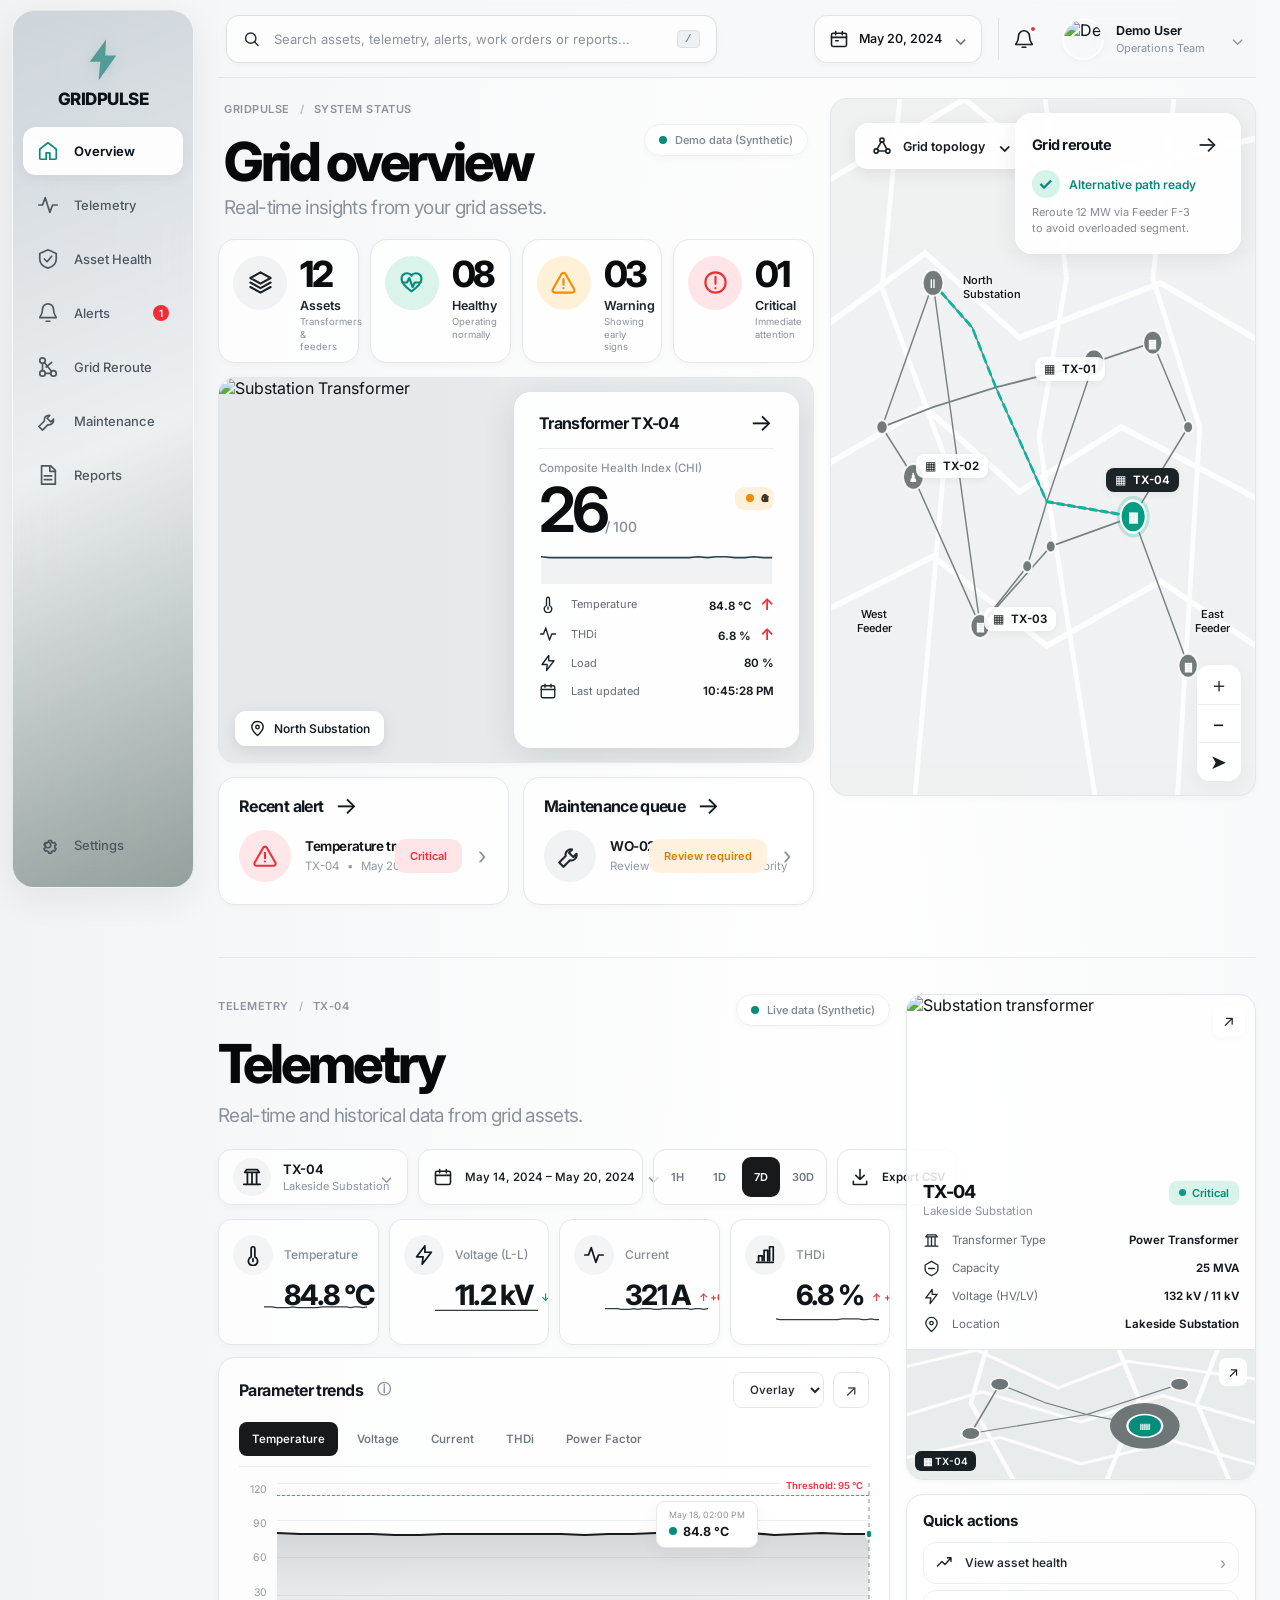
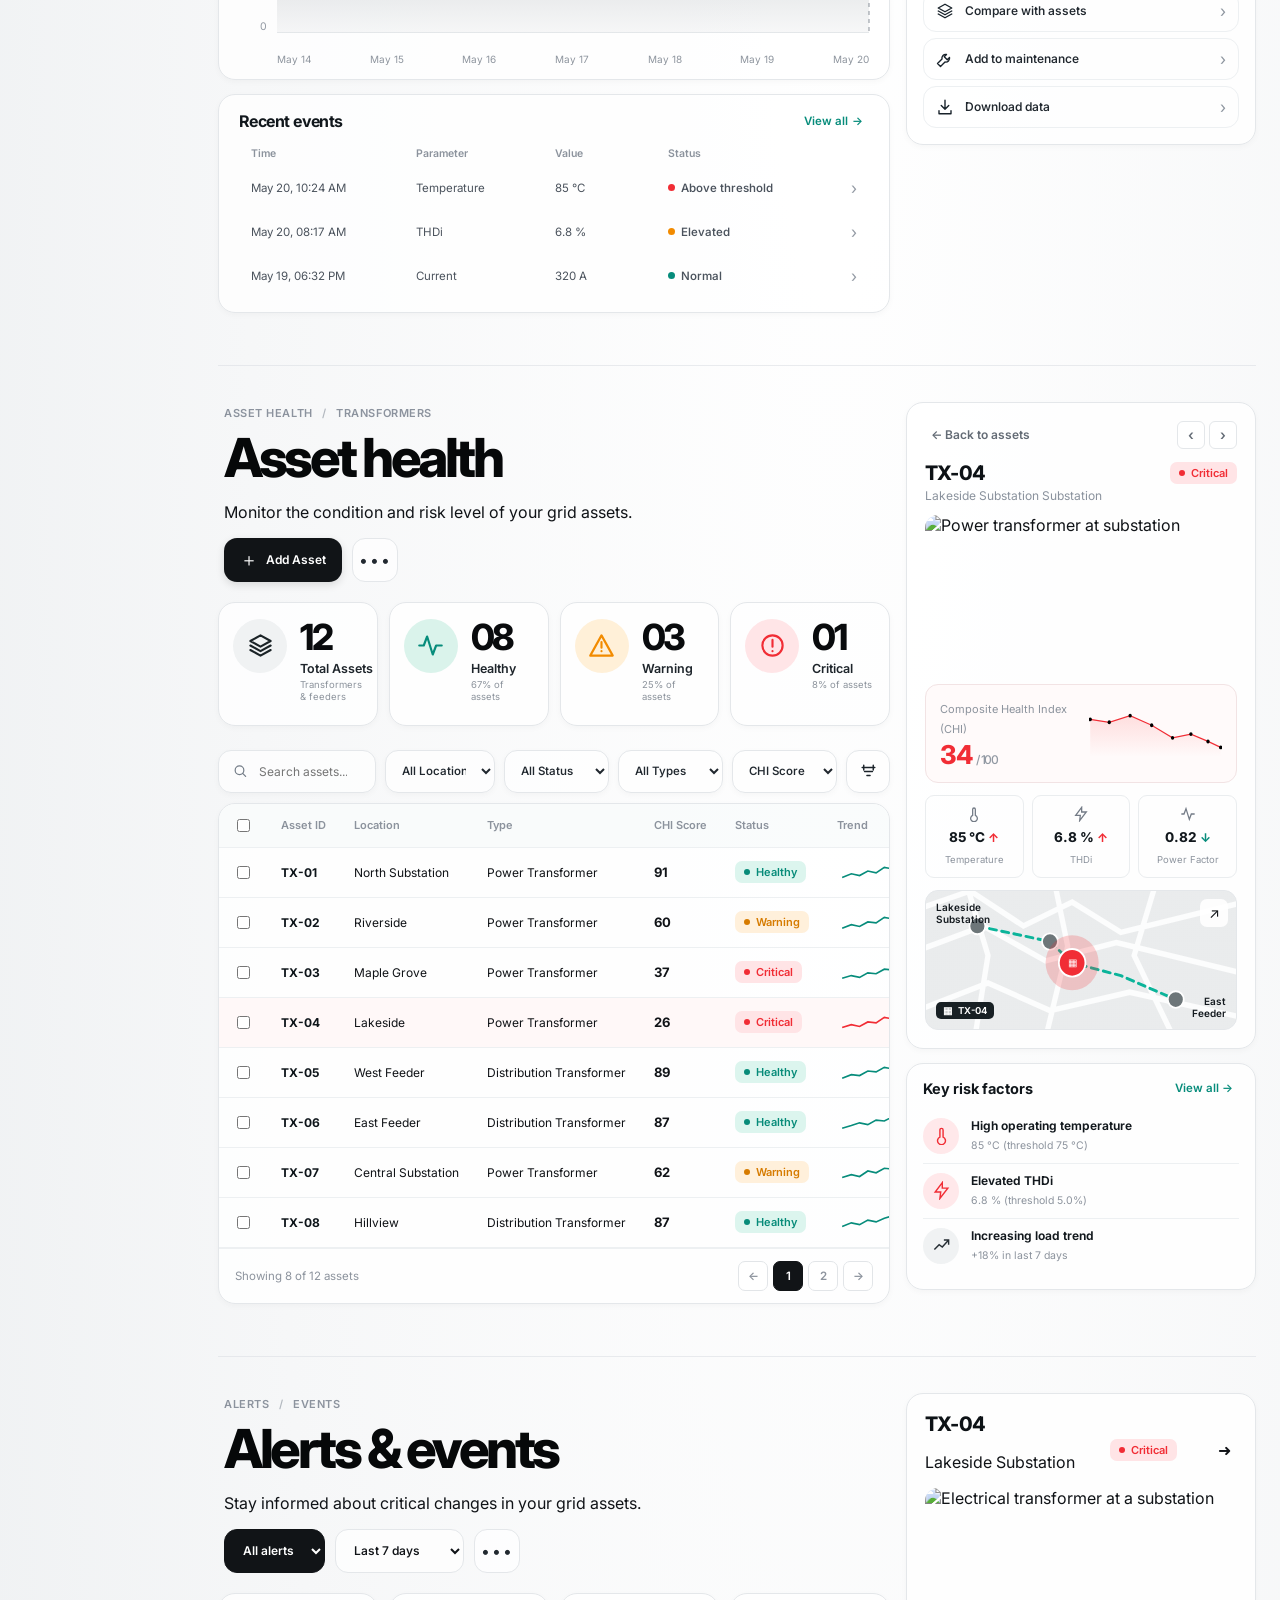
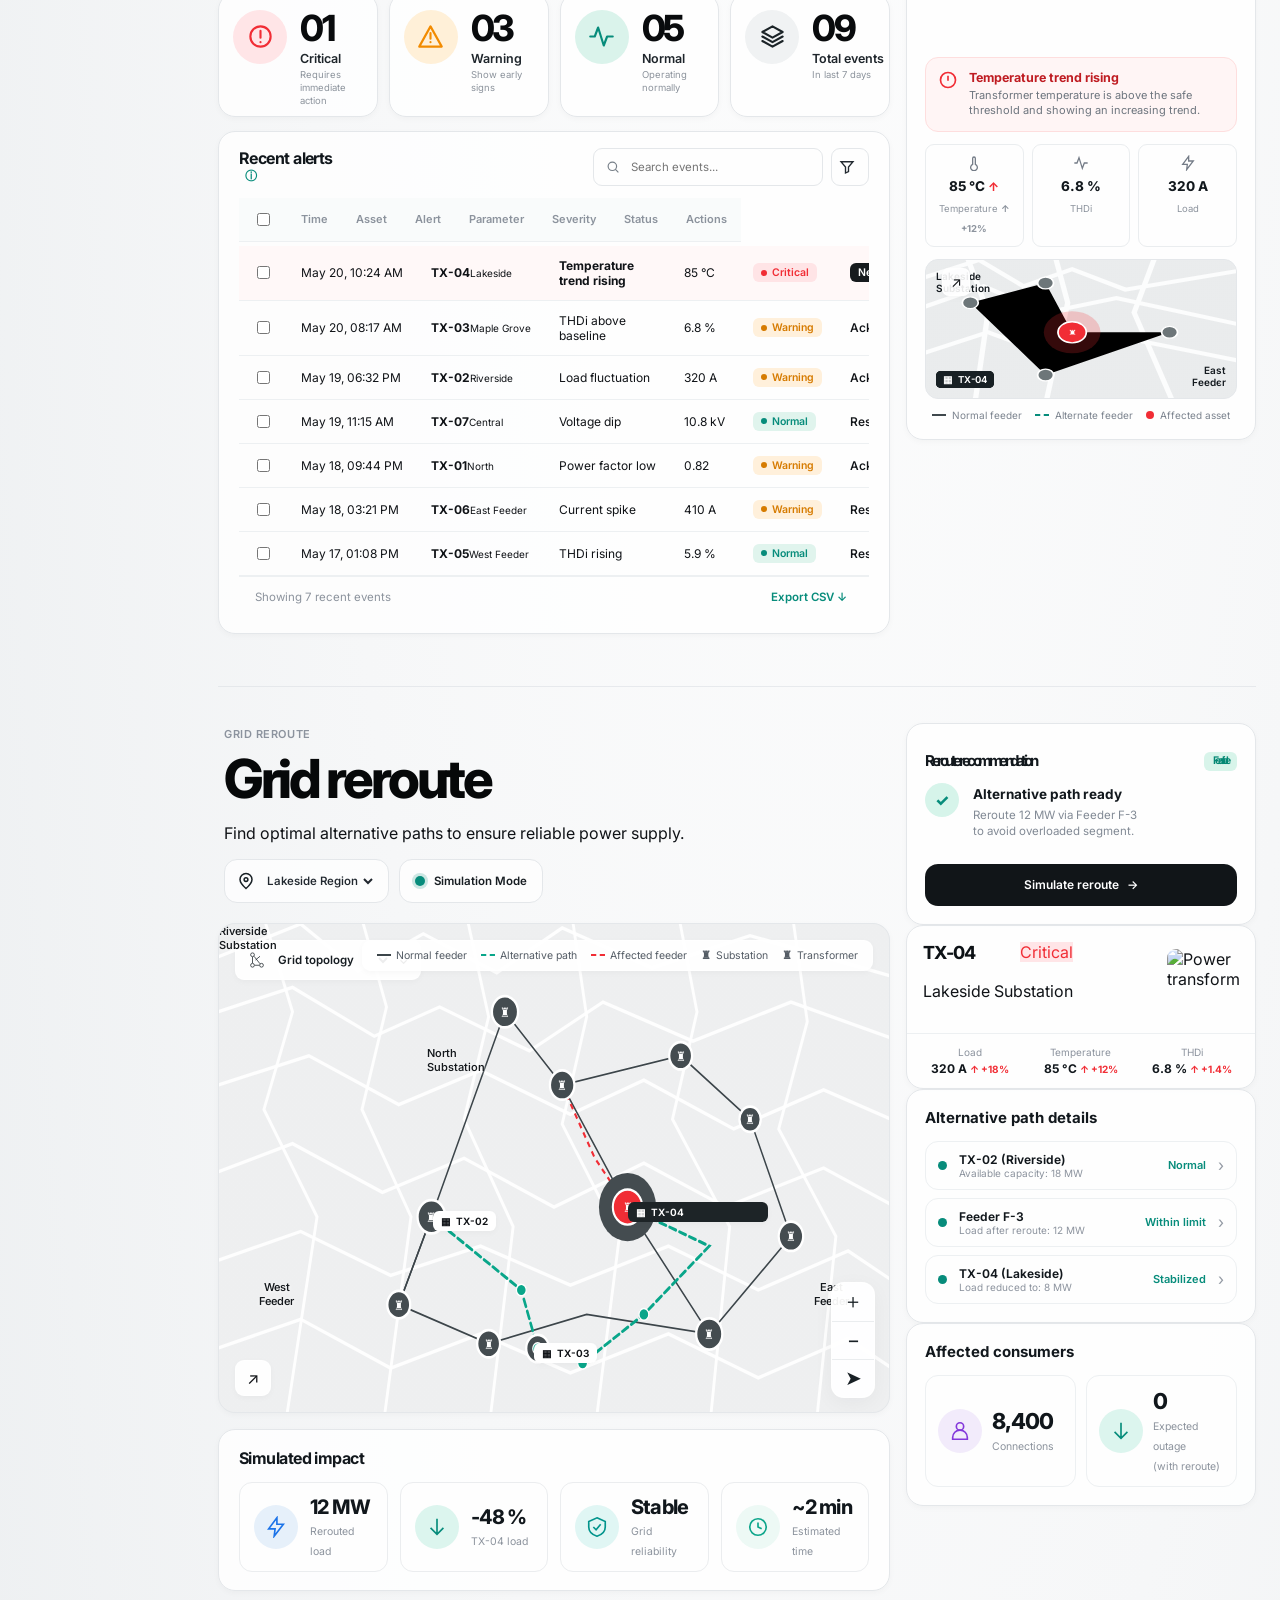
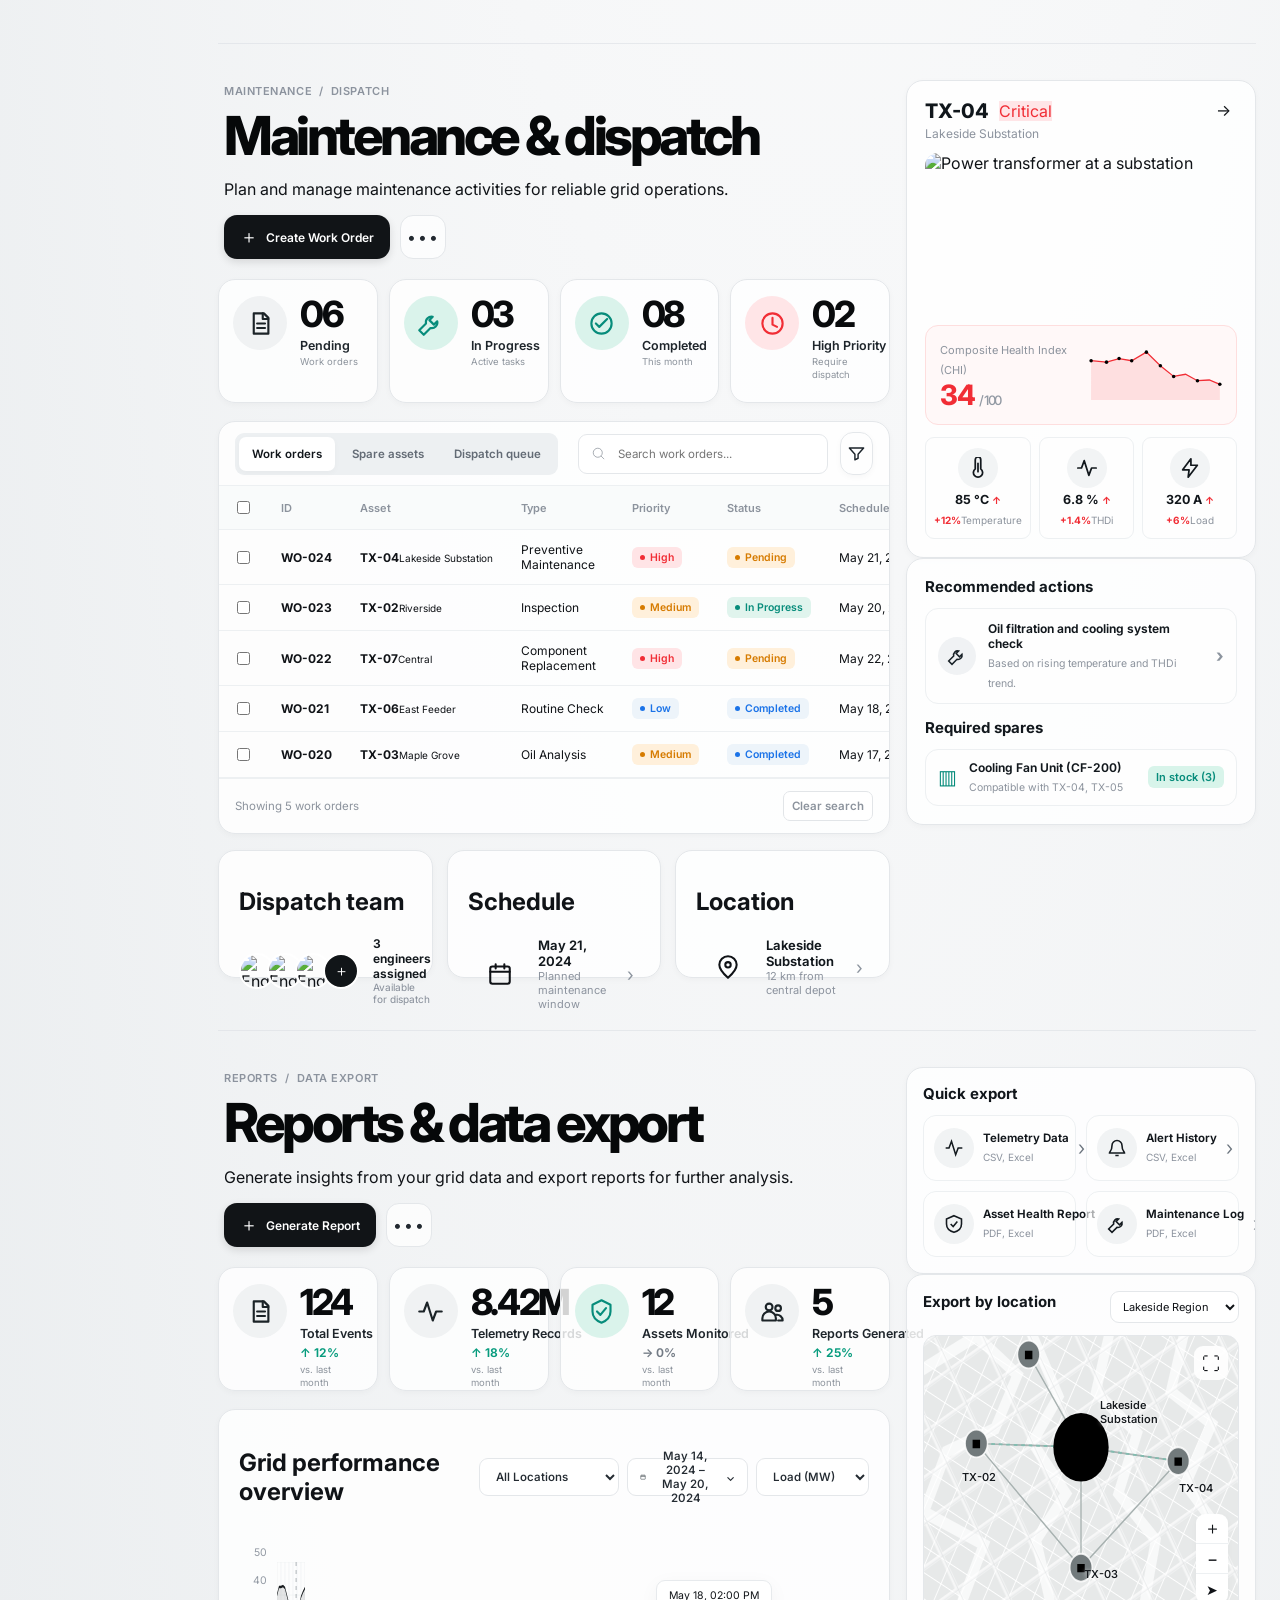
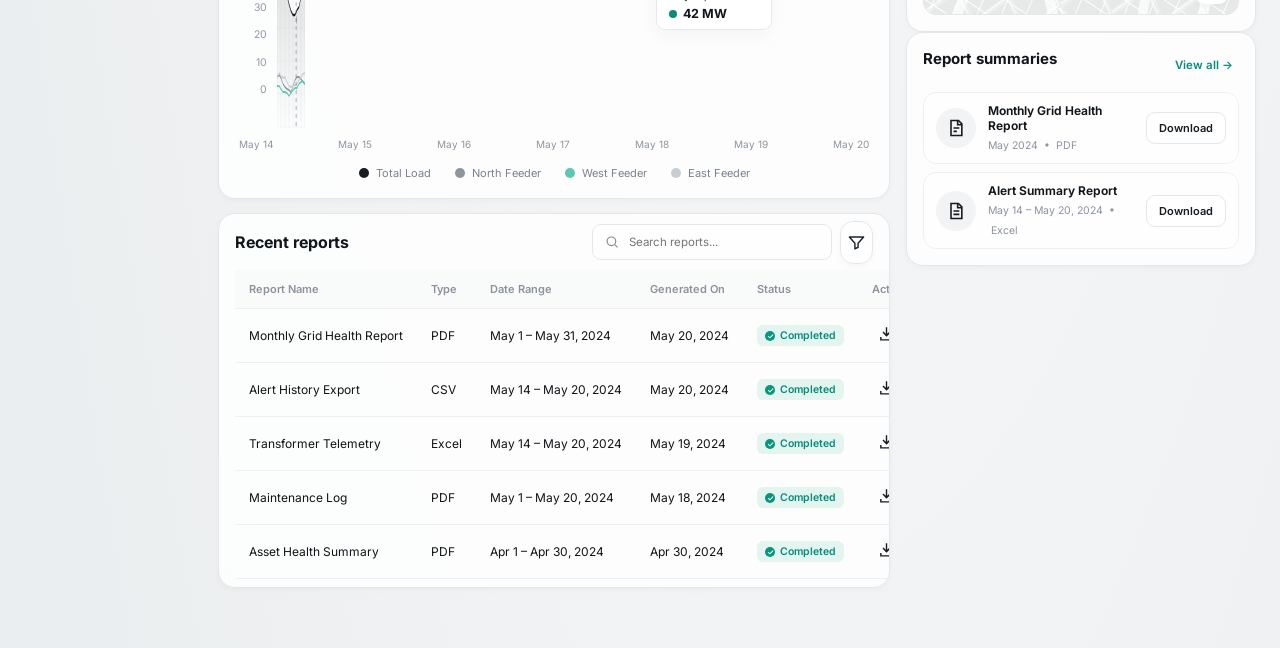
==== commit 294459cd: "Rename Arjun Mehta to Demo User in dashboard" ====
--- a/Dashboard/dashboard.html
+++ b/Dashboard/dashboard.html
@@ -76,8 +76,8 @@
             <i></i>
           </button>
           <button class="profile-button" id="profileButton">
-            <img src="https://images.unsplash.com/photo-1500648767791-00dcc994a43e?auto=format&fit=crop&w=100&q=80" alt="Arjun Mehta">
-            <span><strong>Arjun Mehta</strong><small>Operations Team</small></span>
+            <img src="https://images.unsplash.com/photo-1500648767791-00dcc994a43e?auto=format&fit=crop&w=100&q=80" alt="Demo User">
+            <span><strong>Demo User</strong><small>Operations Team</small></span>
             <b>⌄</b>
           </button>
         </div>
@@ -899,9 +899,9 @@
       </div>
       <div class="profile-card-content">
         <div class="profile-header">
-          <img src="https://images.unsplash.com/photo-1500648767791-00dcc994a43e?auto=format&fit=crop&w=140&q=80" alt="Arjun Mehta">
+          <img src="https://images.unsplash.com/photo-1500648767791-00dcc994a43e?auto=format&fit=crop&w=140&q=80" alt="Demo User">
           <div>
-            <h3 id="profileName">Arjun Mehta</h3>
+            <h3 id="profileName">Demo User</h3>
             <p id="profileRole">Operations Team Lead</p>
             <span class="duty-pill"><i>●</i> Active on Primary SCADA Console</span>
           </div>
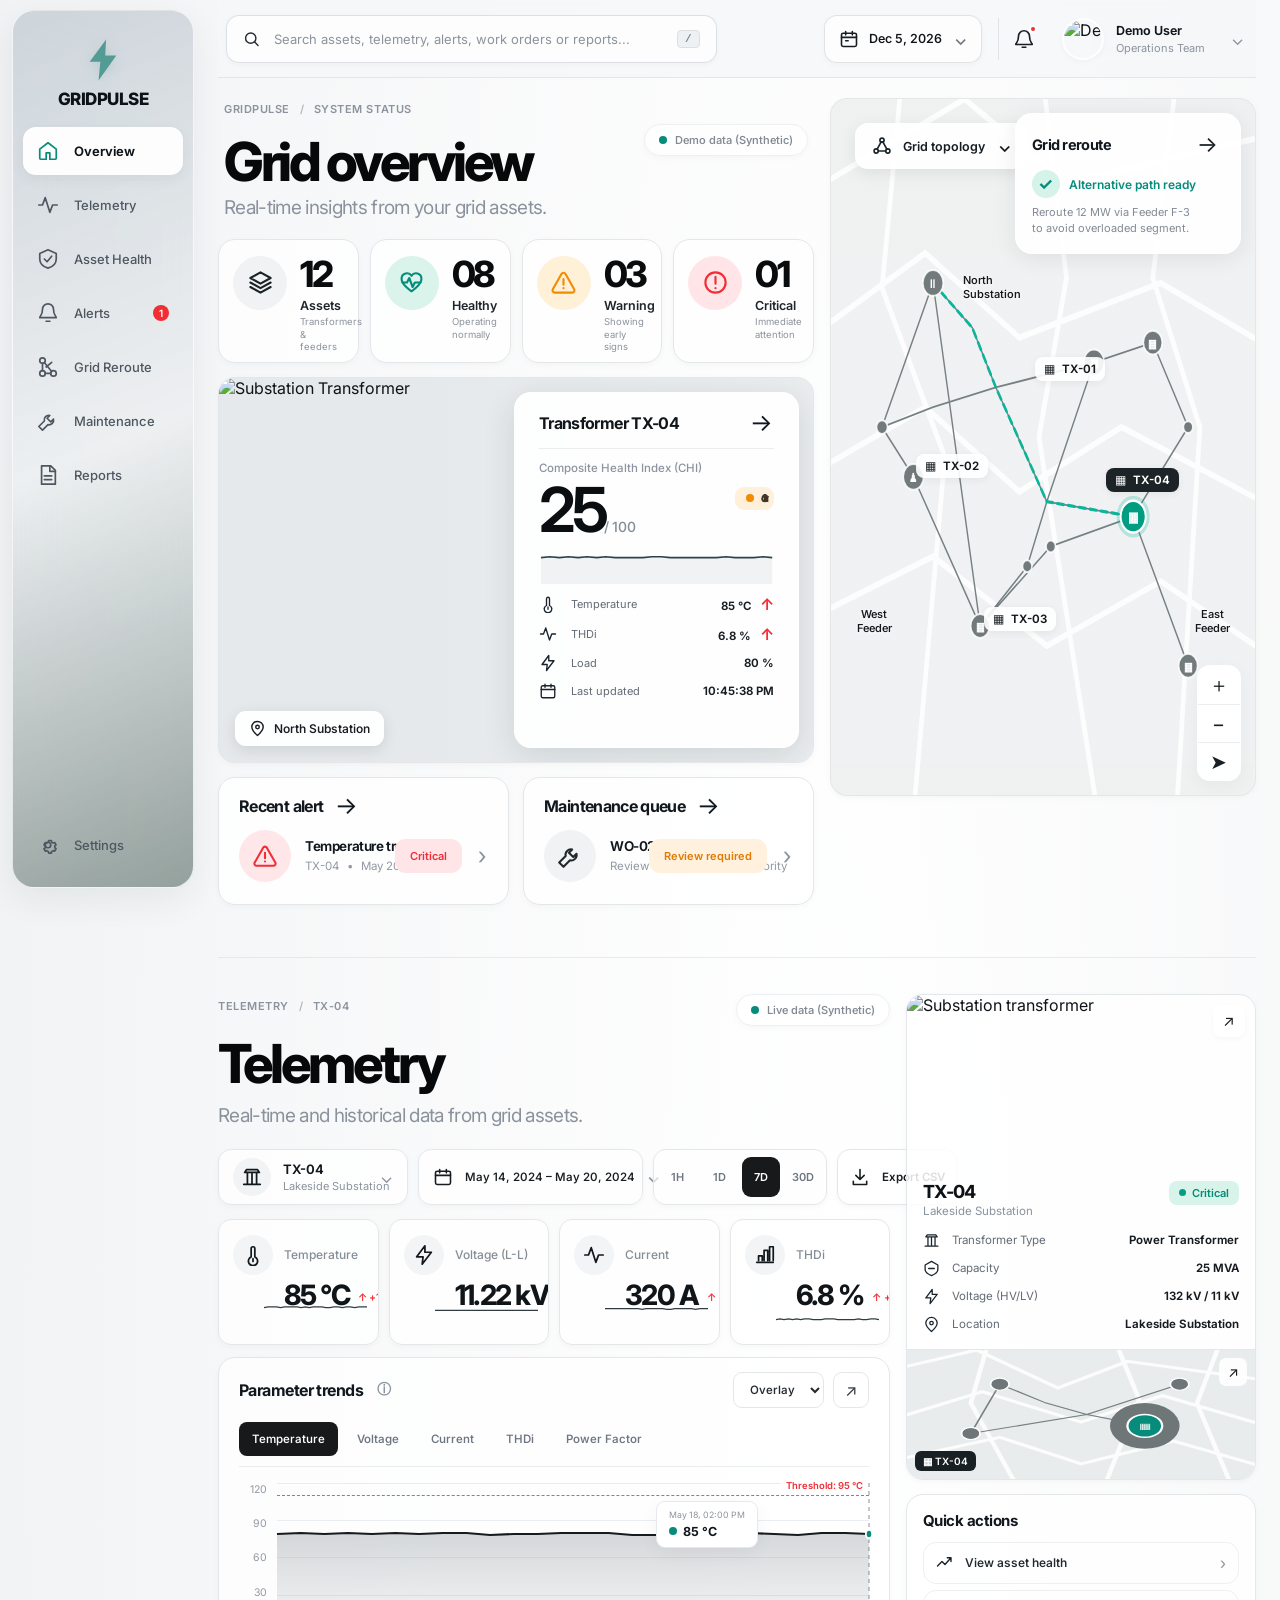
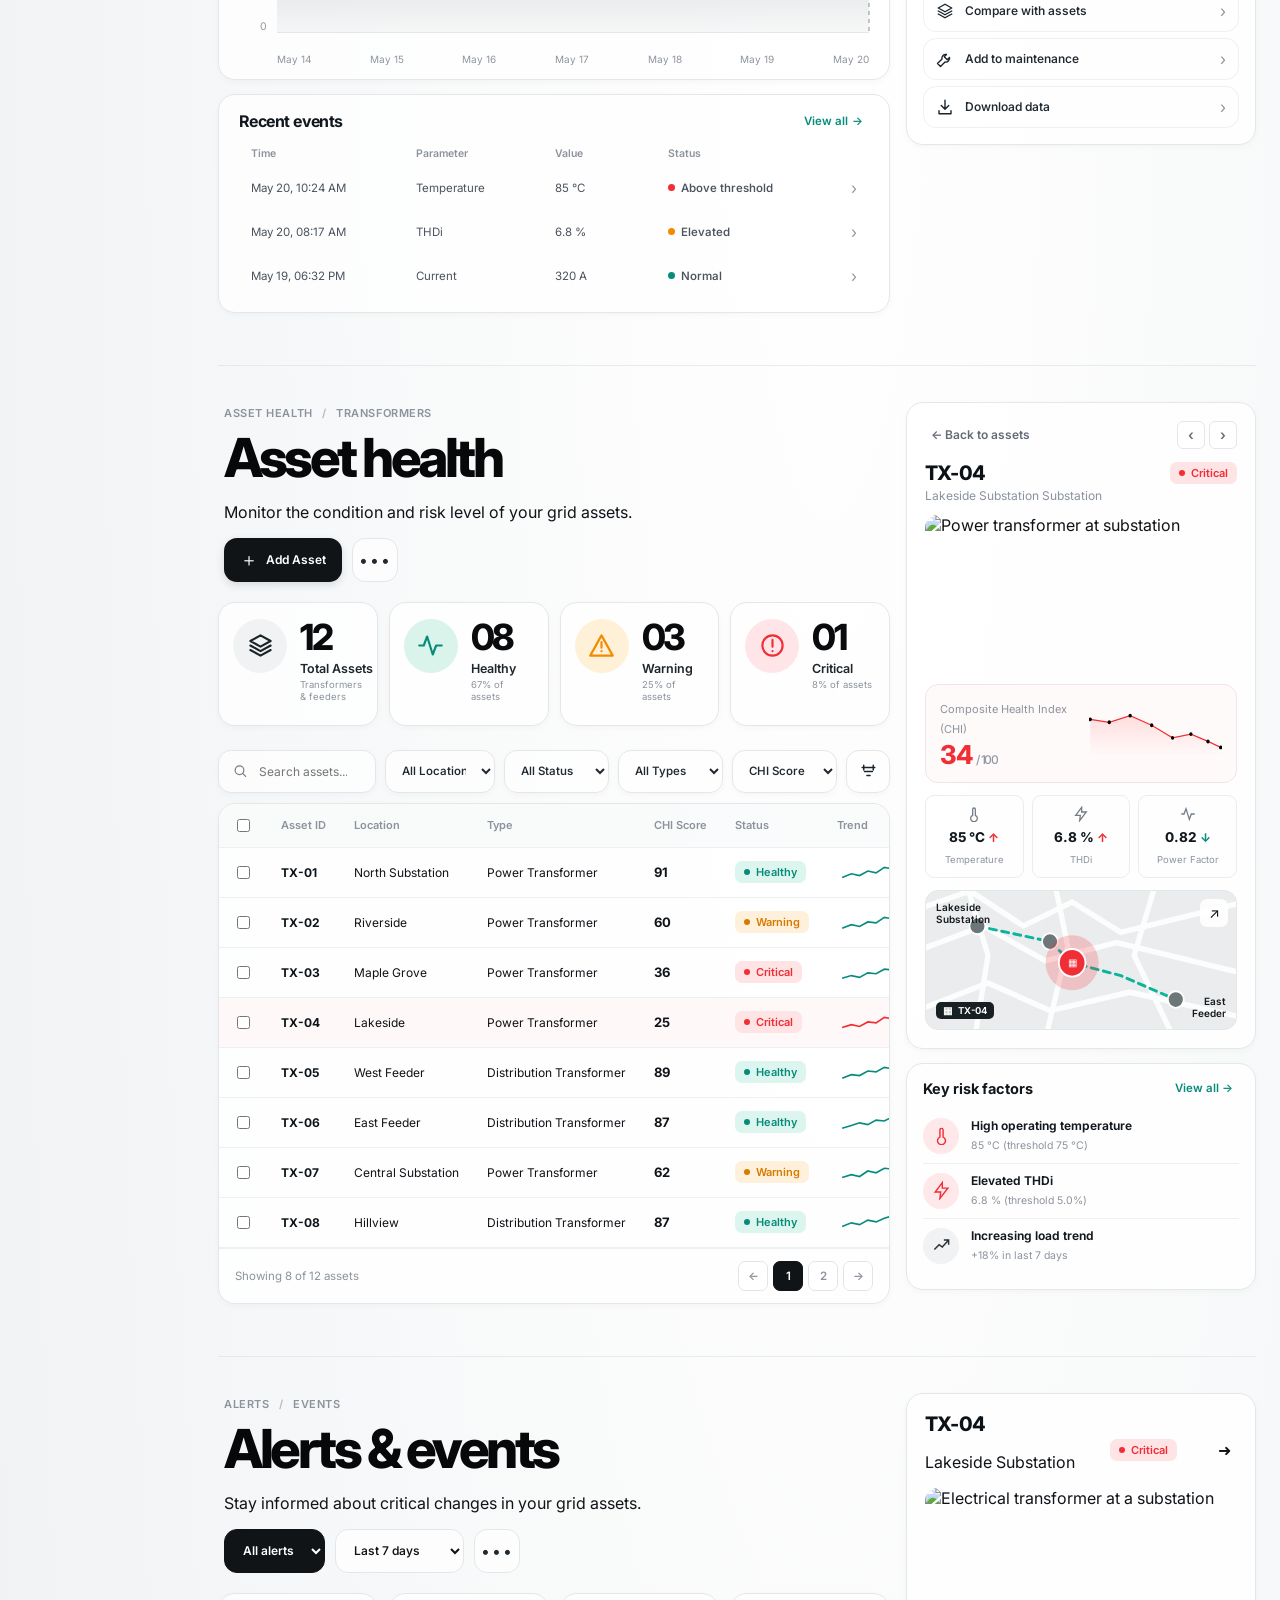
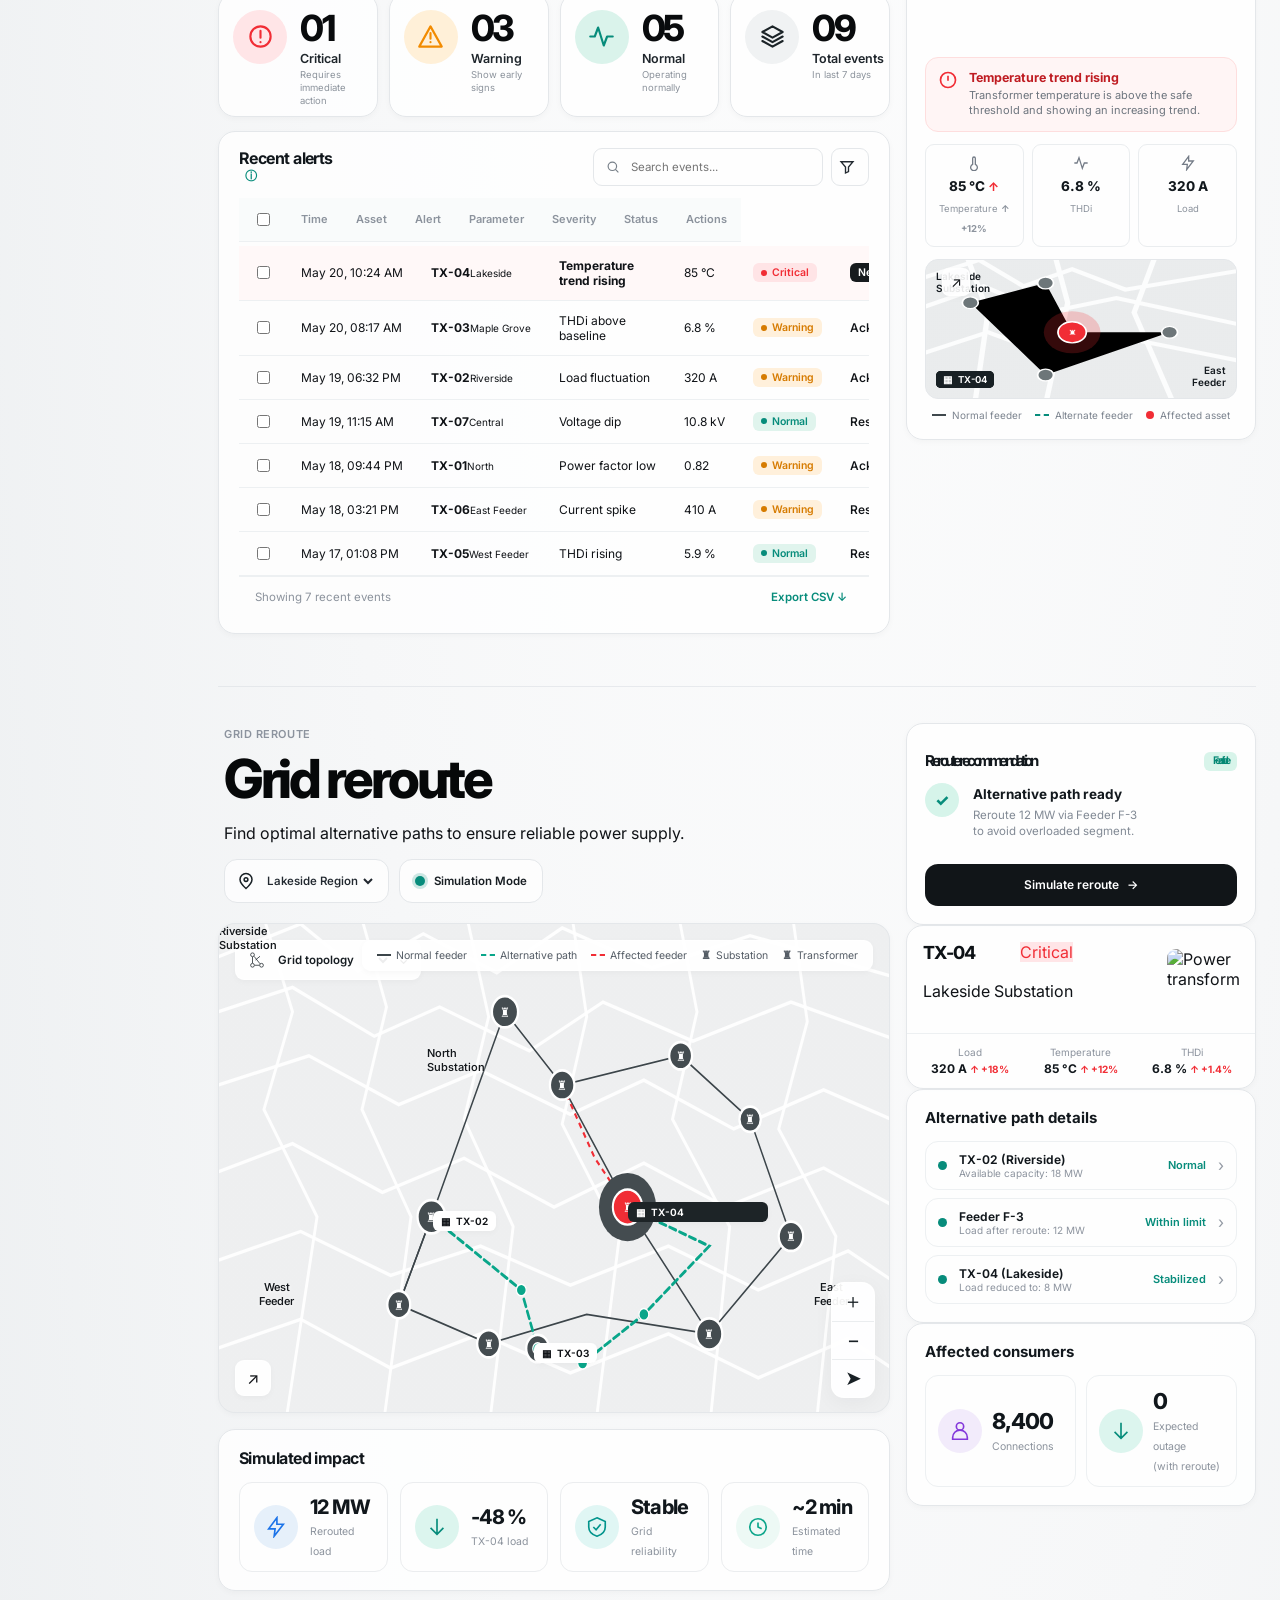
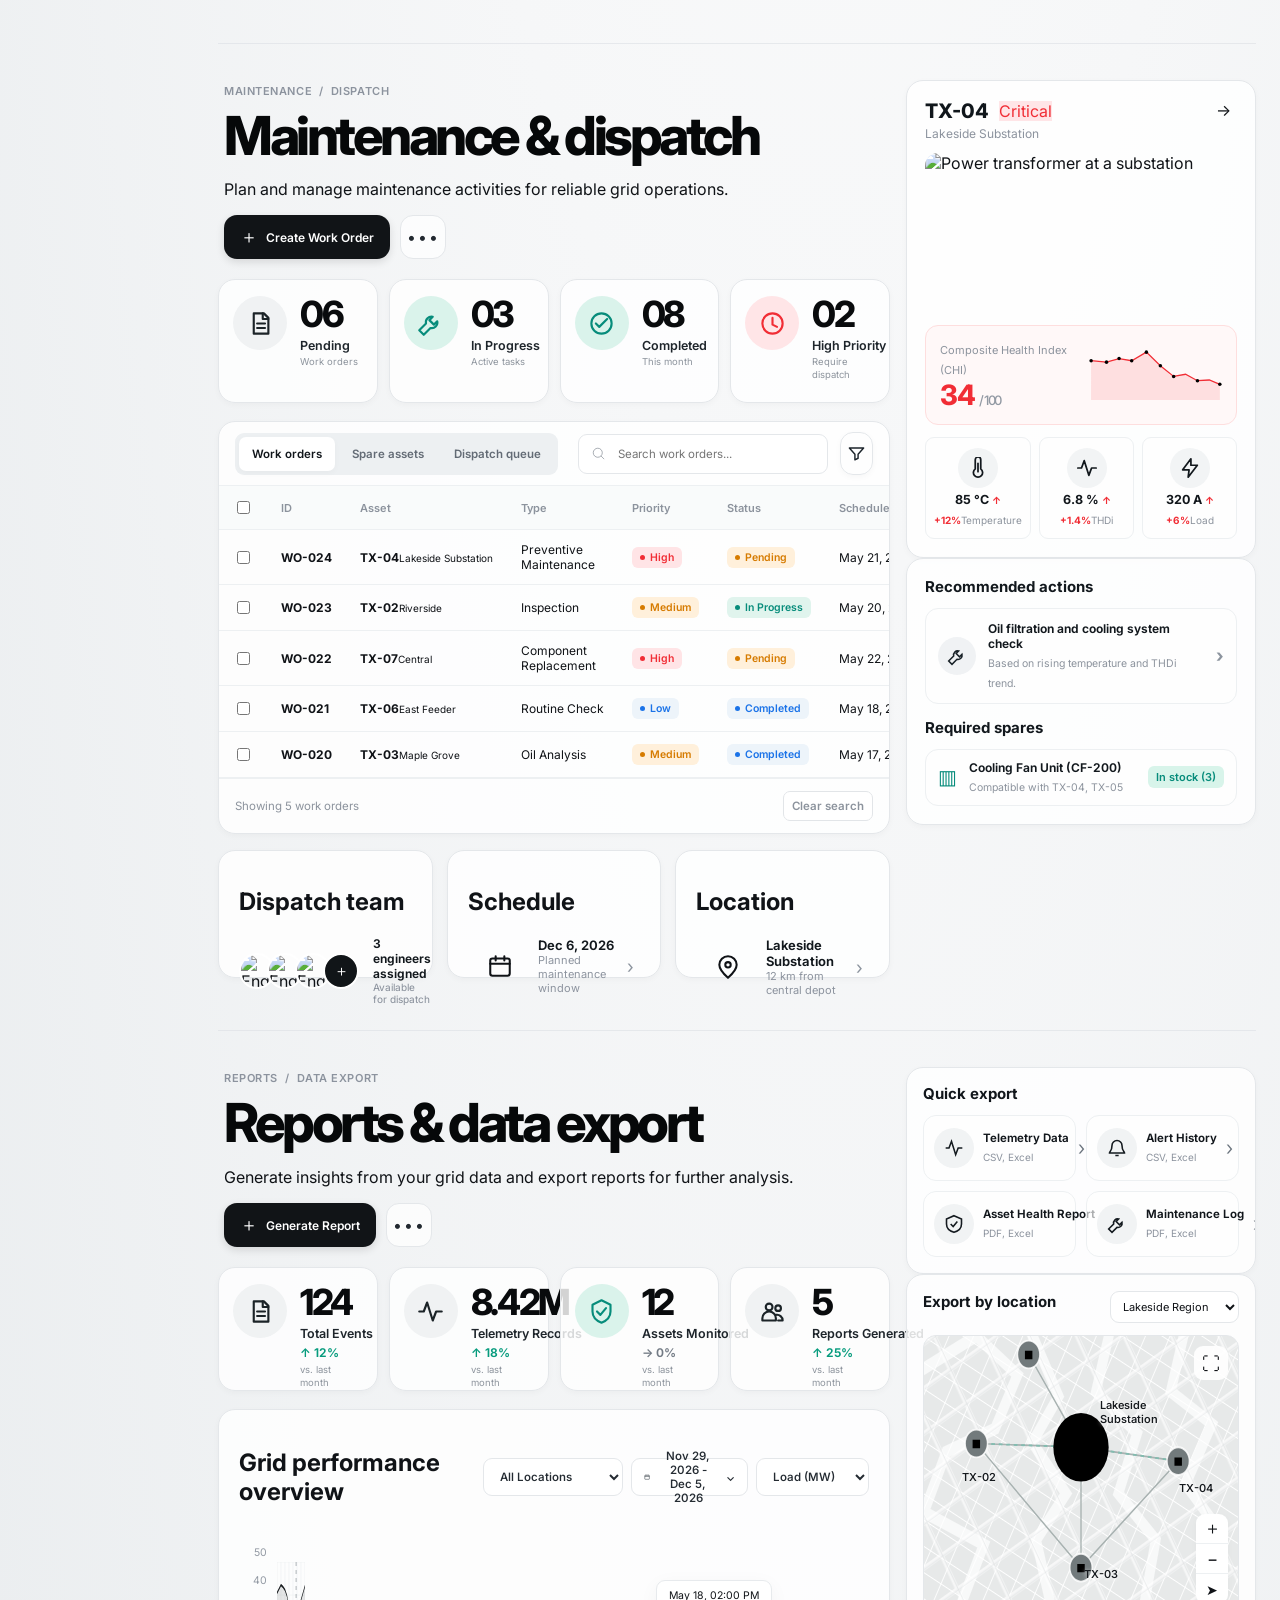
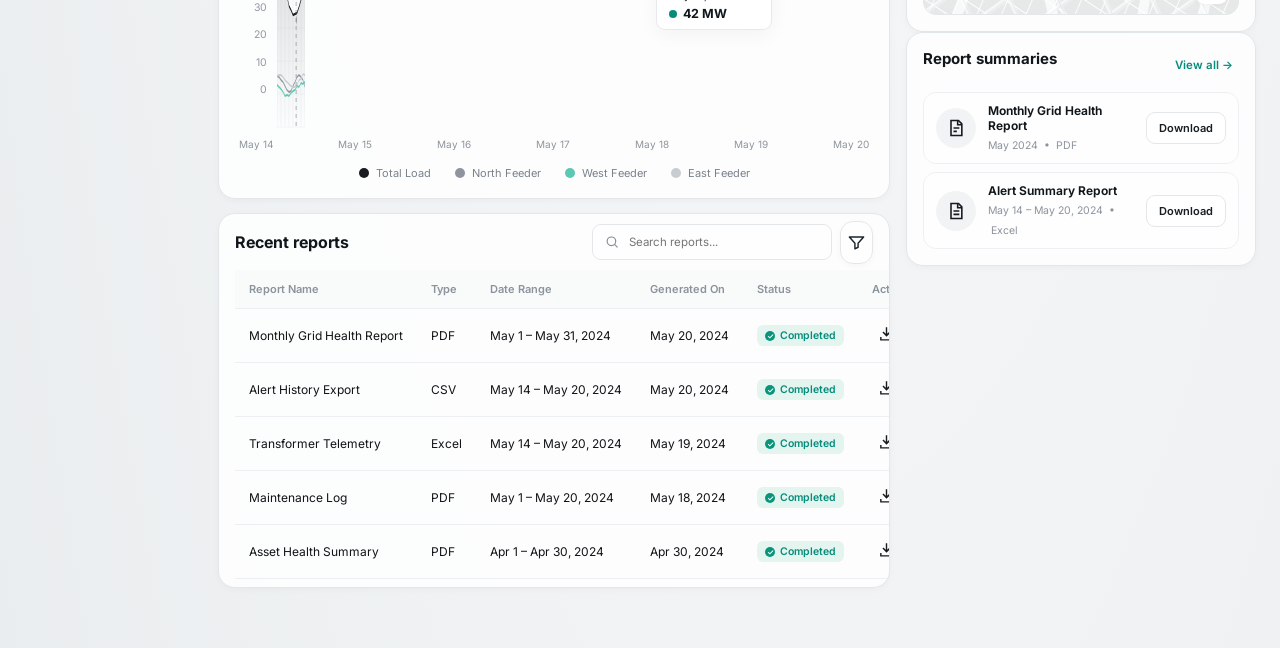
==== commit 3672794d: "Set all default dates to real-time today's date via JS on page load" ====
--- a/Dashboard/dashboard.html
+++ b/Dashboard/dashboard.html
@@ -68,7 +68,7 @@
         <div class="topbar-right">
           <button class="date-button" id="dateButton">
             <svg viewBox="0 0 24 24" aria-hidden="true"><rect x="3" y="5" width="18" height="16" rx="2"/><path d="M16 3v4M8 3v4M3 10h18M8 14h3"/></svg>
-            <span>May 20, 2024</span>
+            <span id="topbarDate">May 20, 2024</span>
             <span class="chevron">⌄</span>
           </button>
           <button class="notification-button" id="notificationButton" aria-label="Notifications">
@@ -626,7 +626,7 @@
 
               <section class="bottom-cards">
                 <article class="bottom-card team-card"><h2>Dispatch team</h2><div class="team-content"><div class="avatars"><img src="https://images.unsplash.com/photo-1500648767791-00dcc994a43e?auto=format&fit=crop&w=80&q=80" alt="Engineer"><img src="https://images.unsplash.com/photo-1506794778202-cad84cf45f1d?auto=format&fit=crop&w=80&q=80" alt="Engineer"><img src="https://images.unsplash.com/photo-1534528741775-53994a69daeb?auto=format&fit=crop&w=80&q=80" alt="Engineer"><button id="addEngineer" aria-label="Add engineer">＋</button></div><p>3 engineers assigned<small>Available for dispatch</small></p></div></article>
-                <article class="bottom-card"><h2>Schedule</h2><button class="bottom-link" id="scheduleButton"><span class="bottom-icon"><svg viewBox="0 0 24 24"><rect x="3" y="5" width="18" height="16" rx="2"/><path d="M16 3v4M8 3v4M3 10h18"/></svg></span><span><strong>May 21, 2024</strong><small>Planned maintenance window</small></span><b>›</b></button></article>
+                <article class="bottom-card"><h2>Schedule</h2><button class="bottom-link" id="scheduleButton"><span class="bottom-icon"><svg viewBox="0 0 24 24"><rect x="3" y="5" width="18" height="16" rx="2"/><path d="M16 3v4M8 3v4M3 10h18"/></svg></span><span><strong id="scheduleCardDate">May 21, 2024</strong><small>Planned maintenance window</small></span><b>›</b></button></article>
                 <article class="bottom-card"><h2>Location</h2><button class="bottom-link" id="locationButton"><span class="bottom-icon"><svg viewBox="0 0 24 24"><path d="M20 10c0 5-8 12-8 12S4 15 4 10a8 8 0 1 1 16 0Z"/><circle cx="12" cy="10" r="2.5"/></svg></span><span><strong>Lakeside Substation</strong><small>12 km from central depot</small></span><b>›</b></button></article>
               </section>
             </div>
@@ -681,7 +681,7 @@
                   <h2>Grid performance overview</h2>
                   <div class="chart-controls">
                     <select id="reportsLocationSelect" aria-label="Location"><option>All Locations</option><option>Lakeside Region</option><option>North Substation</option><option>West Feeder</option></select>
-                    <button id="dateRange" class="control-button"><svg viewBox="0 0 24 24"><rect x="3" y="5" width="18" height="16" rx="2"/><path d="M16 3v4M8 3v4M3 10h18"/></svg>May 14, 2024 – May 20, 2024 <span>⌄</span></button>
+                    <button id="dateRange" class="control-button"><svg viewBox="0 0 24 24"><rect x="3" y="5" width="18" height="16" rx="2"/><path d="M16 3v4M8 3v4M3 10h18"/></svg><span id="dateRangeText">May 14, 2024 – May 20, 2024</span> <span>⌄</span></button>
                     <select id="metricSelect" aria-label="Performance metric"><option value="Load (MW)">Load (MW)</option><option value="Voltage (kV)">Voltage (kV)</option><option value="Current (A)">Current (A)</option></select>
                   </div>
                 </div>
@@ -1173,6 +1173,42 @@
     <div class="toast" id="toast" role="status" aria-live="polite"></div>
   </div>
 
+  <script>
+    // Set all default dates to today's real-time date on page load
+    document.addEventListener('DOMContentLoaded', function () {
+      const now = new Date();
+
+      // Formatter: "Oct 24, 2026"
+      const fmt = new Intl.DateTimeFormat('en-US', { month: 'short', day: 'numeric', year: 'numeric' });
+      // Formatter: "Oct 14, 2026" (7 days ago for range start)
+      const fmtRange = (d) => new Intl.DateTimeFormat('en-US', { month: 'short', day: 'numeric', year: 'numeric' }).format(d);
+
+      const todayStr    = fmt.format(now);
+      const tomorrowStr = fmtRange(new Date(now.getTime() + 86400000));
+      const weekAgoStr  = fmtRange(new Date(now.getTime() - 6 * 86400000));
+
+      // YYYY-MM-DD for <input type="date">
+      const pad = (n) => String(n).padStart(2, '0');
+      const todayISO = `${now.getFullYear()}-${pad(now.getMonth()+1)}-${pad(now.getDate())}`;
+      const tomorrowISO = (() => { const t = new Date(now.getTime() + 86400000); return `${t.getFullYear()}-${pad(t.getMonth()+1)}-${pad(t.getDate())}`; })();
+
+      // 1. Topbar date button
+      const topbarDate = document.getElementById('topbarDate');
+      if (topbarDate) topbarDate.textContent = todayStr;
+
+      // 2. Date range button in analytics chart
+      const dateRangeText = document.getElementById('dateRangeText');
+      if (dateRangeText) dateRangeText.textContent = `${weekAgoStr} - ${todayStr}`;
+
+      // 3. Schedule card date
+      const scheduleCardDate = document.getElementById('scheduleCardDate');
+      if (scheduleCardDate) scheduleCardDate.textContent = tomorrowStr;
+
+      // 4. Work order dialog scheduled date input
+      const workOrderDate = document.querySelector('#workOrderForm input[name="date"]');
+      if (workOrderDate) workOrderDate.value = tomorrowISO;
+    });
+  </script>
   <script src="dash.js"></script>
 </body>
 </html>
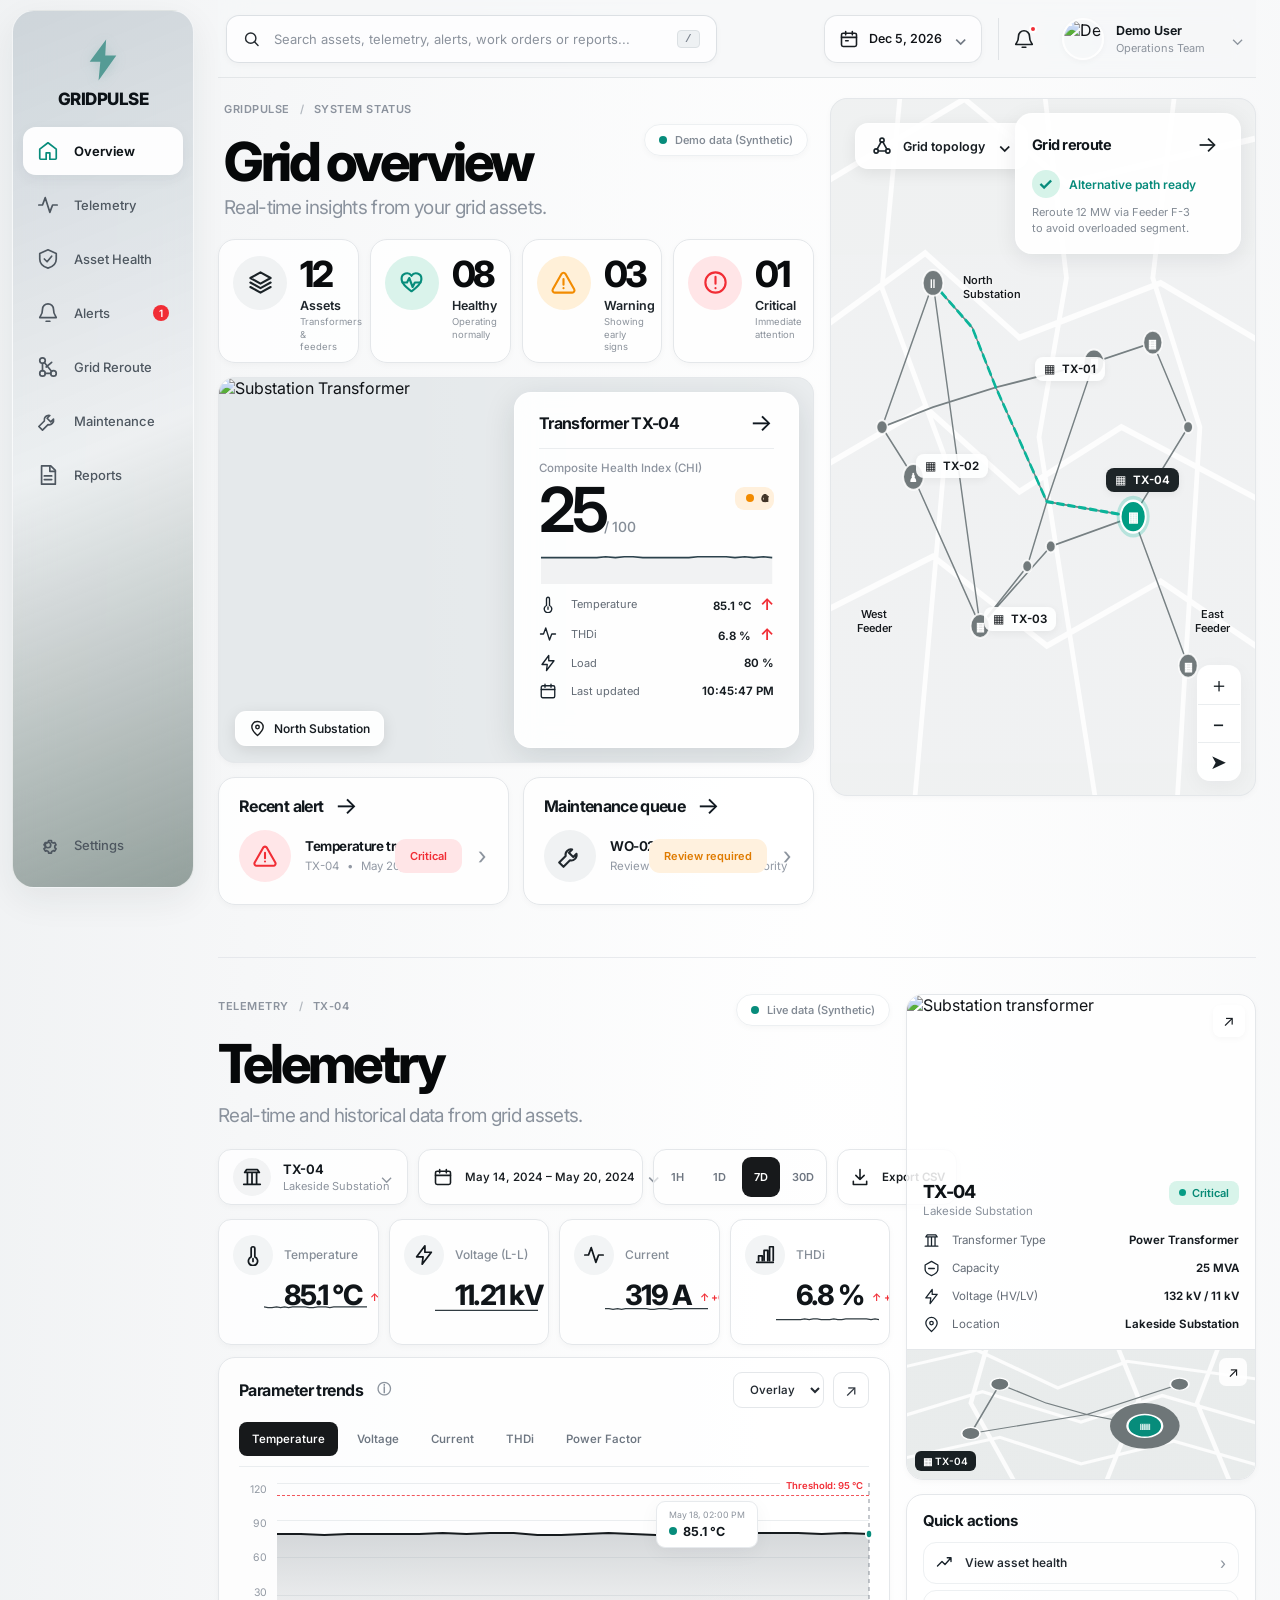
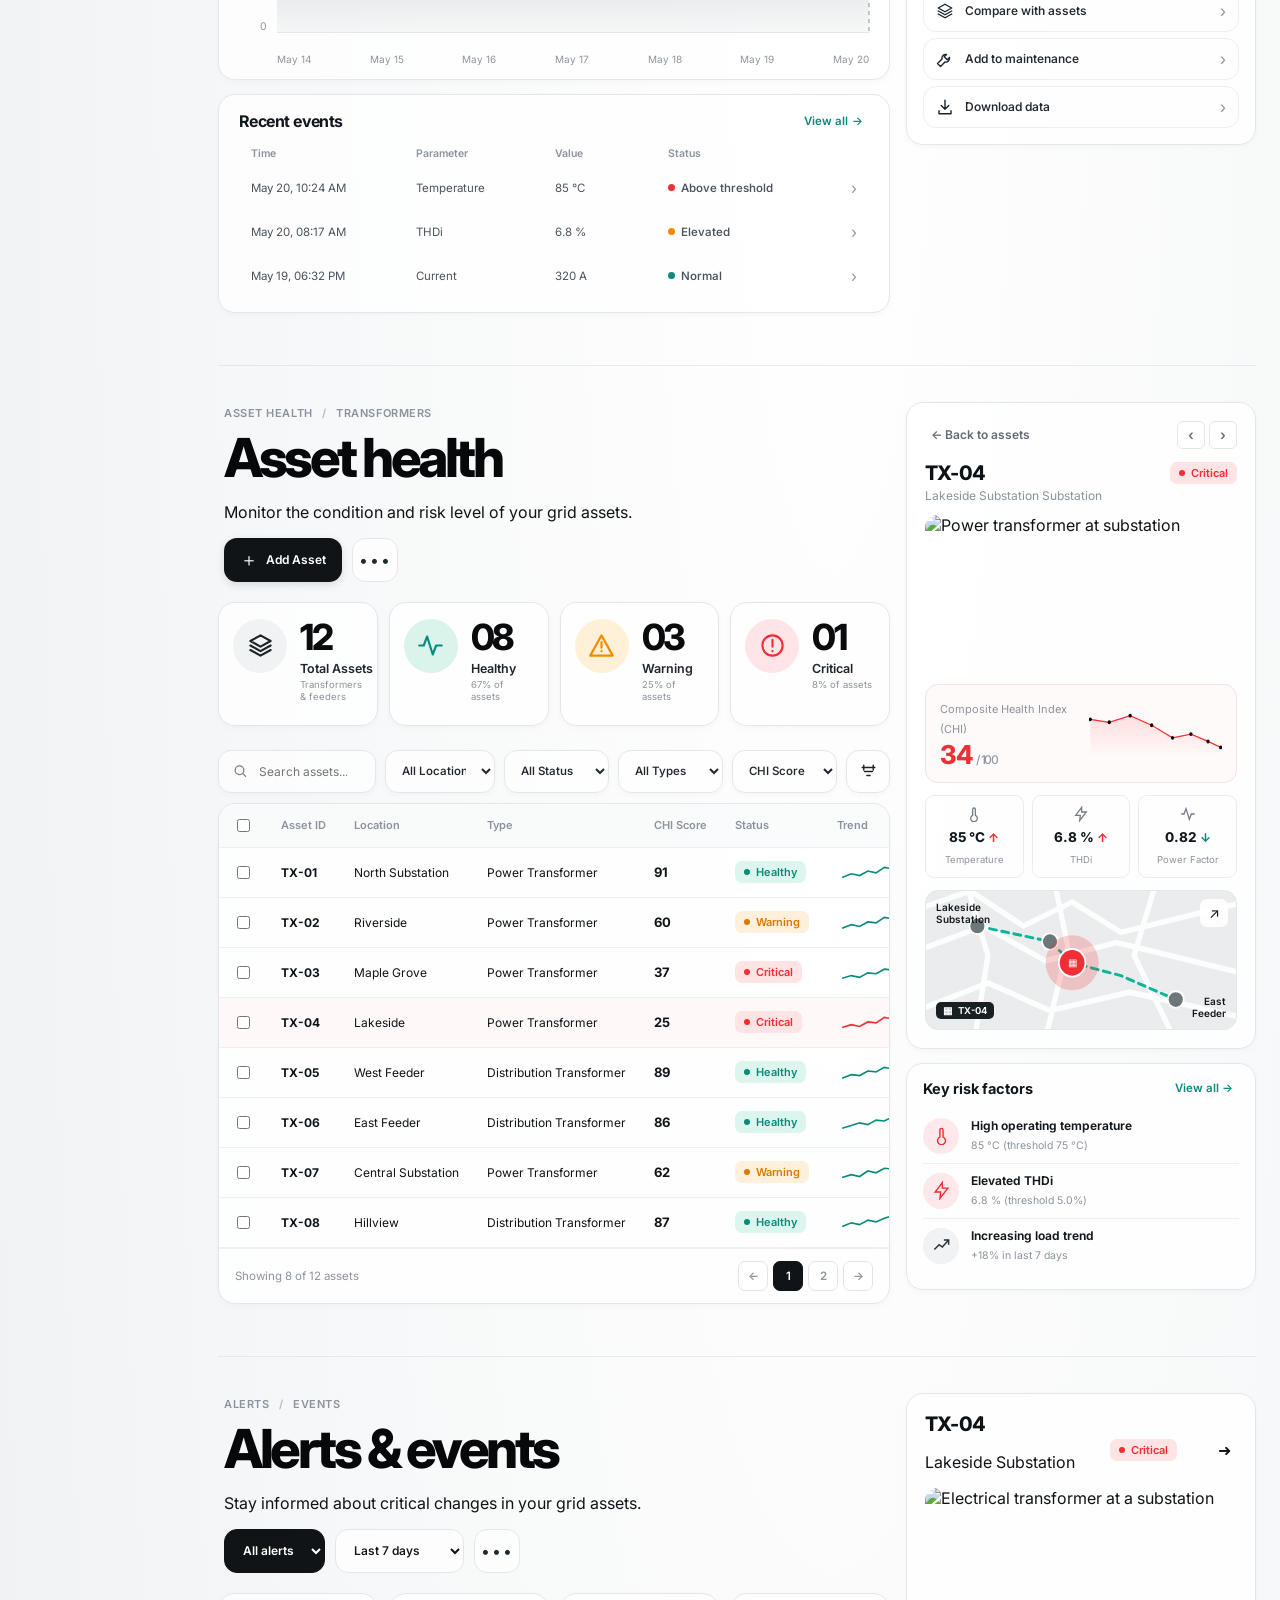
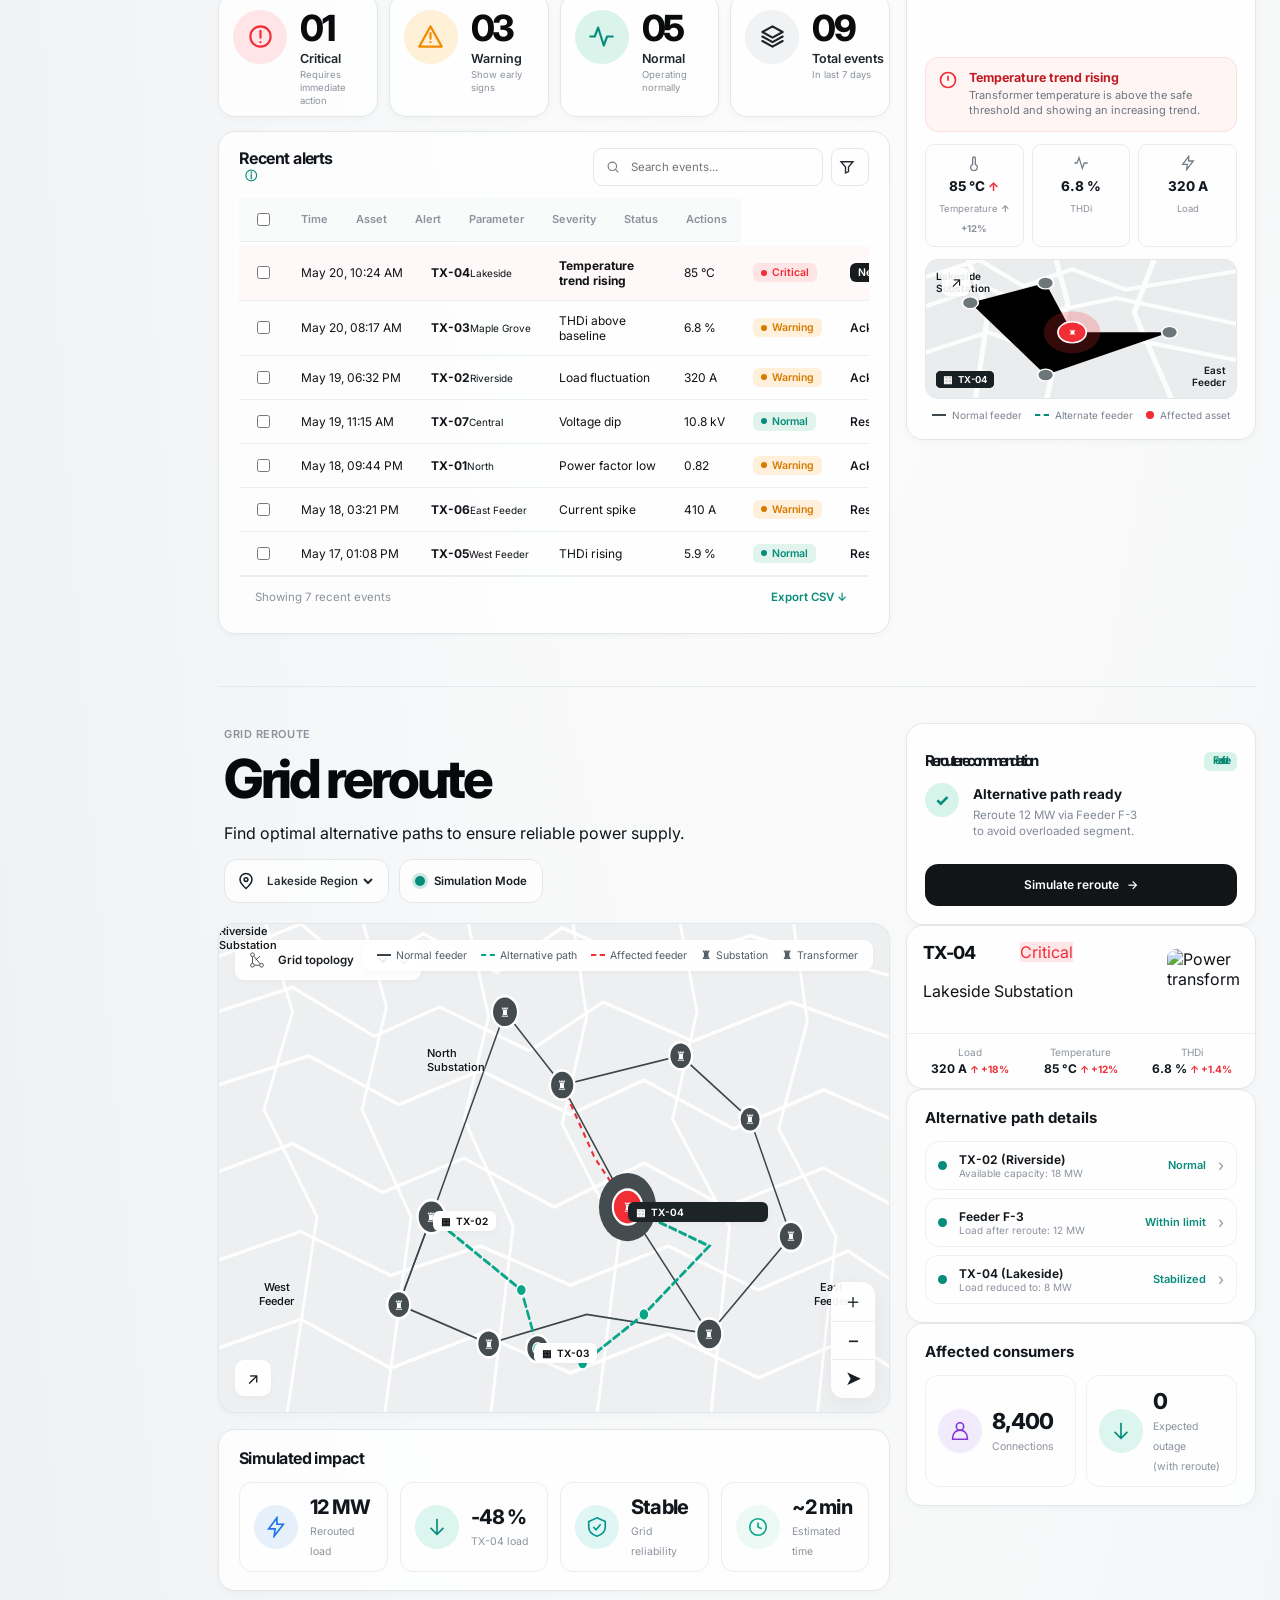
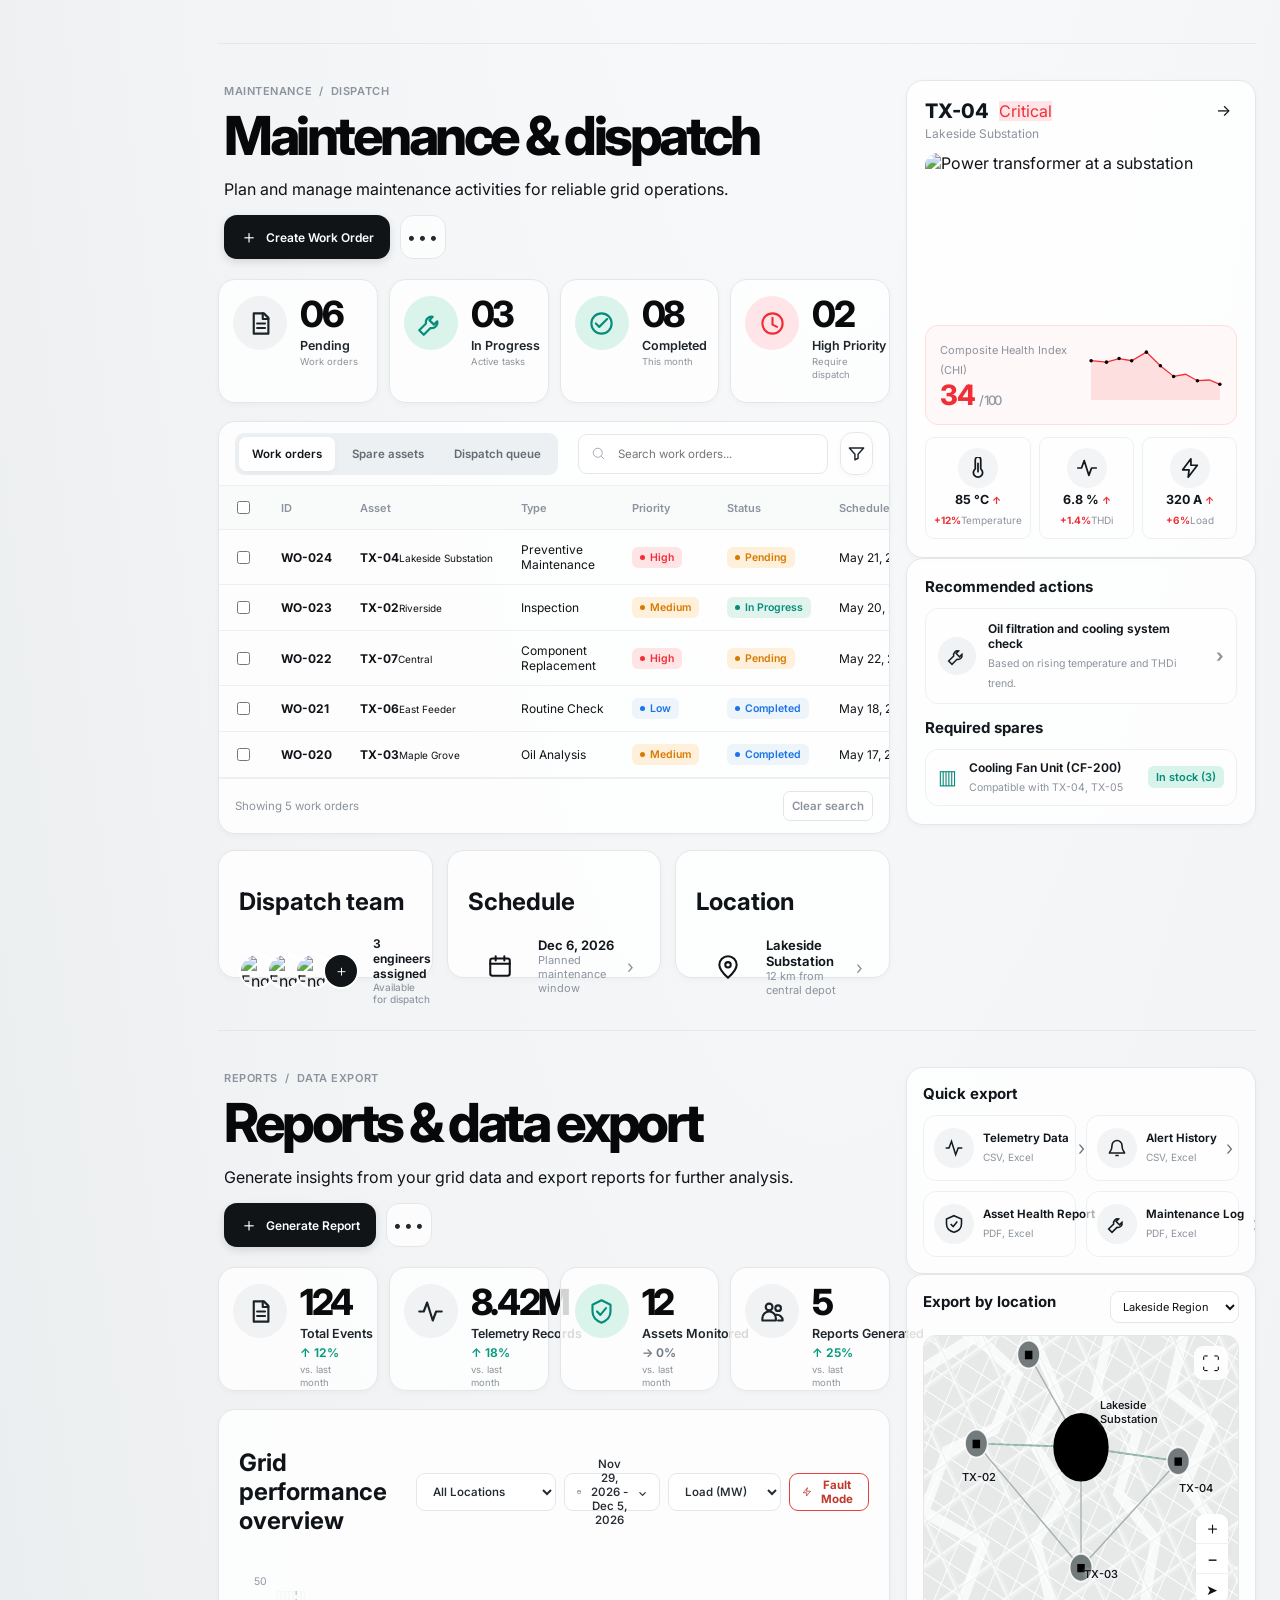
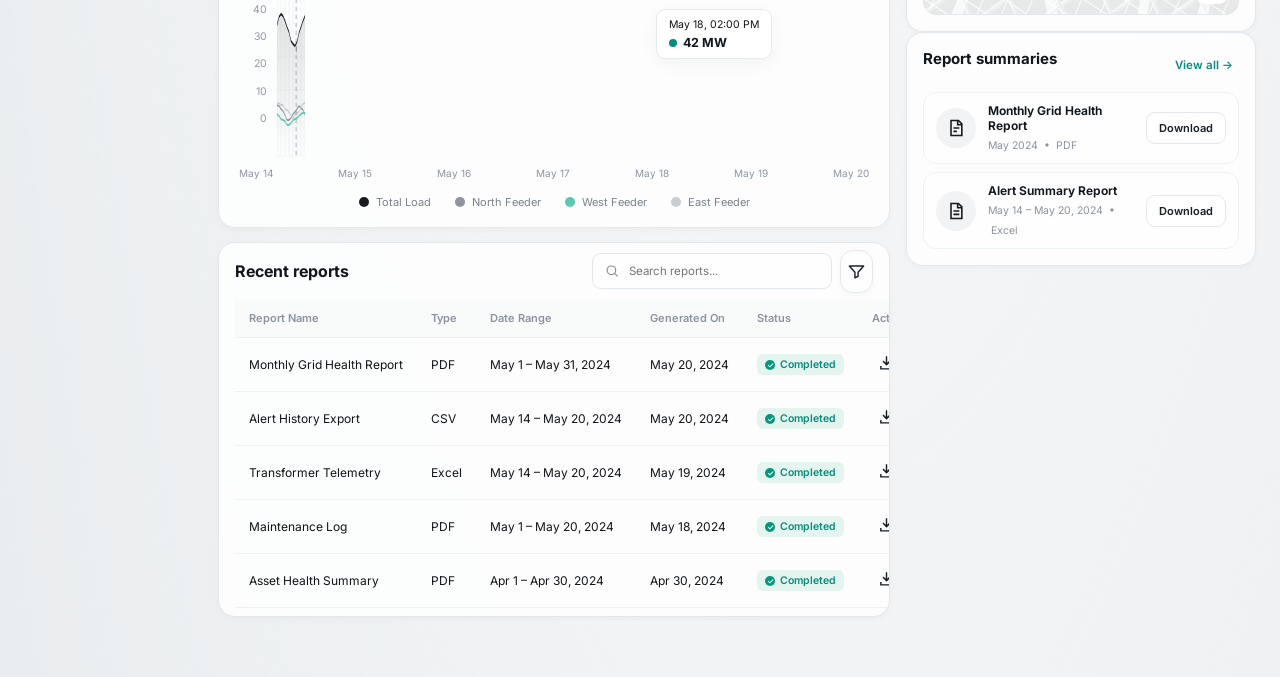
==== commit 204a8b8a: "Add Fault Mode toggle: animated live chart, faulty graph/data, fault banner & alert rows" ====
--- a/Dashboard/dashboard.html
+++ b/Dashboard/dashboard.html
@@ -683,6 +683,10 @@
                     <select id="reportsLocationSelect" aria-label="Location"><option>All Locations</option><option>Lakeside Region</option><option>North Substation</option><option>West Feeder</option></select>
                     <button id="dateRange" class="control-button"><svg viewBox="0 0 24 24"><rect x="3" y="5" width="18" height="16" rx="2"/><path d="M16 3v4M8 3v4M3 10h18"/></svg><span id="dateRangeText">May 14, 2024 – May 20, 2024</span> <span>⌄</span></button>
                     <select id="metricSelect" aria-label="Performance metric"><option value="Load (MW)">Load (MW)</option><option value="Voltage (kV)">Voltage (kV)</option><option value="Current (A)">Current (A)</option></select>
+                    <button id="faultModeBtn" class="control-button fault-toggle" aria-pressed="false" title="Toggle Fault Mode">
+                      <svg viewBox="0 0 24 24" width="14" height="14"><path d="M13 2L3 14h9l-1 8 10-12h-9z" stroke="currentColor" stroke-width="2" fill="none" stroke-linecap="round" stroke-linejoin="round"/></svg>
+                      <span>Fault Mode</span>
+                    </button>
                   </div>
                 </div>
                 <div class="chart-wrap">
@@ -704,6 +708,12 @@
                 </div>
                 <div class="x-labels"><span>May 14</span><span>May 15</span><span>May 16</span><span>May 17</span><span>May 18</span><span>May 19</span><span>May 20</span></div>
                 <div class="chart-legend"><span><i class="legend-total"></i>Total Load</span><span><i class="legend-north"></i>North Feeder</span><span><i class="legend-west"></i>West Feeder</span><span><i class="legend-east"></i>East Feeder</span></div>
+                <!-- Fault Banner -->
+                <div class="fault-banner" id="faultBanner" hidden>
+                  <svg viewBox="0 0 24 24" width="18" height="18"><path d="M10.29 3.86L1.82 18a2 2 0 001.71 3h16.94a2 2 0 001.71-3L13.71 3.86a2 2 0 00-3.42 0z"/><line x1="12" y1="9" x2="12" y2="13"/><line x1="12" y1="17" x2="12.01" y2="17"/></svg>
+                  <span><strong>FAULT DETECTED:</strong> Abnormal load spike on TX-04 Lakeside — Voltage deviation &gt;18%. Threshold exceeded at 08:42 AM.</span>
+                  <span class="fault-badge">3 Active Faults</span>
+                </div>
               </section>
 
               <section class="reports-table-panel panel">
@@ -1207,6 +1217,132 @@
       // 4. Work order dialog scheduled date input
       const workOrderDate = document.querySelector('#workOrderForm input[name="date"]');
       if (workOrderDate) workOrderDate.value = tomorrowISO;
+
+      /* =====================================================
+         CHART: Animated variable graph (ups & downs)
+         ===================================================== */
+      const svg = document.getElementById('performanceChart');
+
+      // Inject fault gradient defs
+      const defs = svg.querySelector('defs');
+      defs.innerHTML += `<linearGradient id="faultFill" x1="0" x2="0" y1="0" y2="1">
+        <stop offset="0%" stop-color="#e84040" stop-opacity=".18"/>
+        <stop offset="1" stop-color="#e84040" stop-opacity="0"/>
+      </linearGradient>`;
+
+      // Normal data points (y-values in SVG coords, 0=top 165=bottom)
+      const normalPoints = [98,104,115,114,120,103,89,96,78,76,82,70,67,51,58,49,55,40,45,29,24];
+      const normalNorth  = [132,136,133,145,135,139,128,137,118,112,120,105,100,92,101,105,92,79,85,74,65];
+      const normalWest   = [155,151,157,149,152,145,151,144,139,144,137,142,136,142,138,130,134,119,122,108,103];
+      const normalEast   = [147,150,142,149,143,151,144,147,140,146,141,145,139,144,140,144,138,141,134,138,130];
+
+      // Fault data — spikes, crashes, erratic
+      const faultPoints  = [98,88,130,60,145,72,30,120,148,40,160,25,145,10,155,18,142,8,150,5,160];
+      const faultNorth   = [132,120,155,80,160,85,45,140,158,55,162,35,155,18,160,22,152,10,158,8,162];
+      const faultWest    = [155,148,162,100,165,108,60,155,163,68,164,50,160,28,163,30,158,15,162,10,165];
+      const faultEast    = [147,140,158,92,163,98,52,150,161,60,163,42,157,22,161,25,155,12,160,8,163];
+
+      const xStep = 820 / (normalPoints.length - 1);
+
+      function buildPath(pts) {
+        return pts.map((y, i) => `${i === 0 ? 'M' : 'L'}${Math.round(i * xStep)} ${y}`).join(' ');
+      }
+      function buildArea(pts) {
+        return buildPath(pts) + `V165H0Z`;
+      }
+
+      // Add subtle random jitter for "live" feel
+      function jitter(pts, amount) {
+        return pts.map(y => Math.max(4, Math.min(162, y + (Math.random() - 0.5) * amount)));
+      }
+
+      let isFaultMode = false;
+      let animTimer = null;
+
+      function renderChart(pts, north, west, east, animated) {
+        const totalLine = document.getElementById('totalLine');
+        const totalArea = document.getElementById('totalArea');
+        const northLine = document.getElementById('northLine');
+        const westLine  = document.getElementById('westLine');
+        const eastLine  = document.getElementById('eastLine');
+        const j = animated ? jitter(pts, isFaultMode ? 18 : 6) : pts;
+        if (totalLine) totalLine.setAttribute('d', buildPath(j));
+        if (totalArea) totalArea.setAttribute('d', buildArea(j));
+        if (northLine) northLine.setAttribute('d', buildPath(animated ? jitter(north, isFaultMode ? 14 : 4) : north));
+        if (westLine)  westLine.setAttribute('d',  buildPath(animated ? jitter(west,  isFaultMode ? 14 : 4) : west));
+        if (eastLine)  eastLine.setAttribute('d',  buildPath(animated ? jitter(east,  isFaultMode ? 12 : 4) : east));
+      }
+
+      function startAnimation() {
+        if (animTimer) clearInterval(animTimer);
+        animTimer = setInterval(() => {
+          const pts   = isFaultMode ? faultPoints : normalPoints;
+          const north = isFaultMode ? faultNorth  : normalNorth;
+          const west  = isFaultMode ? faultWest   : normalWest;
+          const east  = isFaultMode ? faultEast   : normalEast;
+          renderChart(pts, north, west, east, true);
+        }, 1800);
+      }
+
+      // Draw initial normal chart
+      renderChart(normalPoints, normalNorth, normalWest, normalEast, false);
+      startAnimation();
+
+      /* =====================================================
+         FAULT MODE TOGGLE
+         ===================================================== */
+      const faultBtn   = document.getElementById('faultModeBtn');
+      const faultBanner = document.getElementById('faultBanner');
+      const chartPanel = document.querySelector('.chart-panel');
+
+      // Store original report rows HTML
+      const reportsBody = document.getElementById('reportsBody');
+      const originalRows = reportsBody ? reportsBody.innerHTML : '';
+
+      const faultyRowsHTML = `
+        <tr class="fault-row" data-report="TX-04 Voltage Spike Report" data-type="ALERT" data-range="Today" data-generated="Today">
+          <td>TX-04 Voltage Spike Report</td><td>ALERT</td><td>Today</td><td>Today</td>
+          <td><span class="fault-status-pill">⚠ Fault</span></td>
+          <td><button class="download-icon" aria-label="Download"><svg viewBox="0 0 24 24"><path d="M12 3v12m-5-5 5 5 5-5M4 17v4h16v-4"/></svg></button><button class="report-more" aria-label="More">•••</button></td>
+        </tr>
+        <tr class="fault-row" data-report="North Feeder Overload" data-type="ALERT" data-range="Today" data-generated="Today">
+          <td>North Feeder Overload</td><td>ALERT</td><td>Today</td><td>Today</td>
+          <td><span class="fault-status-pill">⚠ Critical</span></td>
+          <td><button class="download-icon" aria-label="Download"><svg viewBox="0 0 24 24"><path d="M12 3v12m-5-5 5 5 5-5M4 17v4h16v-4"/></svg></button><button class="report-more" aria-label="More">•••</button></td>
+        </tr>
+        <tr class="fault-row" data-report="Transformer TX-07 Thermal Trip" data-type="ALERT" data-range="Today" data-generated="Today">
+          <td>Transformer TX-07 Thermal Trip</td><td>ALERT</td><td>Today</td><td>Today</td>
+          <td><span class="fault-status-pill">⚠ Fault</span></td>
+          <td><button class="download-icon" aria-label="Download"><svg viewBox="0 0 24 24"><path d="M12 3v12m-5-5 5 5 5-5M4 17v4h16v-4"/></svg></button><button class="report-more" aria-label="More">•••</button></td>
+        </tr>`;
+
+      if (faultBtn) {
+        faultBtn.addEventListener('click', () => {
+          isFaultMode = !isFaultMode;
+          faultBtn.classList.toggle('active', isFaultMode);
+          faultBtn.setAttribute('aria-pressed', String(isFaultMode));
+          faultBtn.querySelector('span').textContent = isFaultMode ? 'Normal Mode' : 'Fault Mode';
+
+          // Show/hide banner
+          if (faultBanner) faultBanner.hidden = !isFaultMode;
+
+          // Toggle chart panel class
+          if (chartPanel) chartPanel.classList.toggle('fault-mode', isFaultMode);
+
+          // Switch table rows
+          if (reportsBody) reportsBody.innerHTML = isFaultMode ? faultyRowsHTML : originalRows;
+
+          // Immediately redraw chart to new mode
+          renderChart(
+            isFaultMode ? faultPoints : normalPoints,
+            isFaultMode ? faultNorth  : normalNorth,
+            isFaultMode ? faultWest   : normalWest,
+            isFaultMode ? faultEast   : normalEast,
+            false
+          );
+          startAnimation();
+        });
+      }
     });
   </script>
   <script src="dash.js"></script>
--- a/Dashboard/dash.css
+++ b/Dashboard/dash.css
@@ -3937,6 +3937,93 @@
 .legend-north { background: #8e959e; }
 .legend-west { background: #5bc8b4; }
 .legend-east { background: #c8cdd1; }
+
+/* ---- Fault Mode Toggle Button ---- */
+.fault-toggle {
+  border-color: #e84040 !important;
+  color: #c0392b !important;
+  gap: 6px;
+  font-weight: 700 !important;
+  transition: background 0.2s, box-shadow 0.2s, color 0.2s;
+}
+.fault-toggle svg { stroke: #c0392b !important; }
+.fault-toggle:hover { background: #fff5f5 !important; }
+
+.fault-toggle.active {
+  background: #c0392b !important;
+  color: #fff !important;
+  border-color: #c0392b !important;
+  box-shadow: 0 0 0 3px rgba(192,57,43,0.22), 0 0 12px rgba(192,57,43,0.3);
+  animation: faultPulse 1.6s ease-in-out infinite;
+}
+.fault-toggle.active svg { stroke: #fff !important; }
+
+@keyframes faultPulse {
+  0%, 100% { box-shadow: 0 0 0 3px rgba(192,57,43,0.22), 0 0 12px rgba(192,57,43,0.3); }
+  50%       { box-shadow: 0 0 0 6px rgba(192,57,43,0.10), 0 0 22px rgba(192,57,43,0.5); }
+}
+
+/* ---- Fault Banner ---- */
+.fault-banner {
+  display: flex;
+  align-items: center;
+  gap: 10px;
+  margin-top: 12px;
+  padding: 10px 14px;
+  background: #fff1f1;
+  border: 1.5px solid #e84040;
+  border-radius: 10px;
+  font-size: 12px;
+  color: #891b1b;
+  animation: faultSlideIn 0.35s ease;
+}
+.fault-banner[hidden] { display: none !important; }
+.fault-banner svg { flex-shrink: 0; fill: #e84040; stroke: none; }
+.fault-banner span { flex: 1; }
+.fault-badge {
+  background: #e84040;
+  color: #fff;
+  font-size: 11px;
+  font-weight: 700;
+  padding: 3px 9px;
+  border-radius: 20px;
+  white-space: nowrap;
+}
+@keyframes faultSlideIn {
+  from { opacity: 0; transform: translateY(-8px); }
+  to   { opacity: 1; transform: translateY(0); }
+}
+
+/* ---- Fault Mode Chart Overrides ---- */
+.chart-panel.fault-mode .total-line  { stroke: #e84040; stroke-width: 2.6; }
+.chart-panel.fault-mode .north-line  { stroke: #f0964d; }
+.chart-panel.fault-mode .west-line   { stroke: #e84040; stroke-dasharray: 5 3; }
+.chart-panel.fault-mode .east-line   { stroke: #ffb3b3; }
+.chart-panel.fault-mode .total-area  { fill: url(#faultFill); }
+.chart-panel.fault-mode #hoverDot    { fill: #e84040; }
+.chart-panel.fault-mode .grid-lines  { stroke: #fbe8e8; }
+
+/* ---- Faulty Table Rows ---- */
+.fault-row td { color: #c0392b !important; }
+.fault-row { background: #fff8f8 !important; }
+.fault-row td:first-child::before {
+  content: "⚠ ";
+  color: #e84040;
+  font-size: 12px;
+}
+.fault-status-pill {
+  display: inline-flex;
+  align-items: center;
+  gap: 4px;
+  padding: 3px 9px;
+  border-radius: 20px;
+  font-size: 11px;
+  font-weight: 700;
+  background: #fee2e2;
+  color: #c0392b;
+  border: 1px solid #fca5a5;
+}
+
 
 .reports-table-panel {
   margin-top: 14px;
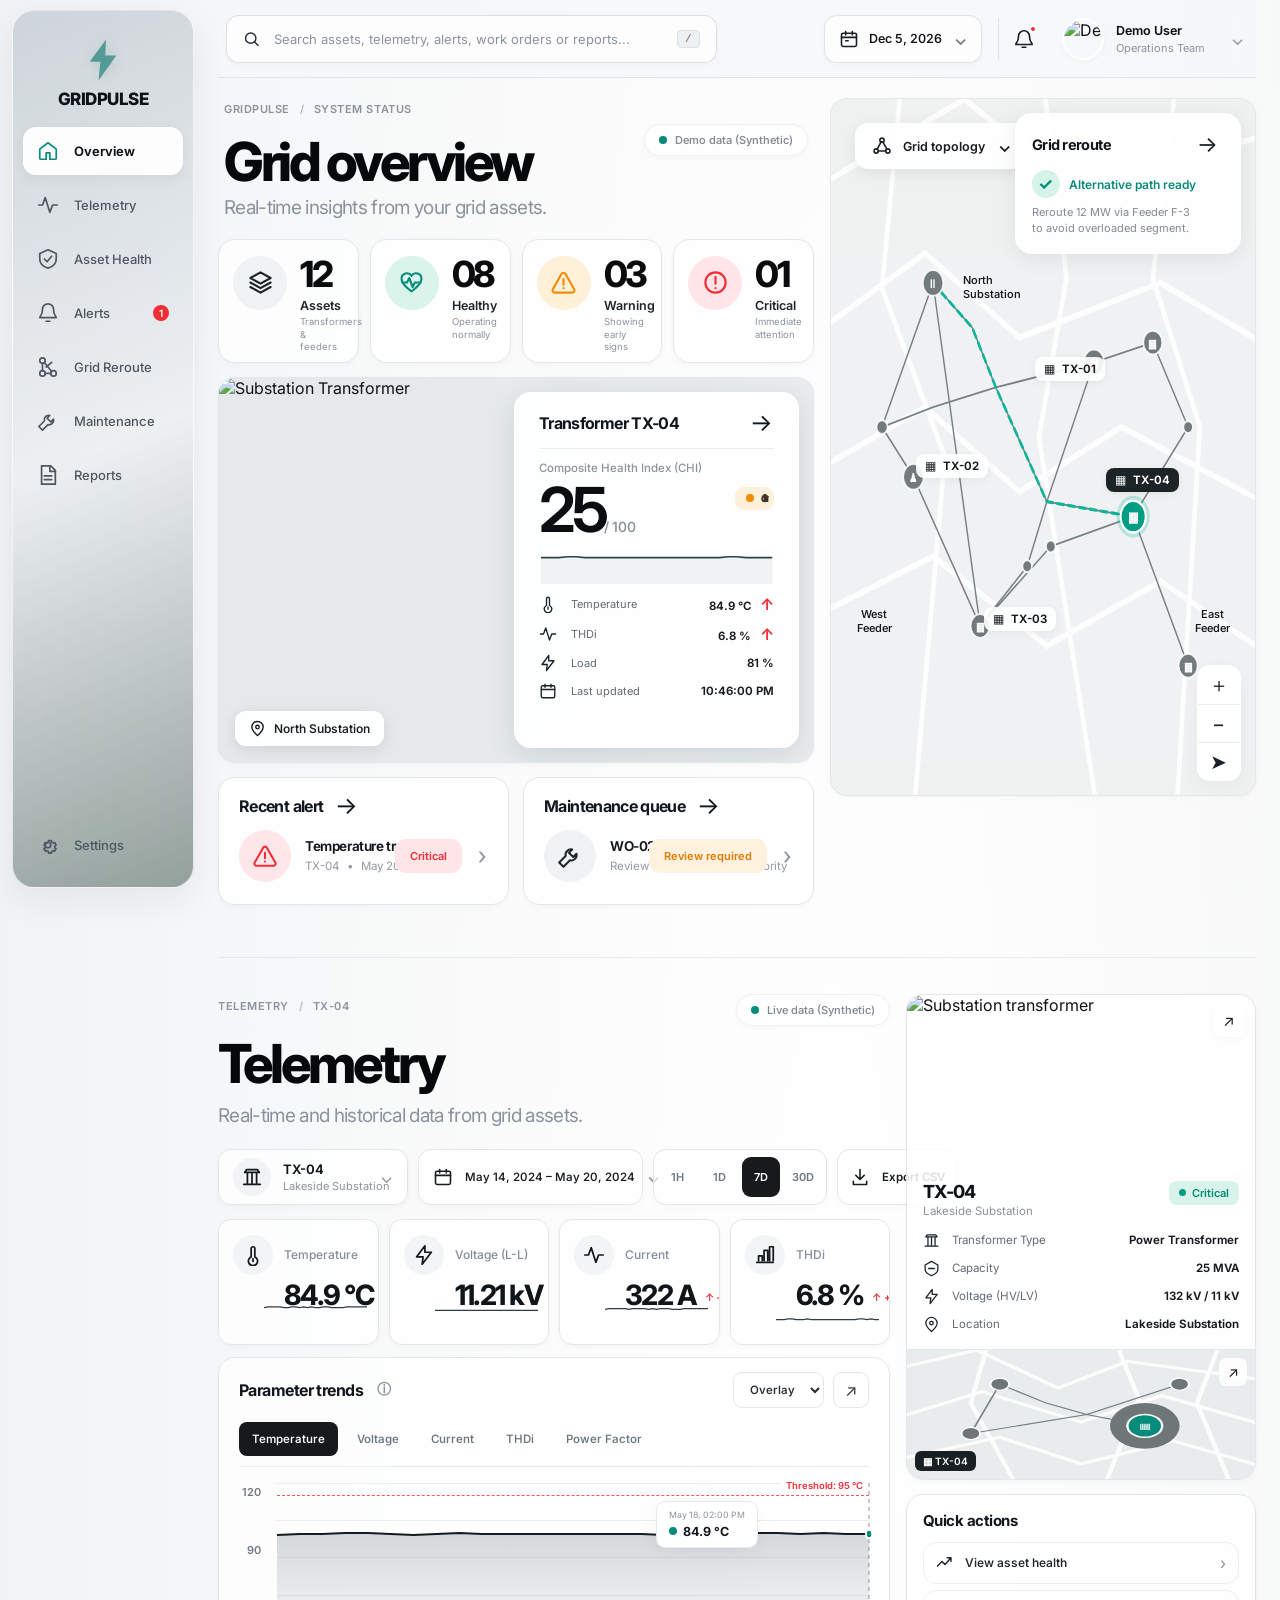
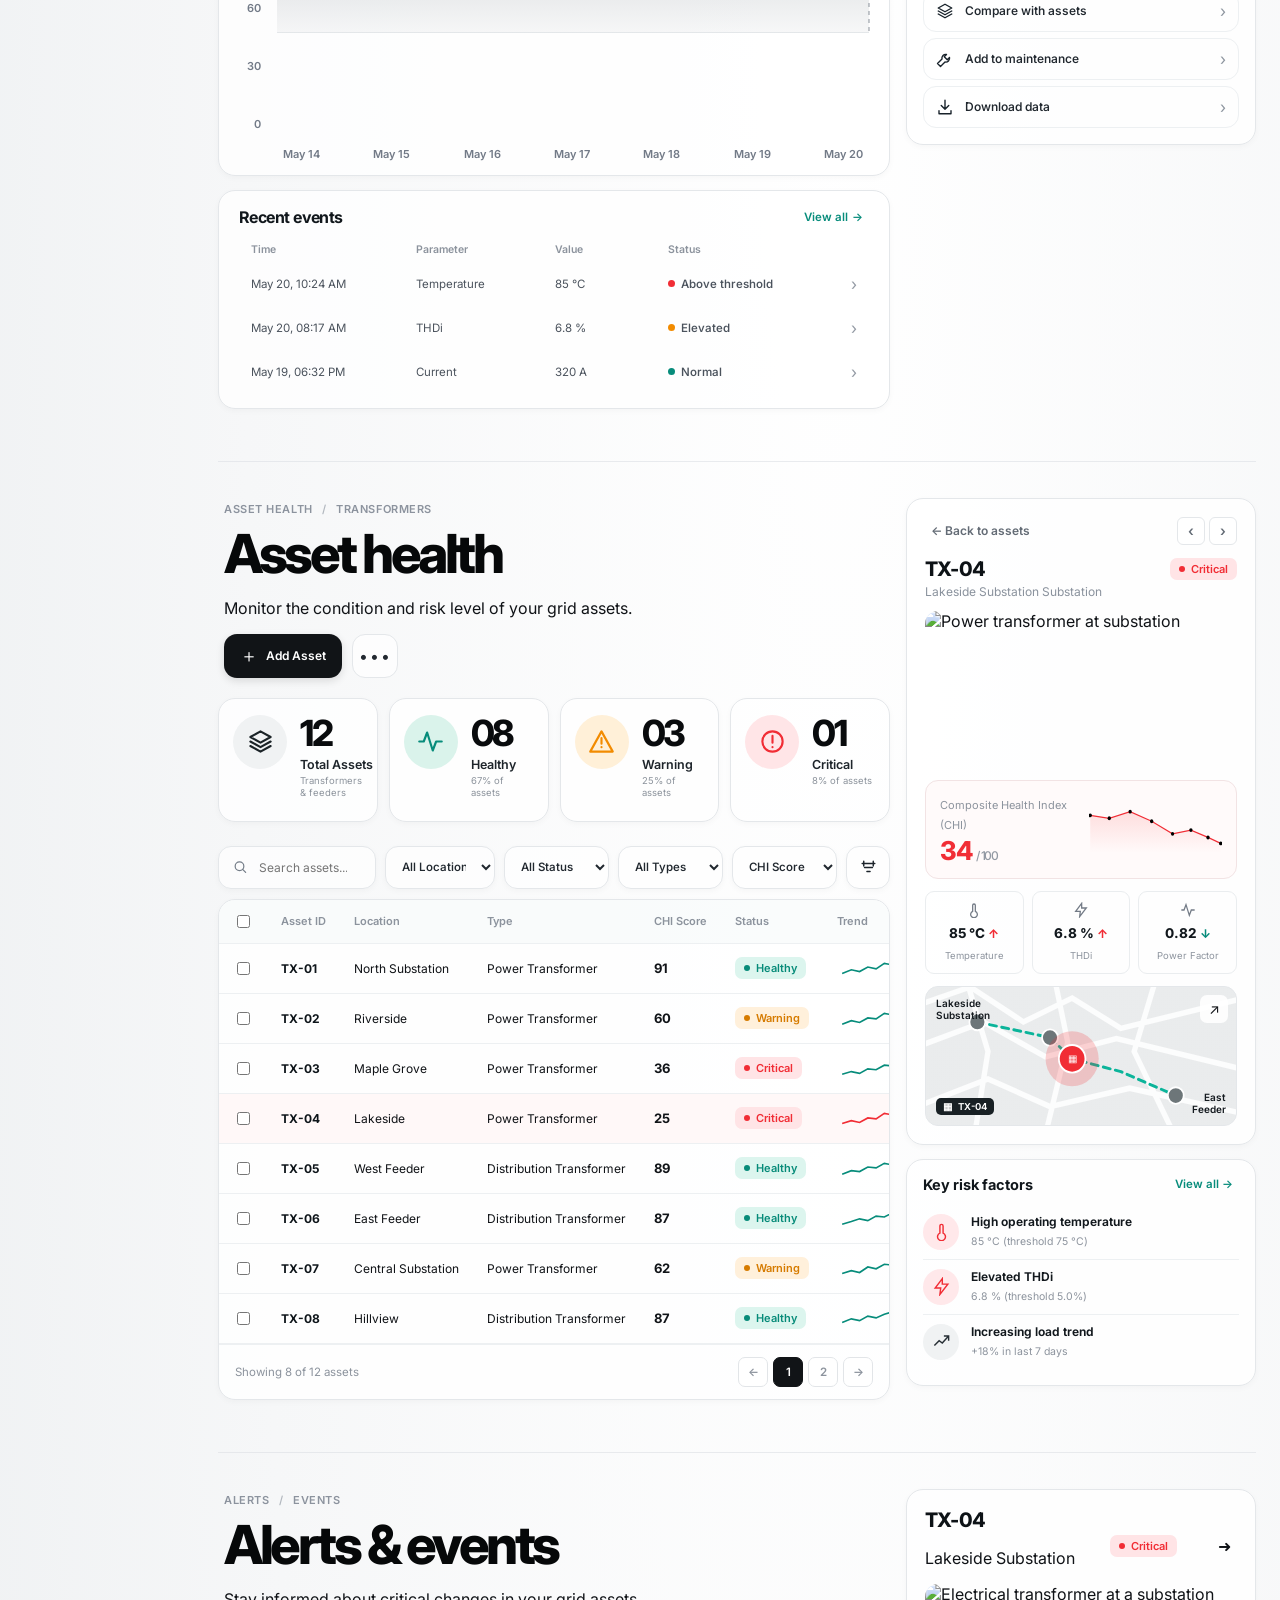
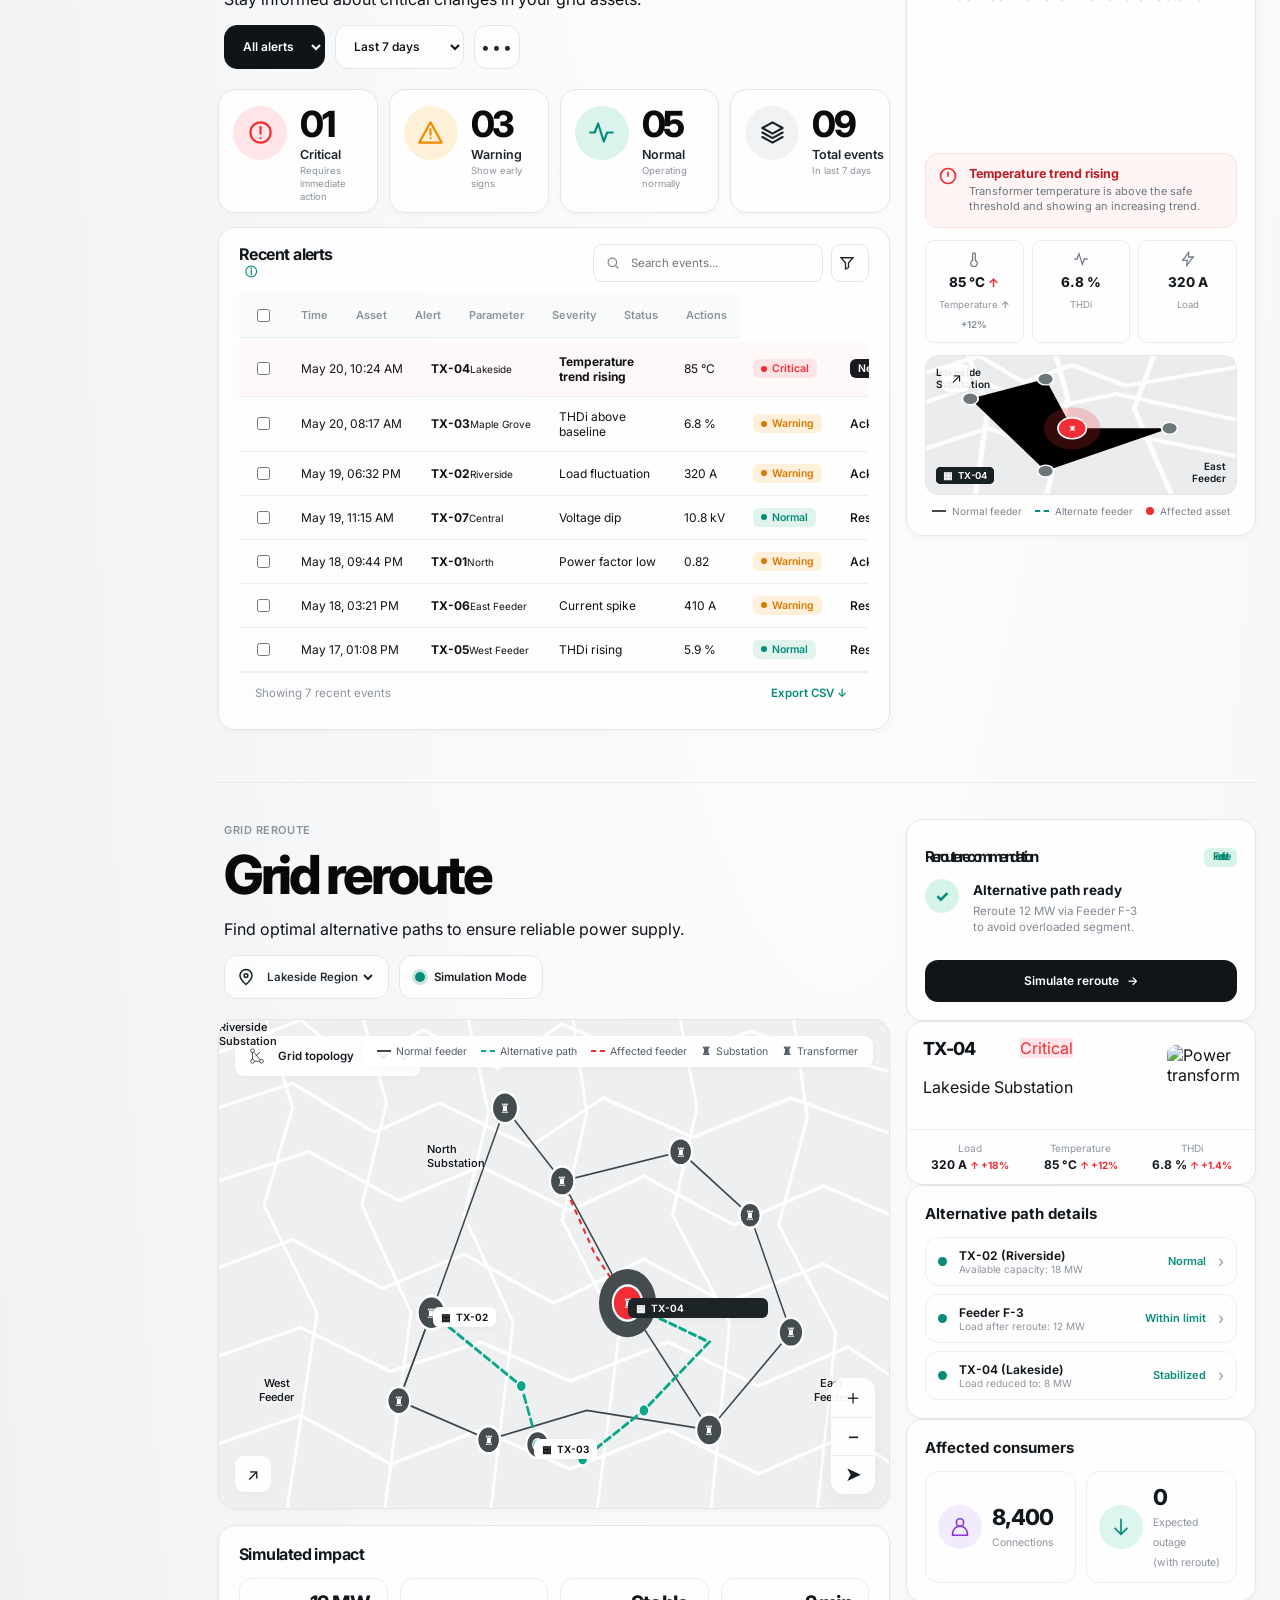
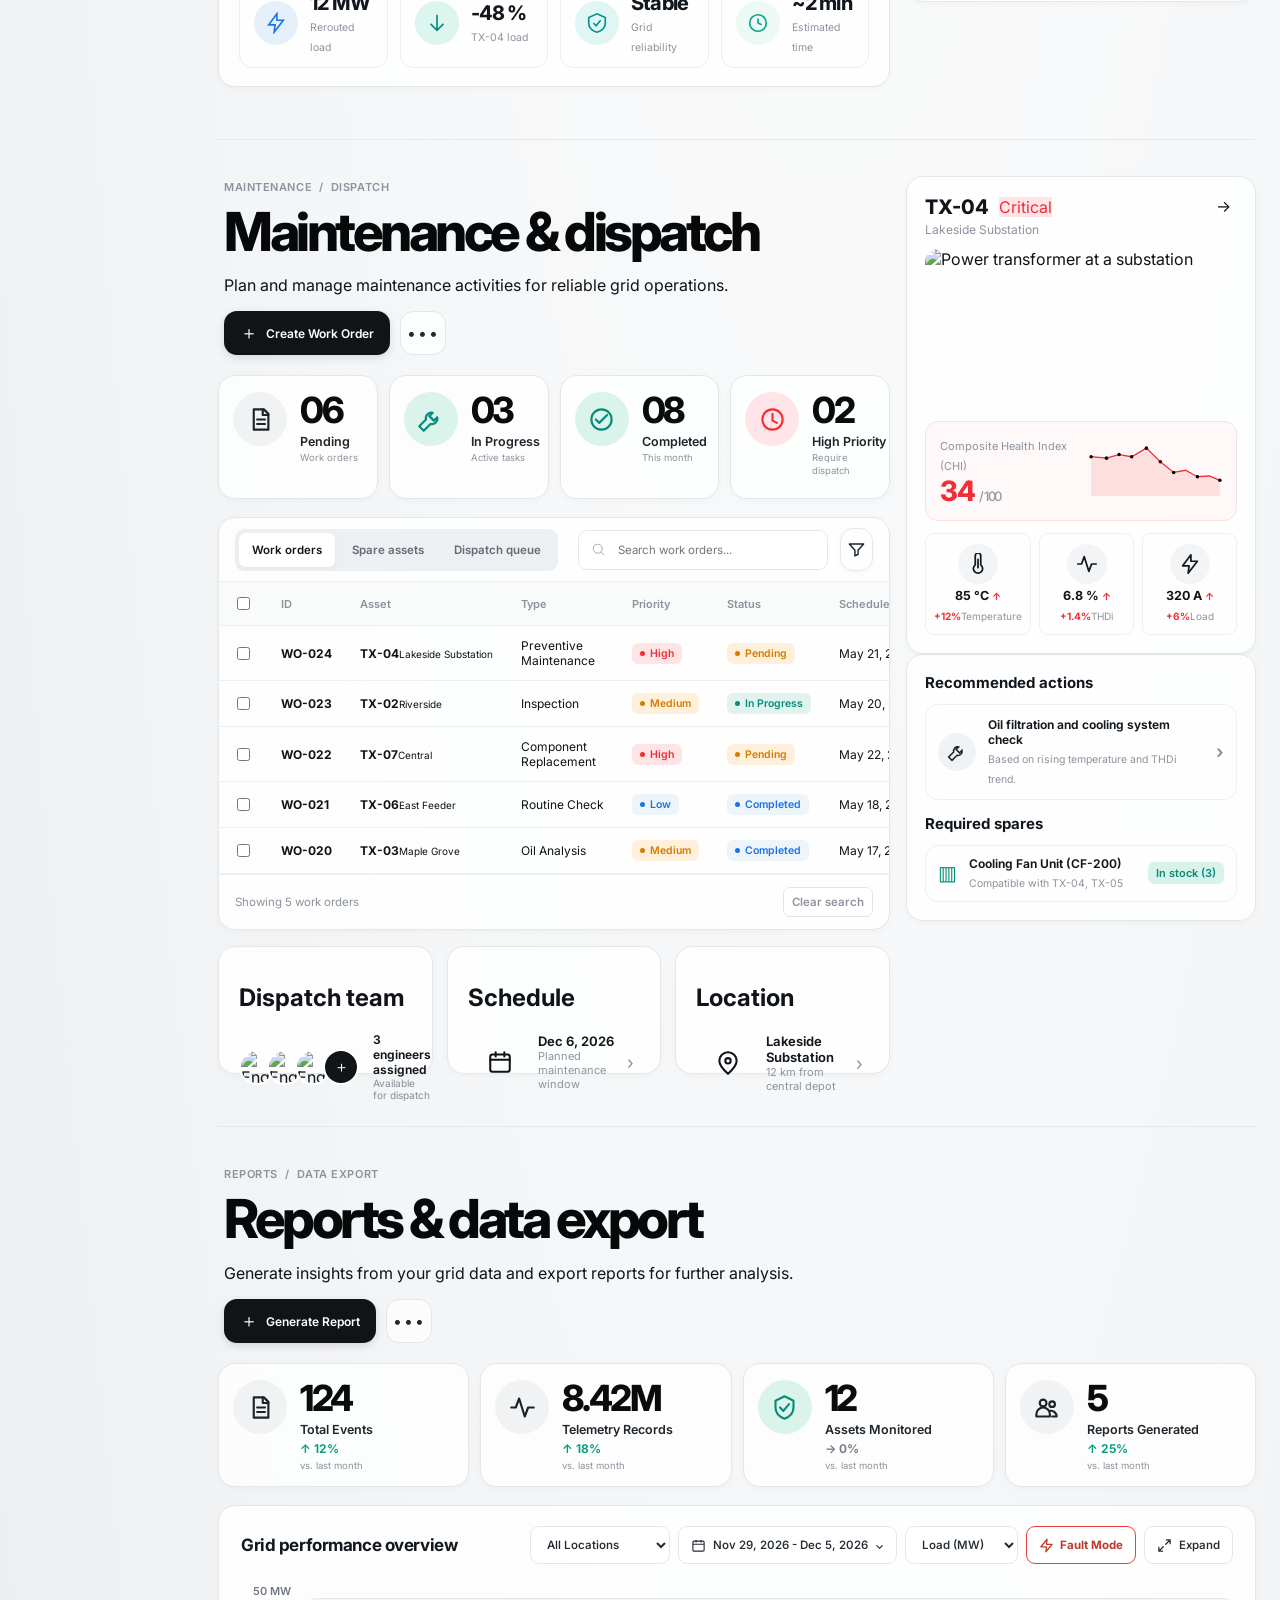
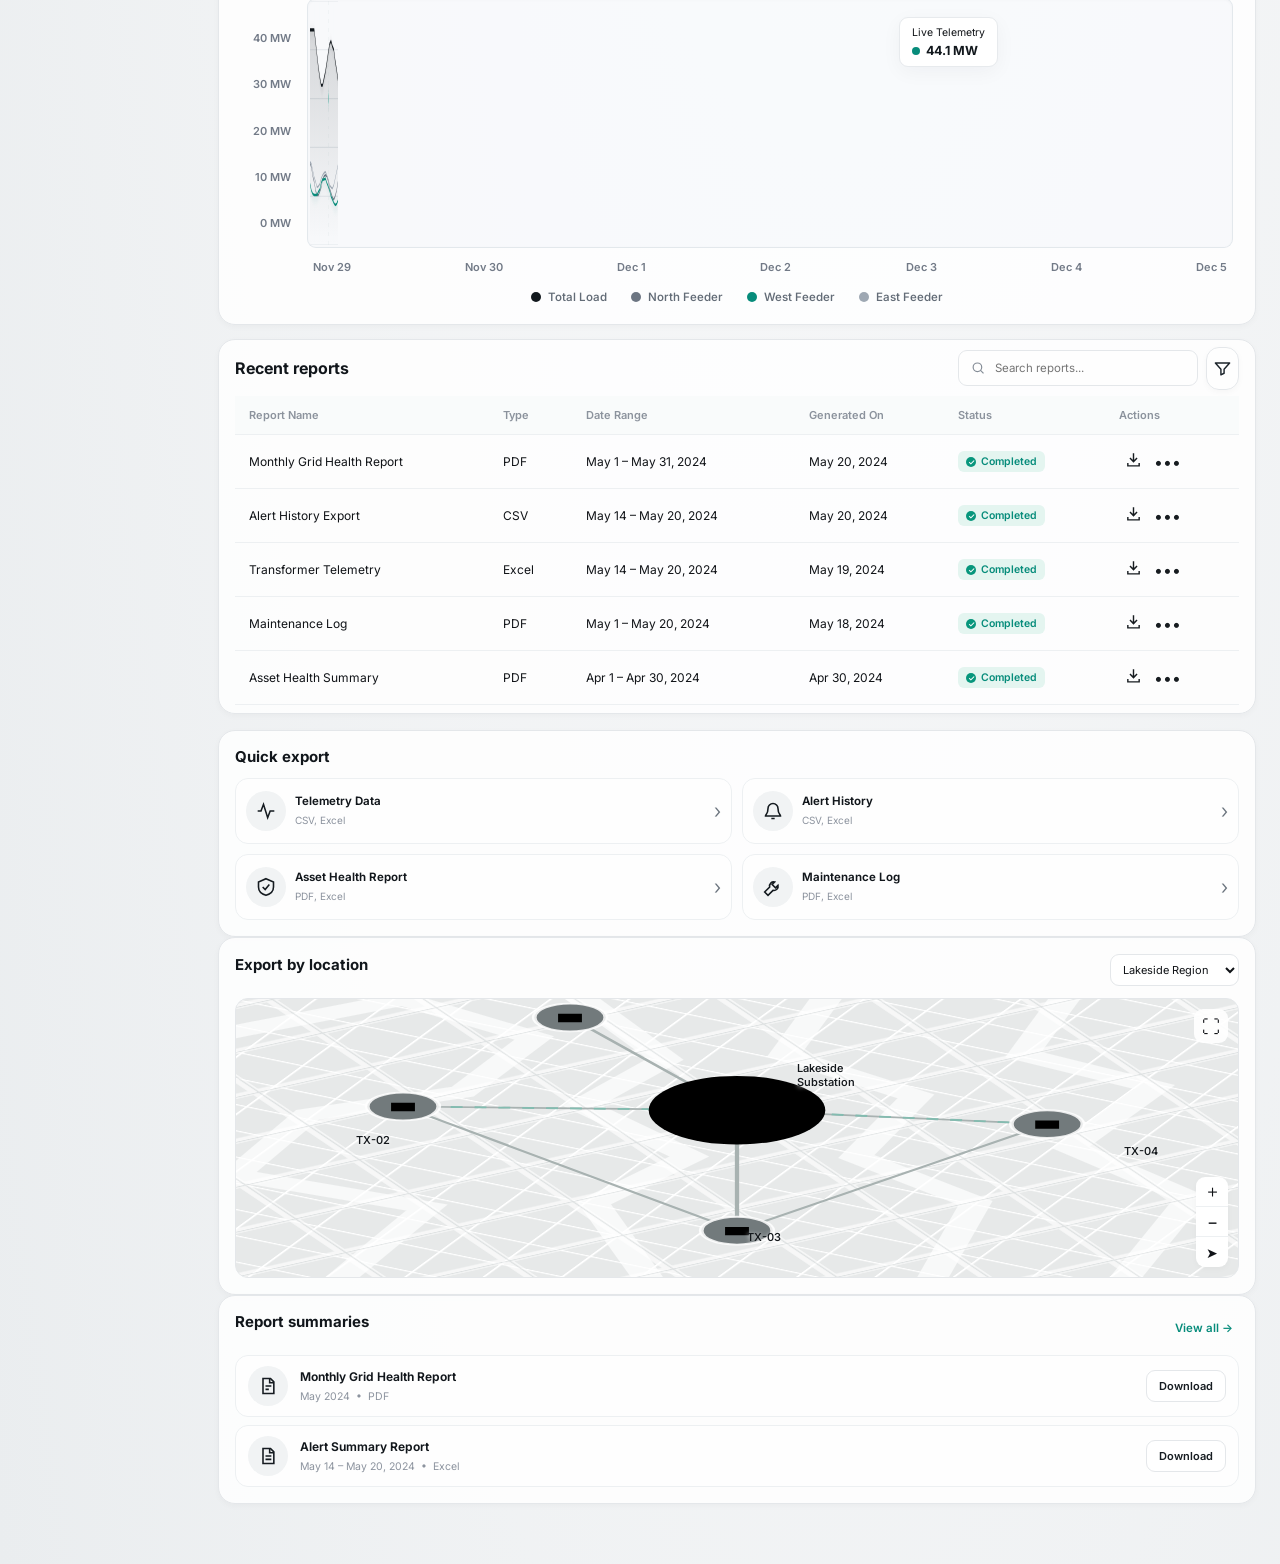
==== commit 65add4f9: "Optimize Reports & Data Export graph: responsive viewport layout, 250px plot height, aligned axes, e" ====
--- a/Dashboard/dashboard.html
+++ b/Dashboard/dashboard.html
@@ -687,31 +687,57 @@
                       <svg viewBox="0 0 24 24" width="14" height="14"><path d="M13 2L3 14h9l-1 8 10-12h-9z" stroke="currentColor" stroke-width="2" fill="none" stroke-linecap="round" stroke-linejoin="round"/></svg>
                       <span>Fault Mode</span>
                     </button>
+                    <button id="expandReportsChart" class="control-button expand-toggle" title="Expand Chart View">
+                      <svg viewBox="0 0 24 24" width="14" height="14"><path d="M15 3h6v6M9 21H3v-6M21 3l-7 7M3 21l7-7" stroke="currentColor" stroke-width="2" fill="none" stroke-linecap="round" stroke-linejoin="round"/></svg>
+                      <span>Expand</span>
+                    </button>
                   </div>
                 </div>
                 <div class="chart-wrap">
-                  <div class="y-labels"><span>50</span><span>40</span><span>30</span><span>20</span><span>10</span><span>0</span></div>
+                  <div class="y-labels" id="reportsYLabels">
+                    <span>50 MW</span><span>40 MW</span><span>30 MW</span><span>20 MW</span><span>10 MW</span><span>0 MW</span>
+                  </div>
                   <div class="chart-plot" id="reportsChartPlot">
-                    <svg id="performanceChart" viewBox="0 0 820 166" preserveAspectRatio="none" role="img" aria-label="Grid performance line chart">
-                      <defs><linearGradient id="totalFill" x1="0" x2="0" y1="0" y2="1"><stop offset="0%" stop-color="#202529" stop-opacity=".12"/><stop offset="1" stop-color="#202529" stop-opacity="0"/></linearGradient></defs>
-                      <g class="grid-lines"><path d="M0 0H820M0 33H820M0 66H820M0 99H820M0 132H820M0 165H820"/><path d="M0 0V165M117 0V165M234 0V165M351 0V165M468 0V165M585 0V165M702 0V165M819 0V165"/></g>
-                      <path id="totalArea" class="total-area" d="M0 98 L40 104 80 115 120 114 160 120 200 103 240 89 280 96 320 78 360 76 400 82 440 70 480 67 520 51 560 58 600 49 640 55 680 40 720 45 760 29 820 24V165H0Z"/>
-                      <path id="totalLine" class="series total-line" d="M0 98 L40 104 80 115 120 114 160 120 200 103 240 89 280 96 320 78 360 76 400 82 440 70 480 67 520 51 560 58 600 49 640 55 680 40 720 45 760 29 820 24"/>
-                      <path id="northLine" class="series north-line" d="M0 132 L40 136 80 133 120 145 160 135 200 139 240 128 280 137 320 118 360 112 400 120 440 105 480 100 520 92 560 101 600 105 640 92 680 79 720 85 760 74 820 65"/>
-                      <path id="westLine" class="series west-line" d="M0 155 L40 151 80 157 120 149 160 152 200 145 240 151 280 144 320 139 360 144 400 137 440 142 480 136 520 142 560 138 600 130 640 134 680 119 720 122 760 108 820 103"/>
-                      <path id="eastLine" class="series east-line" d="M0 147 L40 150 80 142 120 149 160 143 200 151 240 144 280 147 320 140 360 146 400 141 440 145 480 139 520 144 560 140 600 144 640 138 680 141 720 134 760 138 820 130"/>
-                      <line id="hoverLine" x1="560" y1="0" x2="560" y2="165"/><circle id="hoverDot" cx="560" cy="58" r="4.5"/>
+                    <svg id="performanceChart" viewBox="0 0 820 220" preserveAspectRatio="none" role="img" aria-label="Grid performance line chart">
+                      <defs>
+                        <linearGradient id="totalFill" x1="0" x2="0" y1="0" y2="1">
+                          <stop offset="0%" stop-color="#12181d" stop-opacity=".15"/>
+                          <stop offset="100%" stop-color="#12181d" stop-opacity="0"/>
+                        </linearGradient>
+                        <linearGradient id="faultFill" x1="0" x2="0" y1="0" y2="1">
+                          <stop offset="0%" stop-color="#e84040" stop-opacity=".22"/>
+                          <stop offset="100%" stop-color="#e84040" stop-opacity="0"/>
+                        </linearGradient>
+                      </defs>
+                      <g class="grid-lines">
+                        <path d="M0 0H820 M0 44H820 M0 88H820 M0 132H820 M0 176H820 M0 220H820"/>
+                        <path d="M0 0V220 M136.6 0V220 M273.3 0V220 M410 0V220 M546.6 0V220 M683.3 0V220 M820 0V220"/>
+                      </g>
+                      <path id="totalArea" class="total-area" d=""/>
+                      <path id="totalLine" class="series total-line" d=""/>
+                      <path id="northLine" class="series north-line" d=""/>
+                      <path id="westLine" class="series west-line" d=""/>
+                      <path id="eastLine" class="series east-line" d=""/>
+                      <line id="hoverLine" x1="546.6" y1="0" x2="546.6" y2="220"/>
+                      <circle id="hoverDot" cx="546.6" cy="88" r="5"/>
                     </svg>
-                    <div class="chart-tooltip" id="chartTooltip"><span>May 18, 02:00 PM</span><strong><i></i><b id="reportsTooltipValue">42 MW</b></strong></div>
+                    <div class="chart-tooltip" id="chartTooltip"><span>Live Telemetry</span><strong><i></i><b id="reportsTooltipValue">42.4 MW</b></strong></div>
                     <div class="threshold-label" id="thresholdLabel" hidden>Threshold: 45 MW</div>
                   </div>
-                </div>
-                <div class="x-labels"><span>May 14</span><span>May 15</span><span>May 16</span><span>May 17</span><span>May 18</span><span>May 19</span><span>May 20</span></div>
-                <div class="chart-legend"><span><i class="legend-total"></i>Total Load</span><span><i class="legend-north"></i>North Feeder</span><span><i class="legend-west"></i>West Feeder</span><span><i class="legend-east"></i>East Feeder</span></div>
+                  <div class="x-labels" id="reportsXLabels">
+                    <span>Day 1</span><span>Day 2</span><span>Day 3</span><span>Day 4</span><span>Day 5</span><span>Day 6</span><span>Today</span>
+                  </div>
+                </div>
+                <div class="chart-legend">
+                  <span><i class="legend-total"></i>Total Load</span>
+                  <span><i class="legend-north"></i>North Feeder</span>
+                  <span><i class="legend-west"></i>West Feeder</span>
+                  <span><i class="legend-east"></i>East Feeder</span>
+                </div>
                 <!-- Fault Banner -->
                 <div class="fault-banner" id="faultBanner" hidden>
                   <svg viewBox="0 0 24 24" width="18" height="18"><path d="M10.29 3.86L1.82 18a2 2 0 001.71 3h16.94a2 2 0 001.71-3L13.71 3.86a2 2 0 00-3.42 0z"/><line x1="12" y1="9" x2="12" y2="13"/><line x1="12" y1="17" x2="12.01" y2="17"/></svg>
-                  <span><strong>FAULT DETECTED:</strong> Abnormal load spike on TX-04 Lakeside — Voltage deviation &gt;18%. Threshold exceeded at 08:42 AM.</span>
+                  <span><strong>FAULT DETECTED:</strong> Abnormal load surge on TX-04 Lakeside Substation — Voltage deviation &gt;18.4%. Threshold exceeded.</span>
                   <span class="fault-badge">3 Active Faults</span>
                 </div>
               </section>
@@ -1218,130 +1244,16 @@
       const workOrderDate = document.querySelector('#workOrderForm input[name="date"]');
       if (workOrderDate) workOrderDate.value = tomorrowISO;
 
-      /* =====================================================
-         CHART: Animated variable graph (ups & downs)
-         ===================================================== */
-      const svg = document.getElementById('performanceChart');
-
-      // Inject fault gradient defs
-      const defs = svg.querySelector('defs');
-      defs.innerHTML += `<linearGradient id="faultFill" x1="0" x2="0" y1="0" y2="1">
-        <stop offset="0%" stop-color="#e84040" stop-opacity=".18"/>
-        <stop offset="1" stop-color="#e84040" stop-opacity="0"/>
-      </linearGradient>`;
-
-      // Normal data points (y-values in SVG coords, 0=top 165=bottom)
-      const normalPoints = [98,104,115,114,120,103,89,96,78,76,82,70,67,51,58,49,55,40,45,29,24];
-      const normalNorth  = [132,136,133,145,135,139,128,137,118,112,120,105,100,92,101,105,92,79,85,74,65];
-      const normalWest   = [155,151,157,149,152,145,151,144,139,144,137,142,136,142,138,130,134,119,122,108,103];
-      const normalEast   = [147,150,142,149,143,151,144,147,140,146,141,145,139,144,140,144,138,141,134,138,130];
-
-      // Fault data — spikes, crashes, erratic
-      const faultPoints  = [98,88,130,60,145,72,30,120,148,40,160,25,145,10,155,18,142,8,150,5,160];
-      const faultNorth   = [132,120,155,80,160,85,45,140,158,55,162,35,155,18,160,22,152,10,158,8,162];
-      const faultWest    = [155,148,162,100,165,108,60,155,163,68,164,50,160,28,163,30,158,15,162,10,165];
-      const faultEast    = [147,140,158,92,163,98,52,150,161,60,163,42,157,22,161,25,155,12,160,8,163];
-
-      const xStep = 820 / (normalPoints.length - 1);
-
-      function buildPath(pts) {
-        return pts.map((y, i) => `${i === 0 ? 'M' : 'L'}${Math.round(i * xStep)} ${y}`).join(' ');
-      }
-      function buildArea(pts) {
-        return buildPath(pts) + `V165H0Z`;
-      }
-
-      // Add subtle random jitter for "live" feel
-      function jitter(pts, amount) {
-        return pts.map(y => Math.max(4, Math.min(162, y + (Math.random() - 0.5) * amount)));
-      }
-
-      let isFaultMode = false;
-      let animTimer = null;
-
-      function renderChart(pts, north, west, east, animated) {
-        const totalLine = document.getElementById('totalLine');
-        const totalArea = document.getElementById('totalArea');
-        const northLine = document.getElementById('northLine');
-        const westLine  = document.getElementById('westLine');
-        const eastLine  = document.getElementById('eastLine');
-        const j = animated ? jitter(pts, isFaultMode ? 18 : 6) : pts;
-        if (totalLine) totalLine.setAttribute('d', buildPath(j));
-        if (totalArea) totalArea.setAttribute('d', buildArea(j));
-        if (northLine) northLine.setAttribute('d', buildPath(animated ? jitter(north, isFaultMode ? 14 : 4) : north));
-        if (westLine)  westLine.setAttribute('d',  buildPath(animated ? jitter(west,  isFaultMode ? 14 : 4) : west));
-        if (eastLine)  eastLine.setAttribute('d',  buildPath(animated ? jitter(east,  isFaultMode ? 12 : 4) : east));
-      }
-
-      function startAnimation() {
-        if (animTimer) clearInterval(animTimer);
-        animTimer = setInterval(() => {
-          const pts   = isFaultMode ? faultPoints : normalPoints;
-          const north = isFaultMode ? faultNorth  : normalNorth;
-          const west  = isFaultMode ? faultWest   : normalWest;
-          const east  = isFaultMode ? faultEast   : normalEast;
-          renderChart(pts, north, west, east, true);
-        }, 1800);
-      }
-
-      // Draw initial normal chart
-      renderChart(normalPoints, normalNorth, normalWest, normalEast, false);
-      startAnimation();
-
-      /* =====================================================
-         FAULT MODE TOGGLE
-         ===================================================== */
-      const faultBtn   = document.getElementById('faultModeBtn');
-      const faultBanner = document.getElementById('faultBanner');
-      const chartPanel = document.querySelector('.chart-panel');
-
-      // Store original report rows HTML
-      const reportsBody = document.getElementById('reportsBody');
-      const originalRows = reportsBody ? reportsBody.innerHTML : '';
-
-      const faultyRowsHTML = `
-        <tr class="fault-row" data-report="TX-04 Voltage Spike Report" data-type="ALERT" data-range="Today" data-generated="Today">
-          <td>TX-04 Voltage Spike Report</td><td>ALERT</td><td>Today</td><td>Today</td>
-          <td><span class="fault-status-pill">⚠ Fault</span></td>
-          <td><button class="download-icon" aria-label="Download"><svg viewBox="0 0 24 24"><path d="M12 3v12m-5-5 5 5 5-5M4 17v4h16v-4"/></svg></button><button class="report-more" aria-label="More">•••</button></td>
-        </tr>
-        <tr class="fault-row" data-report="North Feeder Overload" data-type="ALERT" data-range="Today" data-generated="Today">
-          <td>North Feeder Overload</td><td>ALERT</td><td>Today</td><td>Today</td>
-          <td><span class="fault-status-pill">⚠ Critical</span></td>
-          <td><button class="download-icon" aria-label="Download"><svg viewBox="0 0 24 24"><path d="M12 3v12m-5-5 5 5 5-5M4 17v4h16v-4"/></svg></button><button class="report-more" aria-label="More">•••</button></td>
-        </tr>
-        <tr class="fault-row" data-report="Transformer TX-07 Thermal Trip" data-type="ALERT" data-range="Today" data-generated="Today">
-          <td>Transformer TX-07 Thermal Trip</td><td>ALERT</td><td>Today</td><td>Today</td>
-          <td><span class="fault-status-pill">⚠ Fault</span></td>
-          <td><button class="download-icon" aria-label="Download"><svg viewBox="0 0 24 24"><path d="M12 3v12m-5-5 5 5 5-5M4 17v4h16v-4"/></svg></button><button class="report-more" aria-label="More">•••</button></td>
-        </tr>`;
-
-      if (faultBtn) {
-        faultBtn.addEventListener('click', () => {
-          isFaultMode = !isFaultMode;
-          faultBtn.classList.toggle('active', isFaultMode);
-          faultBtn.setAttribute('aria-pressed', String(isFaultMode));
-          faultBtn.querySelector('span').textContent = isFaultMode ? 'Normal Mode' : 'Fault Mode';
-
-          // Show/hide banner
-          if (faultBanner) faultBanner.hidden = !isFaultMode;
-
-          // Toggle chart panel class
-          if (chartPanel) chartPanel.classList.toggle('fault-mode', isFaultMode);
-
-          // Switch table rows
-          if (reportsBody) reportsBody.innerHTML = isFaultMode ? faultyRowsHTML : originalRows;
-
-          // Immediately redraw chart to new mode
-          renderChart(
-            isFaultMode ? faultPoints : normalPoints,
-            isFaultMode ? faultNorth  : normalNorth,
-            isFaultMode ? faultWest   : normalWest,
-            isFaultMode ? faultEast   : normalEast,
-            false
-          );
-          startAnimation();
-        });
+      // 5. Fill Reports chart X-axis labels with the last 7 days ending today
+      const xLabelsContainer = document.getElementById('reportsXLabels');
+      if (xLabelsContainer) {
+        const dayFormat = new Intl.DateTimeFormat('en-US', { month: 'short', day: 'numeric' });
+        const labelsHTML = [];
+        for (let i = 6; i >= 0; i--) {
+          const d = new Date(now.getTime() - i * 86400000);
+          labelsHTML.push(`<span>${dayFormat.format(d)}</span>`);
+        }
+        xLabelsContainer.innerHTML = labelsHTML.join('');
       }
     });
   </script>
--- a/Dashboard/dash.css
+++ b/Dashboard/dash.css
@@ -3823,12 +3823,30 @@
 
 .chart-panel {
   margin-top: 18px;
-  padding: 18px 20px;
+  padding: 20px 22px;
+  transition: all 0.25s ease;
+}
+
+.chart-header {
+  display: flex;
+  align-items: center;
+  justify-content: space-between;
+  flex-wrap: wrap;
+  gap: 12px;
+}
+
+.chart-header h2 {
+  font-size: 17px;
+  font-weight: 700;
+  letter-spacing: -0.025em;
+  color: #11171c;
+  margin: 0;
 }
 
 .chart-controls {
   display: flex;
   align-items: center;
+  flex-wrap: wrap;
   gap: 8px;
 }
 
@@ -3843,72 +3861,143 @@
   font-weight: 550;
   color: #242b32;
   outline: none;
+  cursor: pointer;
+  transition: border-color 0.2s, background 0.2s, box-shadow 0.2s;
+}
+
+.chart-controls select:hover,
+.control-button:hover {
+  border-color: #078c7b;
 }
 
 .control-button {
-  display: flex;
-  align-items: center;
-  gap: 8px;
+  display: inline-flex;
+  align-items: center;
+  gap: 7px;
 }
 
 .control-button svg {
-  width: 16px;
-  height: 16px;
-  stroke: #18222a;
+  width: 15px;
+  height: 15px;
+  stroke: currentColor;
   stroke-width: 1.8;
   fill: none;
-}
-
+  flex-shrink: 0;
+}
+
+.expand-toggle.active {
+  background: #11171c !important;
+  color: #fff !important;
+  border-color: #11171c !important;
+}
+
+/* --- Perfect 2-column chart grid for Y-labels, SVG Plot, and X-labels --- */
 .chart-wrap {
   display: grid;
-  grid-template-columns: 28px minmax(0, 1fr);
-  gap: 10px;
-  margin-top: 20px;
+  grid-template-columns: 56px minmax(0, 1fr);
+  grid-template-rows: auto auto;
+  column-gap: 12px;
+  row-gap: 8px;
+  margin-top: 18px;
+  align-items: stretch;
 }
 
 #reportsChartPlot {
+  grid-column: 2;
+  grid-row: 1;
   position: relative;
-  height: 166px;
+  height: 250px;
   min-width: 0;
+  background: rgba(246, 248, 250, 0.65);
+  border: 1px solid rgba(224, 229, 234, 0.85);
+  border-radius: var(--radius-sm);
+  overflow: hidden;
+  padding: 2px;
+  box-shadow: inset 0 1px 3px rgba(0, 0, 0, 0.03);
 }
 
 #reportsChartPlot svg {
   width: 100%;
   height: 100%;
+  display: block;
 }
 
 .grid-lines {
   fill: none;
-  stroke: #eaedef;
+  stroke: #e3e7eb;
   stroke-width: 1;
 }
 
 .total-area {
   fill: url(#totalFill);
+  transition: d 0.35s ease;
 }
 
 .series {
   fill: none;
-  stroke-width: 1.8;
   stroke-linecap: round;
   stroke-linejoin: round;
-}
-
-.total-line { stroke: #181c1f; stroke-width: 2.4; }
-.north-line { stroke: #8e959e; }
-.west-line { stroke: #5bc8b4; }
-.east-line { stroke: #c8cdd1; }
+  transition: d 0.35s ease;
+}
+
+.total-line {
+  stroke: #12181d;
+  stroke-width: 2.8;
+  filter: drop-shadow(0 2px 4px rgba(18, 24, 29, 0.18));
+}
+.north-line {
+  stroke: #6c7582;
+  stroke-width: 2;
+}
+.west-line {
+  stroke: #078c7b;
+  stroke-width: 2.2;
+  filter: drop-shadow(0 2px 4px rgba(7, 140, 123, 0.22));
+}
+.east-line {
+  stroke: #9ea8b3;
+  stroke-width: 1.8;
+}
 
 #hoverLine {
-  stroke: #6c737b;
+  stroke: #5a626c;
   stroke-dasharray: 4 4;
-  stroke-width: 1;
+  stroke-width: 1.2;
 }
 
 #hoverDot {
-  fill: #111;
+  fill: #078c7b;
   stroke: #fff;
   stroke-width: 2.5;
+  filter: drop-shadow(0 0 4px rgba(7, 140, 123, 0.5));
+}
+
+.y-labels {
+  grid-column: 1;
+  grid-row: 1;
+  display: flex;
+  flex-direction: column;
+  justify-content: space-between;
+  height: 250px;
+  color: #727a87;
+  font-size: 11px;
+  font-weight: 600;
+  text-align: right;
+  padding: 2px 6px 2px 0;
+  user-select: none;
+}
+
+.x-labels {
+  grid-column: 2;
+  grid-row: 2;
+  display: flex;
+  justify-content: space-between;
+  color: #727a87;
+  font-size: 11px;
+  font-weight: 600;
+  padding: 4px 6px 0;
+  user-select: none;
+  margin: 0;
 }
 
 .chart-legend {
@@ -3917,8 +4006,10 @@
   justify-content: center;
   gap: 24px;
   margin-top: 16px;
-  color: #7a828c;
-  font-size: 11px;
+  color: #636c77;
+  font-size: 11.5px;
+  font-weight: 550;
+  flex-wrap: wrap;
 }
 
 .chart-legend span {
@@ -3933,10 +4024,16 @@
   border-radius: 50%;
 }
 
-.legend-total { background: #181c1f; }
-.legend-north { background: #8e959e; }
-.legend-west { background: #5bc8b4; }
-.legend-east { background: #c8cdd1; }
+.legend-total { background: #12181d; }
+.legend-north { background: #6c7582; }
+.legend-west { background: #078c7b; }
+.legend-east { background: #9ea8b3; }
+
+/* Expanded Mode */
+.chart-panel.expanded #reportsChartPlot,
+.chart-panel.expanded .y-labels {
+  height: 380px;
+}
 
 /* ---- Fault Mode Toggle Button ---- */
 .fault-toggle {
@@ -5329,9 +5426,20 @@
   #asset-health .workspace,
   #alerts .workspace,
   #reroute .workspace,
-  #maintenance .workspace,
+  #maintenance .workspace {
+    grid-template-columns: minmax(0, 1fr) 350px;
+  }
   #reports .workspace {
-    grid-template-columns: minmax(0, 1fr) 350px;
+    grid-template-columns: minmax(0, 1fr) 380px;
+  }
+}
+
+@media (max-width: 1280px) {
+  #reports .workspace {
+    grid-template-columns: 1fr !important;
+  }
+  .chart-wrap {
+    column-gap: 10px;
   }
 }
 
